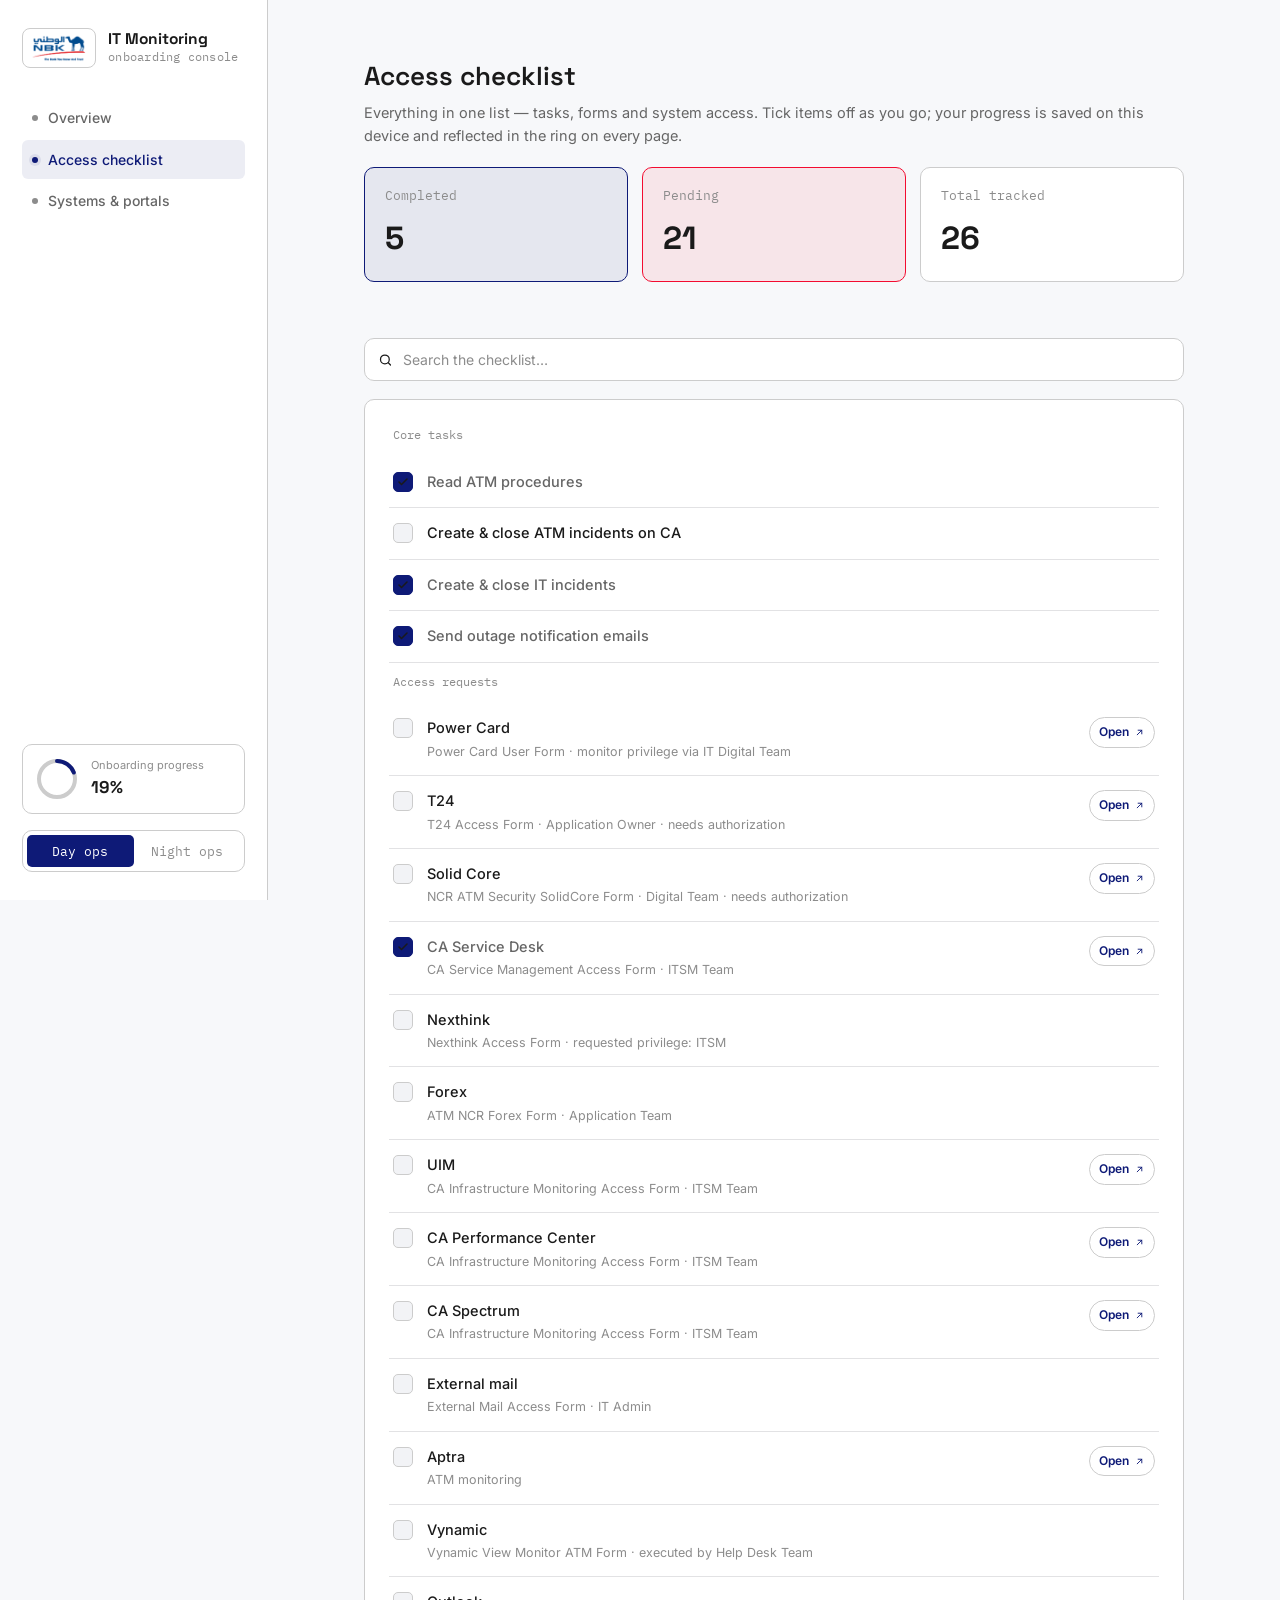
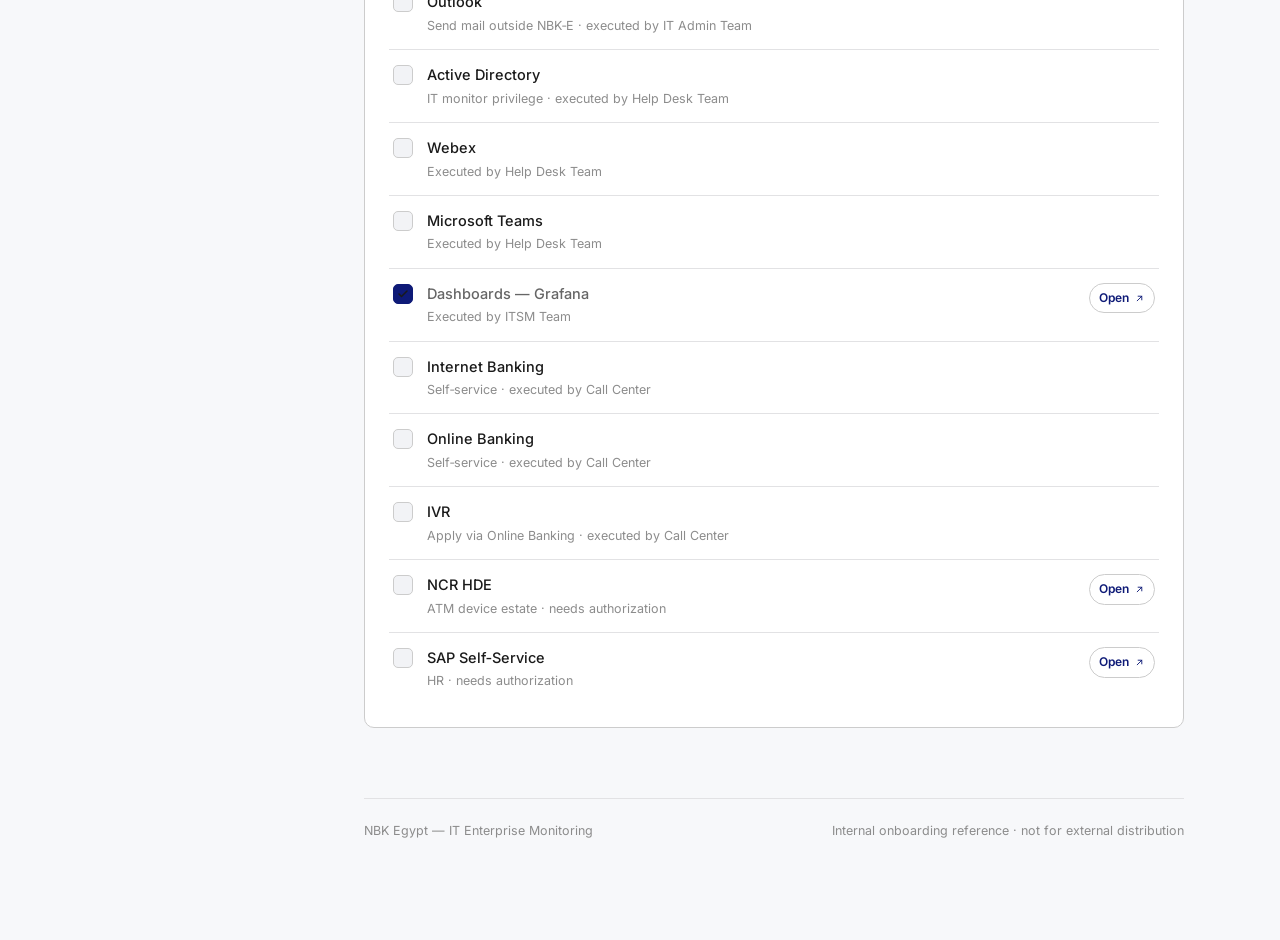
==== access.html @ 336adeb1 "NBK-Onboarding v.1" ====
<!DOCTYPE html>
<html lang="en">
<head>
<meta charset="UTF-8">
<meta name="viewport" content="width=device-width, initial-scale=1">
<title>Access checklist · NBK-E Monitoring Onboarding</title>
<link rel="stylesheet" href="css/style.css">
</head>
<body>

<div class="mobile-top">
  <a class="brand" href="index.html">
    <div class="brand-mark"><img src="images/nbk-logo.png" alt="NBK Egypt"></div>
  </a>
  <nav class="mobile-nav">
    <a href="index.html">Overview</a>
    <a href="access.html" class="active">Access</a>
    <a href="systems.html">Systems</a>
  </nav>
</div>

<div class="shell">
  <aside class="sidebar">
    <a class="brand" href="index.html">
      <div class="brand-mark"><img src="images/nbk-logo.png" alt="NBK Egypt"></div>
      <div>
        <div class="brand-name">IT Monitoring</div>
        <div class="brand-sub">onboarding console</div>
      </div>
    </a>

    <nav class="side-nav">
      <a href="index.html"><span class="nav-dot"></span>Overview</a>
      <a href="access.html" class="active"><span class="nav-dot"></span>Access checklist</a>
      <a href="systems.html"><span class="nav-dot"></span>Systems &amp; portals</a>
    </nav>

    <div class="side-foot">
      <div class="ring-widget">
        <svg viewBox="0 0 44 44">
          <circle class="ring-track" cx="22" cy="22" r="18"></circle>
          <circle class="ring-fill js-ring-fill" cx="22" cy="22" r="18"></circle>
        </svg>
        <div>
          <div class="rw-label">Onboarding progress</div>
          <div class="rw-value js-ring-value">0%</div>
        </div>
      </div>
      <div class="theme-toggle">
        <button data-theme-btn="light">Day ops</button>
        <button data-theme-btn="dark">Night ops</button>
      </div>
    </div>
  </aside>

  <main class="main">
    <div class="page">

      <section style="margin-top:0;">
        <div class="section-head">
          <h2 style="font-size:26px;">Access checklist</h2>
          <p>Everything in one list — tasks, forms and system access. Tick items off as you go; your progress is saved on this device and reflected in the ring on every page.</p>
        </div>

        <div class="dash-row">
          <div class="dash-card done">
            <div class="dash-label">Completed</div>
            <div class="dash-figure js-done-count">0</div>
          </div>
          <div class="dash-card pending">
            <div class="dash-label">Pending</div>
            <div class="dash-figure js-pending-count">0</div>
          </div>
          <div class="dash-card total">
            <div class="dash-label">Total tracked</div>
            <div class="dash-figure js-total-count">0</div>
          </div>
        </div>
      </section>

      <section>
        <div class="search-wrap">
          <svg viewBox="0 0 24 24" fill="none"><circle cx="11" cy="11" r="7" stroke="currentColor" stroke-width="2"/><path d="M20 20l-3.5-3.5" stroke="currentColor" stroke-width="2" stroke-linecap="round"/></svg>
          <input type="text" id="searchInput" placeholder="Search the checklist…">
        </div>

        <div class="panel checklist">

          <div class="checklist-group-label">Core tasks</div>

          <div class="check-row" data-search-row="read atm procedures">
            <input type="checkbox" id="c1" data-track-id="task-read-procedures">
            <label for="c1"><div class="chk-box"><svg viewBox="0 0 24 24" fill="none"><path d="M4 12l5 5L20 6" stroke="currentColor" stroke-width="3" stroke-linecap="round" stroke-linejoin="round"/></svg></div></label>
            <label for="c1" class="chk-main"><span class="chk-text"><span class="chk-title">Read ATM procedures</span></span></label>
          </div>

          <div class="check-row" data-search-row="create close atm incidents ca">
            <input type="checkbox" id="c2" data-track-id="task-atm-incidents-ca">
            <label for="c2"><div class="chk-box"><svg viewBox="0 0 24 24" fill="none"><path d="M4 12l5 5L20 6" stroke="currentColor" stroke-width="3" stroke-linecap="round" stroke-linejoin="round"/></svg></div></label>
            <label for="c2" class="chk-main"><span class="chk-text"><span class="chk-title">Create &amp; close ATM incidents on CA</span></span></label>
          </div>

          <div class="check-row" data-search-row="create close it incidents">
            <input type="checkbox" id="c3" data-track-id="task-it-incidents">
            <label for="c3"><div class="chk-box"><svg viewBox="0 0 24 24" fill="none"><path d="M4 12l5 5L20 6" stroke="currentColor" stroke-width="3" stroke-linecap="round" stroke-linejoin="round"/></svg></div></label>
            <label for="c3" class="chk-main"><span class="chk-text"><span class="chk-title">Create &amp; close IT incidents</span></span></label>
          </div>

          <div class="check-row" data-search-row="send outage notification email">
            <input type="checkbox" id="c4" data-track-id="task-outage-email">
            <label for="c4"><div class="chk-box"><svg viewBox="0 0 24 24" fill="none"><path d="M4 12l5 5L20 6" stroke="currentColor" stroke-width="3" stroke-linecap="round" stroke-linejoin="round"/></svg></div></label>
            <label for="c4" class="chk-main"><span class="chk-text"><span class="chk-title">Send outage notification emails</span></span></label>
          </div>

          <div class="checklist-group-label">Access requests</div>

          <div class="check-row" data-search-row="power card powercard user form digital payment digital team">
            <input type="checkbox" id="a1" data-track-id="access-powercard">
            <label for="a1"><div class="chk-box"><svg viewBox="0 0 24 24" fill="none"><path d="M4 12l5 5L20 6" stroke="currentColor" stroke-width="3" stroke-linecap="round" stroke-linejoin="round"/></svg></div></label>
            <label for="a1" class="chk-main">
              <span class="chk-text"><span class="chk-title">Power Card</span><span class="chk-note">Power Card User Form · monitor privilege via IT Digital Team</span></span>
            </label>
            <a class="chk-link" href="https://10.99.32.66:9444/PowerCardv35/#/login" target="_blank" rel="noopener noreferrer">Open <svg viewBox="0 0 24 24" fill="none"><path d="M7 17L17 7M9 7h8v8" stroke="currentColor" stroke-width="2" stroke-linecap="round" stroke-linejoin="round"/></svg></a>
          </div>

          <div class="check-row" data-search-row="t24 access form application owner authorization">
            <input type="checkbox" id="a2" data-track-id="access-t24">
            <label for="a2"><div class="chk-box"><svg viewBox="0 0 24 24" fill="none"><path d="M4 12l5 5L20 6" stroke="currentColor" stroke-width="3" stroke-linecap="round" stroke-linejoin="round"/></svg></div></label>
            <label for="a2" class="chk-main">
              <span class="chk-text"><span class="chk-title">T24</span><span class="chk-note">T24 Access Form · Application Owner · needs authorization</span></span>
            </label>
            <a class="chk-link" href="https://t24production/Browser/Logoff" target="_blank" rel="noopener noreferrer">Open <svg viewBox="0 0 24 24" fill="none"><path d="M7 17L17 7M9 7h8v8" stroke="currentColor" stroke-width="2" stroke-linecap="round" stroke-linejoin="round"/></svg></a>
          </div>

          <div class="check-row" data-search-row="solid core solidcore ncr atm security digital team authorization">
            <input type="checkbox" id="a3" data-track-id="access-solidcore">
            <label for="a3"><div class="chk-box"><svg viewBox="0 0 24 24" fill="none"><path d="M4 12l5 5L20 6" stroke="currentColor" stroke-width="3" stroke-linecap="round" stroke-linejoin="round"/></svg></div></label>
            <label for="a3" class="chk-main">
              <span class="chk-text"><span class="chk-title">Solid Core</span><span class="chk-note">NCR ATM Security SolidCore Form · Digital Team · needs authorization</span></span>
            </label>
            <a class="chk-link" href="https://headq-solidap-p:8443/core/orionNavigationLogin.do" target="_blank" rel="noopener noreferrer">Open <svg viewBox="0 0 24 24" fill="none"><path d="M7 17L17 7M9 7h8v8" stroke="currentColor" stroke-width="2" stroke-linecap="round" stroke-linejoin="round"/></svg></a>
          </div>

          <div class="check-row" data-search-row="ca service desk management access form itsm ticketing">
            <input type="checkbox" id="a4" data-track-id="access-ca">
            <label for="a4"><div class="chk-box"><svg viewBox="0 0 24 24" fill="none"><path d="M4 12l5 5L20 6" stroke="currentColor" stroke-width="3" stroke-linecap="round" stroke-linejoin="round"/></svg></div></label>
            <label for="a4" class="chk-main">
              <span class="chk-text"><span class="chk-title">CA Service Desk</span><span class="chk-note">CA Service Management Access Form · ITSM Team</span></span>
            </label>
            <a class="chk-link" href="https://mynbkservices:8443/CAisd/servicedesk" target="_blank" rel="noopener noreferrer">Open <svg viewBox="0 0 24 24" fill="none"><path d="M7 17L17 7M9 7h8v8" stroke="currentColor" stroke-width="2" stroke-linecap="round" stroke-linejoin="round"/></svg></a>
          </div>

          <div class="check-row" data-search-row="nexthink access form itsm privilege">
            <input type="checkbox" id="a5" data-track-id="access-nexthink">
            <label for="a5"><div class="chk-box"><svg viewBox="0 0 24 24" fill="none"><path d="M4 12l5 5L20 6" stroke="currentColor" stroke-width="3" stroke-linecap="round" stroke-linejoin="round"/></svg></div></label>
            <label for="a5" class="chk-main">
              <span class="chk-text"><span class="chk-title">Nexthink</span><span class="chk-note">Nexthink Access Form · requested privilege: ITSM</span></span>
            </label>
          </div>

          <div class="check-row" data-search-row="forex atm ncr forex form application team">
            <input type="checkbox" id="a6" data-track-id="access-forex">
            <label for="a6"><div class="chk-box"><svg viewBox="0 0 24 24" fill="none"><path d="M4 12l5 5L20 6" stroke="currentColor" stroke-width="3" stroke-linecap="round" stroke-linejoin="round"/></svg></div></label>
            <label for="a6" class="chk-main">
              <span class="chk-text"><span class="chk-title">Forex</span><span class="chk-note">ATM NCR Forex Form · Application Team</span></span>
            </label>
          </div>

          <div class="check-row" data-search-row="uim infrastructure monitoring access form itsm">
            <input type="checkbox" id="a7" data-track-id="access-uim">
            <label for="a7"><div class="chk-box"><svg viewBox="0 0 24 24" fill="none"><path d="M4 12l5 5L20 6" stroke="currentColor" stroke-width="3" stroke-linecap="round" stroke-linejoin="round"/></svg></div></label>
            <label for="a7" class="chk-main">
              <span class="chk-text"><span class="chk-title">UIM</span><span class="chk-note">CA Infrastructure Monitoring Access Form · ITSM Team</span></span>
            </label>
            <a class="chk-link" href="https://uimportal/operatorconsole_portlet/standalone_login.jsp" target="_blank" rel="noopener noreferrer">Open <svg viewBox="0 0 24 24" fill="none"><path d="M7 17L17 7M9 7h8v8" stroke="currentColor" stroke-width="2" stroke-linecap="round" stroke-linejoin="round"/></svg></a>
          </div>

          <div class="check-row" data-search-row="ca performance center infrastructure monitoring access form itsm">
            <input type="checkbox" id="a8" data-track-id="access-perfcenter">
            <label for="a8"><div class="chk-box"><svg viewBox="0 0 24 24" fill="none"><path d="M4 12l5 5L20 6" stroke="currentColor" stroke-width="3" stroke-linecap="round" stroke-linejoin="round"/></svg></div></label>
            <label for="a8" class="chk-main">
              <span class="chk-text"><span class="chk-title">CA Performance Center</span><span class="chk-note">CA Infrastructure Monitoring Access Form · ITSM Team</span></span>
            </label>
            <a class="chk-link" href="https://capc:8382/sso/sign-in.jsp" target="_blank" rel="noopener noreferrer">Open <svg viewBox="0 0 24 24" fill="none"><path d="M7 17L17 7M9 7h8v8" stroke="currentColor" stroke-width="2" stroke-linecap="round" stroke-linejoin="round"/></svg></a>
          </div>

          <div class="check-row" data-search-row="ca spectrum infrastructure monitoring access form itsm">
            <input type="checkbox" id="a9" data-track-id="access-spectrum">
            <label for="a9"><div class="chk-box"><svg viewBox="0 0 24 24" fill="none"><path d="M4 12l5 5L20 6" stroke="currentColor" stroke-width="3" stroke-linecap="round" stroke-linejoin="round"/></svg></div></label>
            <label for="a9" class="chk-main">
              <span class="chk-text"><span class="chk-title">CA Spectrum</span><span class="chk-note">CA Infrastructure Monitoring Access Form · ITSM Team</span></span>
            </label>
            <a class="chk-link" href="https://caspectrum/spectrum/" target="_blank" rel="noopener noreferrer">Open <svg viewBox="0 0 24 24" fill="none"><path d="M7 17L17 7M9 7h8v8" stroke="currentColor" stroke-width="2" stroke-linecap="round" stroke-linejoin="round"/></svg></a>
          </div>

          <div class="check-row" data-search-row="external mail access form it admin outside nbk-e">
            <input type="checkbox" id="a10" data-track-id="access-externalmail">
            <label for="a10"><div class="chk-box"><svg viewBox="0 0 24 24" fill="none"><path d="M4 12l5 5L20 6" stroke="currentColor" stroke-width="3" stroke-linecap="round" stroke-linejoin="round"/></svg></div></label>
            <label for="a10" class="chk-main">
              <span class="chk-text"><span class="chk-title">External mail</span><span class="chk-note">External Mail Access Form · IT Admin</span></span>
            </label>
          </div>

          <div class="check-row" data-search-row="aptra atm monitoring">
            <input type="checkbox" id="a11" data-track-id="access-aptra">
            <label for="a11"><div class="chk-box"><svg viewBox="0 0 24 24" fill="none"><path d="M4 12l5 5L20 6" stroke="currentColor" stroke-width="3" stroke-linecap="round" stroke-linejoin="round"/></svg></div></label>
            <label for="a11" class="chk-main">
              <span class="chk-text"><span class="chk-title">Aptra</span><span class="chk-note">ATM monitoring</span></span>
            </label>
            <a class="chk-link" href="https://headq-aptraap-p.awb.local/cxp-core-webapp/login" target="_blank" rel="noopener noreferrer">Open <svg viewBox="0 0 24 24" fill="none"><path d="M7 17L17 7M9 7h8v8" stroke="currentColor" stroke-width="2" stroke-linecap="round" stroke-linejoin="round"/></svg></a>
          </div>

          <div class="check-row" data-search-row="vynamic view monitor atm form help desk team">
            <input type="checkbox" id="a12" data-track-id="access-vynamic">
            <label for="a12"><div class="chk-box"><svg viewBox="0 0 24 24" fill="none"><path d="M4 12l5 5L20 6" stroke="currentColor" stroke-width="3" stroke-linecap="round" stroke-linejoin="round"/></svg></div></label>
            <label for="a12" class="chk-main">
              <span class="chk-text"><span class="chk-title">Vynamic</span><span class="chk-note">Vynamic View Monitor ATM Form · executed by Help Desk Team</span></span>
            </label>
          </div>

          <div class="check-row" data-search-row="outlook external mail it admin team">
            <input type="checkbox" id="a13" data-track-id="access-outlook">
            <label for="a13"><div class="chk-box"><svg viewBox="0 0 24 24" fill="none"><path d="M4 12l5 5L20 6" stroke="currentColor" stroke-width="3" stroke-linecap="round" stroke-linejoin="round"/></svg></div></label>
            <label for="a13" class="chk-main">
              <span class="chk-text"><span class="chk-title">Outlook</span><span class="chk-note">Send mail outside NBK‑E · executed by IT Admin Team</span></span>
            </label>
          </div>

          <div class="check-row" data-search-row="active directory monitor privilege help desk team">
            <input type="checkbox" id="a14" data-track-id="access-ad">
            <label for="a14"><div class="chk-box"><svg viewBox="0 0 24 24" fill="none"><path d="M4 12l5 5L20 6" stroke="currentColor" stroke-width="3" stroke-linecap="round" stroke-linejoin="round"/></svg></div></label>
            <label for="a14" class="chk-main">
              <span class="chk-text"><span class="chk-title">Active Directory</span><span class="chk-note">IT monitor privilege · executed by Help Desk Team</span></span>
            </label>
          </div>

          <div class="check-row" data-search-row="webex help desk team">
            <input type="checkbox" id="a15" data-track-id="access-webex">
            <label for="a15"><div class="chk-box"><svg viewBox="0 0 24 24" fill="none"><path d="M4 12l5 5L20 6" stroke="currentColor" stroke-width="3" stroke-linecap="round" stroke-linejoin="round"/></svg></div></label>
            <label for="a15" class="chk-main">
              <span class="chk-text"><span class="chk-title">Webex</span><span class="chk-note">Executed by Help Desk Team</span></span>
            </label>
          </div>

          <div class="check-row" data-search-row="microsoft teams help desk team">
            <input type="checkbox" id="a16" data-track-id="access-teams">
            <label for="a16"><div class="chk-box"><svg viewBox="0 0 24 24" fill="none"><path d="M4 12l5 5L20 6" stroke="currentColor" stroke-width="3" stroke-linecap="round" stroke-linejoin="round"/></svg></div></label>
            <label for="a16" class="chk-main">
              <span class="chk-text"><span class="chk-title">Microsoft Teams</span><span class="chk-note">Executed by Help Desk Team</span></span>
            </label>
          </div>

          <div class="check-row" data-search-row="dashboards grafana itsm team">
            <input type="checkbox" id="a17" data-track-id="access-dashboards">
            <label for="a17"><div class="chk-box"><svg viewBox="0 0 24 24" fill="none"><path d="M4 12l5 5L20 6" stroke="currentColor" stroke-width="3" stroke-linecap="round" stroke-linejoin="round"/></svg></div></label>
            <label for="a17" class="chk-main">
              <span class="chk-text"><span class="chk-title">Dashboards — Grafana</span><span class="chk-note">Executed by ITSM Team</span></span>
            </label>
            <a class="chk-link" href="https://itdashboards/login" target="_blank" rel="noopener noreferrer">Open <svg viewBox="0 0 24 24" fill="none"><path d="M7 17L17 7M9 7h8v8" stroke="currentColor" stroke-width="2" stroke-linecap="round" stroke-linejoin="round"/></svg></a>
          </div>

          <div class="check-row" data-search-row="internet banking self service call center">
            <input type="checkbox" id="a18" data-track-id="access-ibanking">
            <label for="a18"><div class="chk-box"><svg viewBox="0 0 24 24" fill="none"><path d="M4 12l5 5L20 6" stroke="currentColor" stroke-width="3" stroke-linecap="round" stroke-linejoin="round"/></svg></div></label>
            <label for="a18" class="chk-main">
              <span class="chk-text"><span class="chk-title">Internet Banking</span><span class="chk-note">Self‑service · executed by Call Center</span></span>
            </label>
          </div>

          <div class="check-row" data-search-row="online banking self service call center">
            <input type="checkbox" id="a19" data-track-id="access-obanking">
            <label for="a19"><div class="chk-box"><svg viewBox="0 0 24 24" fill="none"><path d="M4 12l5 5L20 6" stroke="currentColor" stroke-width="3" stroke-linecap="round" stroke-linejoin="round"/></svg></div></label>
            <label for="a19" class="chk-main">
              <span class="chk-text"><span class="chk-title">Online Banking</span><span class="chk-note">Self‑service · executed by Call Center</span></span>
            </label>
          </div>

          <div class="check-row" data-search-row="ivr apply online banking call center">
            <input type="checkbox" id="a20" data-track-id="access-ivr">
            <label for="a20"><div class="chk-box"><svg viewBox="0 0 24 24" fill="none"><path d="M4 12l5 5L20 6" stroke="currentColor" stroke-width="3" stroke-linecap="round" stroke-linejoin="round"/></svg></div></label>
            <label for="a20" class="chk-main">
              <span class="chk-text"><span class="chk-title">IVR</span><span class="chk-note">Apply via Online Banking · executed by Call Center</span></span>
            </label>
          </div>

          <div class="check-row" data-search-row="ncr hde atm device estate authorization">
            <input type="checkbox" id="a21" data-track-id="access-ncrhde">
            <label for="a21"><div class="chk-box"><svg viewBox="0 0 24 24" fill="none"><path d="M4 12l5 5L20 6" stroke="currentColor" stroke-width="3" stroke-linecap="round" stroke-linejoin="round"/></svg></div></label>
            <label for="a21" class="chk-main">
              <span class="chk-text"><span class="chk-title">NCR HDE</span><span class="chk-note">ATM device estate · needs authorization</span></span>
            </label>
            <a class="chk-link" href="https://headq-hdesdw-p/Account/LogOn" target="_blank" rel="noopener noreferrer">Open <svg viewBox="0 0 24 24" fill="none"><path d="M7 17L17 7M9 7h8v8" stroke="currentColor" stroke-width="2" stroke-linecap="round" stroke-linejoin="round"/></svg></a>
          </div>

          <div class="check-row" data-search-row="sap employee self service hr authorization">
            <input type="checkbox" id="a22" data-track-id="access-sap">
            <label for="a22"><div class="chk-box"><svg viewBox="0 0 24 24" fill="none"><path d="M4 12l5 5L20 6" stroke="currentColor" stroke-width="3" stroke-linecap="round" stroke-linejoin="round"/></svg></div></label>
            <label for="a22" class="chk-main">
              <span class="chk-text"><span class="chk-title">SAP Self‑Service</span><span class="chk-note">HR · needs authorization</span></span>
            </label>
            <a class="chk-link" href="https://headq-hrap-p.awb.local:44330/sap/bc/ui5_ui5/sap/ARSRVC_SUITE_PB/main.html" target="_blank" rel="noopener noreferrer">Open <svg viewBox="0 0 24 24" fill="none"><path d="M7 17L17 7M9 7h8v8" stroke="currentColor" stroke-width="2" stroke-linecap="round" stroke-linejoin="round"/></svg></a>
          </div>

        </div>
      </section>

      <div class="page-foot">
        <span>NBK Egypt — IT Enterprise Monitoring</span>
        <span>Internal onboarding reference · not for external distribution</span>
      </div>

    </div>
  </main>
</div>

<script src="js/script.js"></script>
</body>
</html>
---- css/style.css ----
/* ==========================================================================
   NBK-E · IT Enterprise Monitoring — Onboarding Console
   ========================================================================== */

@import url('https://fonts.googleapis.com/css2?family=Space+Grotesk:wght@500;600;700&family=Inter:wght@400;500;600&family=IBM+Plex+Mono:wght@400;500&display=swap');

:root{
  /* -- Day ops (default / light) — NBK-E brand palette -- */
  --bg: #F7F8FA;
  --bg-2: #FFFFFF;
  --panel: #FFFFFF;
  --panel-2: #F2F3F6;
  --line: #CCCCCC;
  --line-soft: #E2E2E4;
  --text: #1A1A1A;
  --muted: #666666;
  --muted-2: #8C8C8C;

  --brand: #0E1A77;
  --brand-dim: rgba(14, 26, 119, .08);
  --live: #0E1A77;
  --live-dim: rgba(14, 26, 119, .08);
  --pending: #F30C30;
  --pending-dim: rgba(243, 12, 48, .08);
  --auth: #666666;
  --auth-dim: rgba(102, 102, 102, .1);
  --link: #0E1A77;
  --link-dim: rgba(14, 26, 119, .08);

  --font-display: 'Space Grotesk', 'Inter', system-ui, sans-serif;
  --font-body: 'Inter', system-ui, -apple-system, sans-serif;
  --font-mono: 'IBM Plex Mono', ui-monospace, 'SFMono-Regular', monospace;

  --radius: 10px;
  --radius-sm: 6px;

  color-scheme: light;
}

html[data-theme="dark"]{
  /* -- Night ops -- */
  --bg: #070B22;
  --bg-2: #050817;
  --panel: #0E1440;
  --panel-2: #141B52;
  --line: #26305F;
  --line-soft: #1B2350;
  --text: #EEF0F8;
  --muted: #A7AFD1;
  --muted-2: #7981A8;

  --brand: #6C86FF;
  --brand-dim: rgba(108, 134, 255, .16);
  --live: #6C86FF;
  --live-dim: rgba(108, 134, 255, .16);
  --pending: #FF5470;
  --pending-dim: rgba(255, 84, 112, .16);
  --auth: #9AA2C9;
  --auth-dim: rgba(154, 162, 201, .14);
  --link: #8AA0FF;
  --link-dim: rgba(138, 160, 255, .14);

  color-scheme: dark;
}

*, *::before, *::after{ box-sizing: border-box; }
html{ scroll-behavior: smooth; }
body{
  margin: 0;
  background: var(--bg);
  color: var(--text);
  font-family: var(--font-body);
  font-size: 16px;
  line-height: 1.55;
  -webkit-font-smoothing: antialiased;
  transition: background .25s ease, color .25s ease;
}

@media (prefers-reduced-motion: reduce){
  html{ scroll-behavior: auto; }
  *{ animation-duration: 0.001ms !important; transition-duration: 0.001ms !important; }
}

h1,h2,h3,h4{ font-family: var(--font-display); font-weight: 600; margin: 0; color: var(--text); }
p{ margin: 0; color: var(--muted); }
a{ color: inherit; }
button{ font-family: inherit; }
code, .mono{ font-family: var(--font-mono); }

::selection{ background: var(--live-dim); color: var(--text); }

:focus-visible{
  outline: 2px solid var(--brand);
  outline-offset: 2px;
  border-radius: 4px;
}

/* -- background texture: faint monitoring grid, hero only -- */
.grid-veil{
  position: absolute; inset: 0;
  background-image:
    linear-gradient(var(--line-soft) 1px, transparent 1px),
    linear-gradient(90deg, var(--line-soft) 1px, transparent 1px);
  background-size: 42px 42px;
  mask-image: linear-gradient(to bottom, black, transparent 85%);
  opacity: .6;
  pointer-events: none;
}

/* ==========================================================================
   Shell layout — sidebar + main
   ========================================================================== */

.shell{
  display: grid;
  grid-template-columns: 268px 1fr;
  min-height: 100vh;
}

.sidebar{
  border-right: 1px solid var(--line);
  background: var(--bg-2);
  padding: 28px 22px;
  display: flex;
  flex-direction: column;
  gap: 30px;
  position: sticky;
  top: 0;
  height: 100vh;
}

.brand{ display: flex; align-items: center; gap: 12px; text-decoration: none; }
.brand-mark{
  flex: none;
  padding: 5px 9px;
  border-radius: 8px;
  background: #FFFFFF;
  border: 1px solid var(--line);
  display: flex; align-items: center; justify-content: center;
}
.brand-mark img{ display: block; height: 28px; width: auto; }
.mobile-top .brand-mark img{ height: 22px; }
.brand-name{ font-family: var(--font-display); font-weight: 700; font-size: 15.5px; color: var(--text); line-height: 1.2; }
.brand-sub{ font-size: 11.5px; color: var(--muted-2); font-family: var(--font-mono); letter-spacing: .02em; }

.side-nav{ display: flex; flex-direction: column; gap: 2px; }
.side-nav a{
  display: flex; align-items: center; gap: 10px;
  padding: 9px 10px;
  border-radius: var(--radius-sm);
  text-decoration: none;
  color: var(--muted);
  font-size: 14px;
  font-weight: 500;
  transition: background .15s ease, color .15s ease;
}
.side-nav a:hover{ background: var(--panel-2); color: var(--text); }
.side-nav a.active{ background: var(--brand-dim); color: var(--brand); }
.side-nav a.active .nav-dot{ background: var(--brand); box-shadow: 0 0 0 3px var(--live-dim); }
.nav-dot{ width: 6px; height: 6px; border-radius: 50%; background: var(--muted-2); flex: none; transition: all .2s ease; }

.side-foot{ margin-top: auto; display: flex; flex-direction: column; gap: 16px; }

.ring-widget{
  display: flex; align-items: center; gap: 12px;
  padding: 12px; border: 1px solid var(--line); border-radius: var(--radius);
  background: var(--panel);
}
.ring-widget svg{ width: 44px; height: 44px; flex: none; }
.ring-widget .rw-label{ font-size: 11px; color: var(--muted-2); }
.ring-widget .rw-value{ font-family: var(--font-display); font-size: 17px; font-weight: 700; }
.ring-track{ fill: none; stroke: var(--line); stroke-width: 4; }
.ring-fill{ fill: none; stroke: var(--live); stroke-width: 4; stroke-linecap: round; transform: rotate(-90deg); transform-origin: center; transition: stroke-dashoffset 1.1s cubic-bezier(.4,0,.2,1), stroke .25s ease; }

.theme-toggle{
  display: flex; align-items: center; justify-content: space-between;
  border: 1px solid var(--line); border-radius: var(--radius);
  background: var(--panel);
  padding: 4px; font-size: 12.5px; font-family: var(--font-mono);
}
.theme-toggle button{
  flex: 1; border: none; background: transparent; color: var(--muted-2);
  padding: 7px 8px; border-radius: 5px; cursor: pointer; transition: all .15s ease;
}
.theme-toggle button.active{ background: var(--brand); color: #fff; }

.main{ min-width: 0; }
.page{ max-width: 900px; margin: 0 auto; padding: 56px 40px 100px; }

/* ==========================================================================
   Hero
   ========================================================================== */

.hero{ position: relative; padding-bottom: 40px; margin-bottom: 8px; overflow: hidden; }
.hero-inner{ position: relative; z-index: 1; }
.hero-kicker{ font-family: var(--font-mono); font-size: 13px; color: var(--brand); display: flex; align-items: center; gap: 8px; margin-bottom: 18px; }
.pulse-dot{ width: 7px; height: 7px; border-radius: 50%; background: var(--brand); position: relative; }
.pulse-dot::after{
  content: ''; position: absolute; inset: -5px; border-radius: 50%;
  border: 1px solid var(--brand); animation: pulse 2.2s ease-out infinite;
}
@keyframes pulse{ 0%{ transform: scale(.6); opacity: .8; } 100%{ transform: scale(1.8); opacity: 0; } }

.hero h1{ font-size: clamp(32px, 4vw, 44px); line-height: 1.12; letter-spacing: -.01em; max-width: 13ch; }
.hero-lede{ margin-top: 16px; font-size: 16.5px; max-width: 54ch; color: var(--muted); }

.hero-stat-row{ display: flex; gap: 14px; margin-top: 34px; flex-wrap: wrap; }
.stat-card{
  flex: 1; min-width: 200px;
  border: 1px solid var(--line); border-radius: var(--radius); background: var(--panel);
  padding: 18px 20px; display: flex; align-items: center; gap: 16px;
}
.stat-card svg{ width: 56px; height: 56px; flex: none; }
.stat-figure{ font-family: var(--font-display); font-size: 26px; font-weight: 700; }
.stat-caption{ font-size: 12.5px; color: var(--muted-2); margin-top: 2px; }

/* entrance sequence — the one orchestrated moment */
.reveal{ opacity: 0; transform: translateY(10px); animation: rise .6s cubic-bezier(.2,.7,.3,1) forwards; }
.d1{ animation-delay: .05s; } .d2{ animation-delay: .15s; } .d3{ animation-delay: .25s; } .d4{ animation-delay: .35s; }
@keyframes rise{ to{ opacity: 1; transform: translateY(0); } }

/* ==========================================================================
   Sections & cards
   ========================================================================== */

section{ margin-top: 56px; }
.section-head{ margin-bottom: 20px; }
.section-head h2{ font-size: 21px; }
.section-head p{ margin-top: 6px; font-size: 14.5px; }

.panel{
  border: 1px solid var(--line); border-radius: var(--radius);
  background: var(--panel); padding: 22px 24px;
}

/* -- timeline -- */
.timeline{ display: grid; grid-template-columns: repeat(4, 1fr); gap: 0; position: relative; }
.timeline::before{
  content: ''; position: absolute; top: 15px; left: 6%; right: 6%; height: 1px;
  background: var(--line);
}
.t-step{ position: relative; padding: 0 14px 0 0; }
.t-step:first-child{ padding-left: 0; }
.t-dot{
  width: 11px; height: 11px; border-radius: 50%; background: var(--bg-2);
  border: 2px solid var(--brand); position: relative; z-index: 1; margin-bottom: 16px;
}
.t-step:nth-child(n+3) .t-dot{ border-color: var(--muted-2); }
.t-week{ font-family: var(--font-mono); font-size: 11.5px; color: var(--muted-2); }
.t-title{ font-family: var(--font-display); font-weight: 600; font-size: 15px; margin-top: 4px; }
.t-desc{ font-size: 13px; margin-top: 6px; }

/* -- hub diagram: who we work with -- */
.hub{ display: flex; flex-direction: column; align-items: center; gap: 18px; }
.hub-center{
  border: 1px solid var(--brand); background: var(--brand-dim); border-radius: var(--radius);
  padding: 14px 26px; text-align: center;
}
.hub-center .hc-title{ font-family: var(--font-display); font-weight: 700; font-size: 15px; color: var(--brand); }
.hub-center .hc-sub{ font-size: 11.5px; color: var(--muted); font-family: var(--font-mono); margin-top: 2px; }
.hub-line{ width: 1px; height: 18px; background: var(--line); }
.hub-row{ display: grid; grid-template-columns: repeat(auto-fit, minmax(180px,1fr)); gap: 12px; width: 100%; }
.hub-card{
  border: 1px solid var(--line); border-radius: var(--radius-sm); background: var(--panel-2);
  padding: 14px 16px;
}
.hub-card h4{ font-size: 13.5px; font-family: var(--font-body); font-weight: 600; }
.hub-card p{ font-size: 12.5px; margin-top: 5px; line-height: 1.5; }
.hub-group-label{ font-size: 12px; color: var(--muted-2); font-family: var(--font-mono); align-self: flex-start; margin-top: 6px; }

/* -- responsibilities list -- */
.resp-list{ list-style: none; margin: 0; padding: 0; display: grid; grid-template-columns: 1fr 1fr; gap: 10px 24px; }
.resp-list li{ display: flex; gap: 10px; font-size: 14.5px; color: var(--text); align-items: flex-start; }
.resp-list li::before{ content: ''; width: 6px; height: 6px; margin-top: 8px; background: var(--brand); border-radius: 1px; flex: none; }

/* ==========================================================================
   Dashboard stats
   ========================================================================== */

.dash-row{ display: grid; grid-template-columns: repeat(3, 1fr); gap: 14px; }
.dash-card{
  border: 1px solid var(--line); border-radius: var(--radius); padding: 18px 20px;
  display: flex; flex-direction: column; gap: 8px;
}
.dash-card.done{ background: var(--live-dim); border-color: var(--brand); }
.dash-card.pending{ background: var(--pending-dim); border-color: var(--pending); }
.dash-card.total{ background: var(--panel); }
.dash-label{ font-size: 12.5px; color: var(--muted-2); font-family: var(--font-mono); }
.dash-figure{ font-family: var(--font-display); font-size: 32px; font-weight: 700; }

/* ==========================================================================
   Checklist (single, centralized)
   ========================================================================== */

.checklist{ display: flex; flex-direction: column; }
.check-row{
  display: flex; align-items: flex-start; gap: 14px;
  padding: 14px 4px; border-bottom: 1px solid var(--line-soft);
}
.check-row:last-child{ border-bottom: none; }
.check-row input[type="checkbox"]{ display: none; }
.chk-box{
  width: 20px; height: 20px; flex: none; margin-top: 1px;
  border: 1.5px solid var(--line); border-radius: 5px; cursor: pointer;
  display: grid; place-items: center; transition: all .15s ease;
  background: var(--panel-2);
}
.chk-box svg{ width: 12px; height: 12px; opacity: 0; transform: scale(.5); transition: all .15s ease; stroke: #fff; }
.check-row input:checked + label .chk-box{ background: var(--brand); border-color: var(--brand); }
.check-row input:checked + label .chk-box svg{ opacity: 1; transform: scale(1); }
.check-row label{ cursor: pointer; }
.chk-main{ flex: 1; display: flex; align-items: center; justify-content: space-between; gap: 14px; }
.chk-text{ display: flex; flex-direction: column; gap: 2px; }
.chk-title{ font-size: 14.5px; color: var(--text); font-weight: 500; }
.chk-note{ font-size: 12.5px; color: var(--muted-2); }
.check-row input:checked ~ label .chk-title{ color: var(--muted); }

.chk-link{
  flex: none; display: inline-flex; align-items: center; gap: 5px;
  font-size: 12px; font-weight: 600; color: var(--link); text-decoration: none;
  padding: 5px 9px; border: 1px solid var(--line); border-radius: 999px;
  transition: border-color .15s ease, background .15s ease;
}
.chk-link:hover{ border-color: var(--link); background: var(--link-dim); }
.chk-link svg{ width: 11px; height: 11px; }

.checklist-group-label{
  font-family: var(--font-mono); font-size: 12px; color: var(--muted-2);
  padding: 4px 4px 12px; margin-top: 6px;
}
.checklist-group-label:first-child{ margin-top: 0; }

/* ==========================================================================
   Status pills
   ========================================================================== */

.pill{
  display: inline-flex; align-items: center; gap: 6px;
  font-size: 12px; font-family: var(--font-mono); padding: 4px 9px;
  border-radius: 999px; white-space: nowrap; flex: none;
}
.pill::before{ content:''; width: 6px; height: 6px; border-radius: 50%; }
.pill.live{ background: var(--live-dim); color: var(--brand); }
.pill.live::before{ background: var(--brand); }
.pill.pending{ background: var(--pending-dim); color: var(--pending); }
.pill.pending::before{ background: var(--pending); }
.pill.auth{ background: var(--auth-dim); color: var(--auth); }
.pill.auth::before{ background: var(--auth); }

/* ==========================================================================
   Search
   ========================================================================== */

.search-wrap{ position: relative; margin-bottom: 18px; }
.search-wrap svg{ position: absolute; left: 14px; top: 50%; transform: translateY(-50%); width: 15px; height: 15px; stroke: var(--muted-2); }
.search-wrap input{
  width: 100%; padding: 12px 14px 12px 38px;
  background: var(--panel); border: 1px solid var(--line); border-radius: var(--radius);
  color: var(--text); font-size: 14px; font-family: var(--font-body);
}
.search-wrap input::placeholder{ color: var(--muted-2); }
.search-wrap input:focus{ outline: none; border-color: var(--brand); }

.check-row.hidden, .sys-card.hidden{ display: none; }

/* ==========================================================================
   Systems / portal directory cards
   ========================================================================== */

.sys-grid{ display: grid; grid-template-columns: repeat(2, 1fr); gap: 12px; }
.sys-card{
  border: 1px solid var(--line); border-radius: var(--radius); background: var(--panel);
  padding: 16px 18px; display: flex; flex-direction: column; gap: 10px;
  transition: border-color .15s ease;
}
.sys-card:hover{ border-color: var(--brand); }
.sys-card h4{ font-size: 14.5px; }
.sys-card .team{ font-size: 12px; color: var(--muted-2); }
.sys-link{
  display: inline-flex; align-items: center; gap: 6px; font-size: 12.5px; font-weight: 600;
  color: var(--link); text-decoration: none; margin-top: 2px;
}
.sys-link svg{ width: 12px; height: 12px; transition: transform .15s ease; }
.sys-link:hover svg{ transform: translate(2px,-2px); }

/* ==========================================================================
   FAQ accordion
   ========================================================================== */

.faq-item{ border-bottom: 1px solid var(--line-soft); }
.faq-item:first-child{ border-top: 1px solid var(--line-soft); }
.faq-q{
  width: 100%; text-align: left; background: none; border: none; cursor: pointer;
  padding: 17px 4px; display: flex; justify-content: space-between; align-items: center;
  font-size: 14.5px; font-weight: 500; color: var(--text);
}
.faq-q .plus{ width: 16px; height: 16px; flex: none; position: relative; }
.faq-q .plus::before, .faq-q .plus::after{
  content: ''; position: absolute; background: var(--muted); border-radius: 1px;
}
.faq-q .plus::before{ width: 12px; height: 1.5px; top: 50%; left: 2px; transform: translateY(-50%); }
.faq-q .plus::after{ width: 1.5px; height: 12px; left: 50%; top: 2px; transform: translateX(-50%); transition: transform .2s ease; }
.faq-item.open .faq-q .plus::after{ transform: translateX(-50%) rotate(90deg); }
.faq-a{ max-height: 0; overflow: hidden; transition: max-height .25s ease; }
.faq-item.open .faq-a{ max-height: 200px; }
.faq-a p{ padding: 0 4px 18px; font-size: 13.5px; }

/* ==========================================================================
   Footer
   ========================================================================== */

.page-foot{ margin-top: 70px; padding-top: 22px; border-top: 1px solid var(--line-soft); font-size: 12.5px; color: var(--muted-2); display: flex; justify-content: space-between; flex-wrap: wrap; gap: 8px; }

/* ==========================================================================
   Mobile top nav (shown < 880px)
   ========================================================================== */

.mobile-top{ display: none; }

/* ==========================================================================
   Responsive
   ========================================================================== */

@media (max-width: 880px){
  .shell{ grid-template-columns: 1fr; }
  .sidebar{ display: none; }
  .mobile-top{
    display: flex; align-items: center; justify-content: space-between;
    padding: 16px 20px; border-bottom: 1px solid var(--line); background: var(--bg-2);
    position: sticky; top: 0; z-index: 10;
  }
  .mobile-nav{ display: flex; gap: 4px; }
  .mobile-nav a{ font-size: 12.5px; color: var(--muted); text-decoration: none; padding: 7px 10px; border-radius: 6px; }
  .mobile-nav a.active{ background: var(--brand-dim); color: var(--brand); }
  .page{ padding: 34px 20px 70px; }
  .hero-stat-row{ flex-direction: column; }
  .timeline{ grid-template-columns: 1fr; gap: 22px; }
  .timeline::before{ display: none; }
  .resp-list{ grid-template-columns: 1fr; }
  .dash-row{ grid-template-columns: 1fr; }
  .sys-grid{ grid-template-columns: 1fr; }
  .chk-main{ flex-direction: column; align-items: flex-start; gap: 8px; }
}
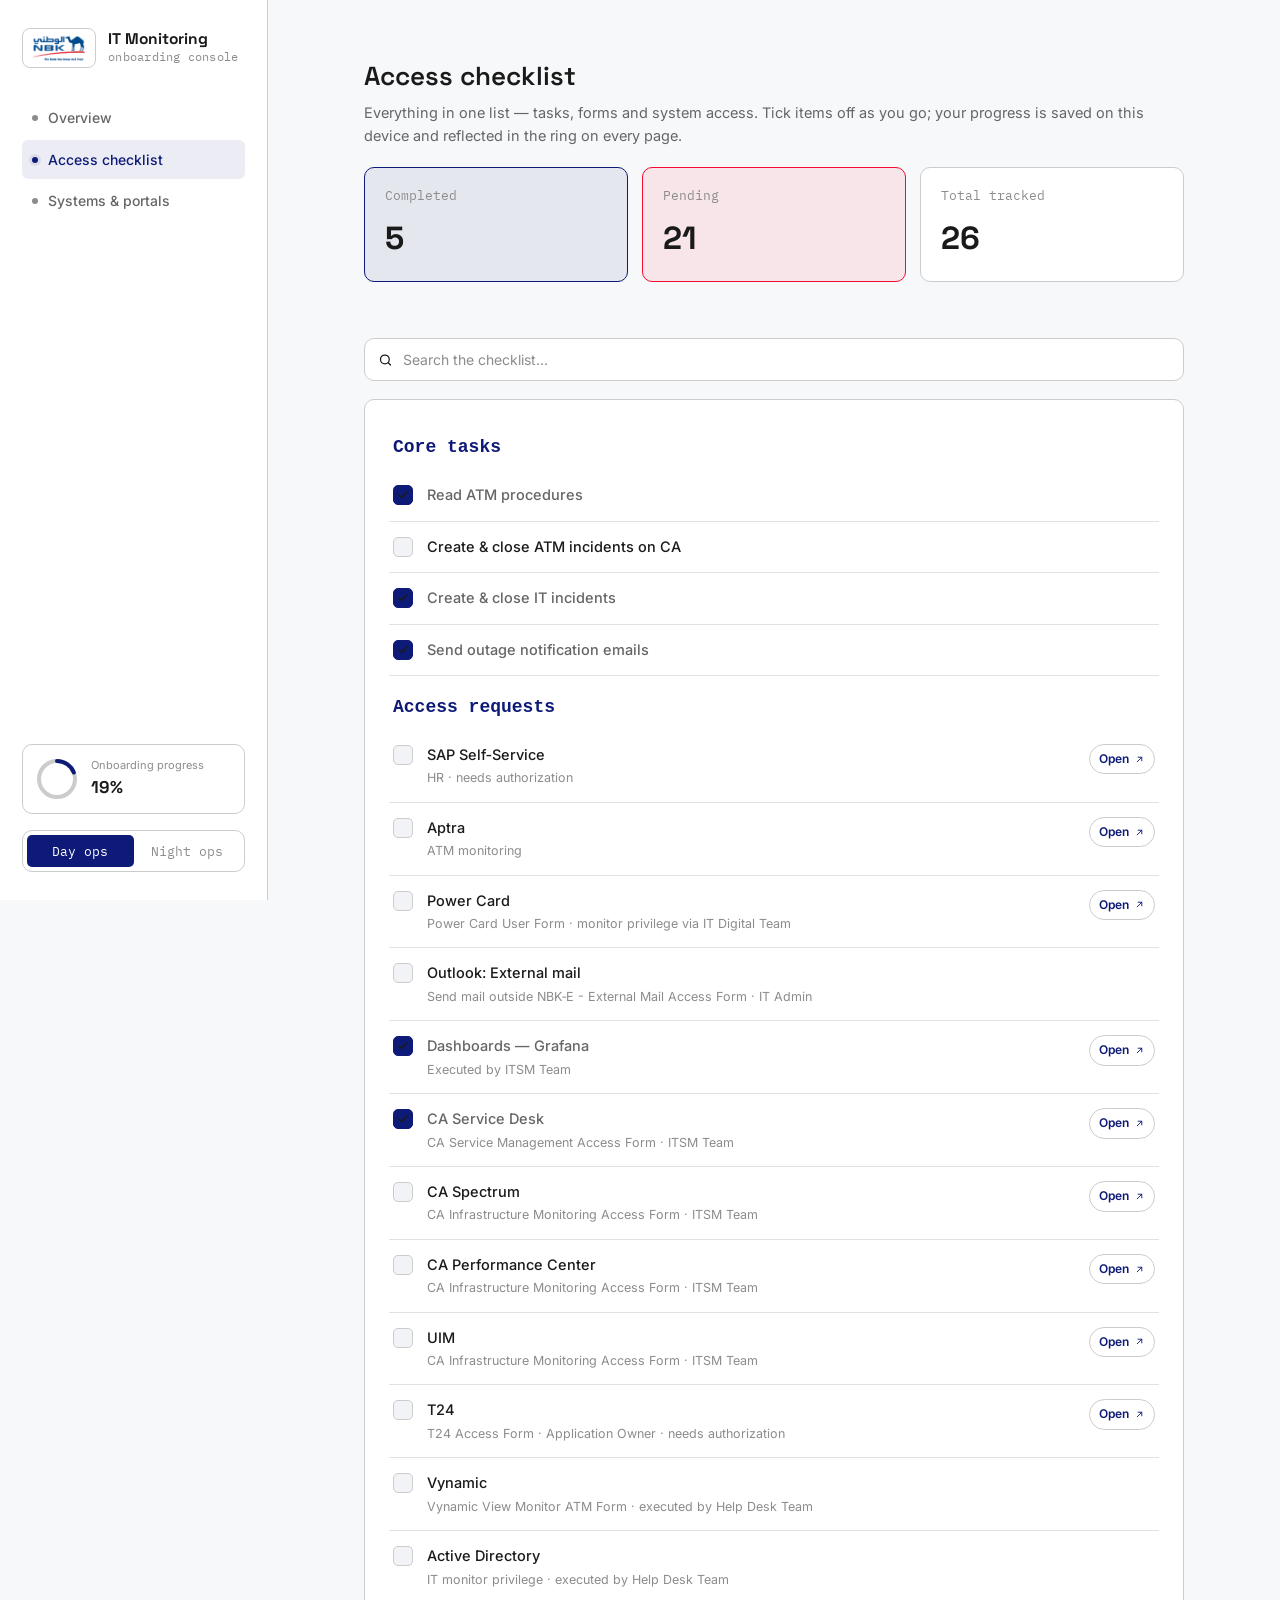
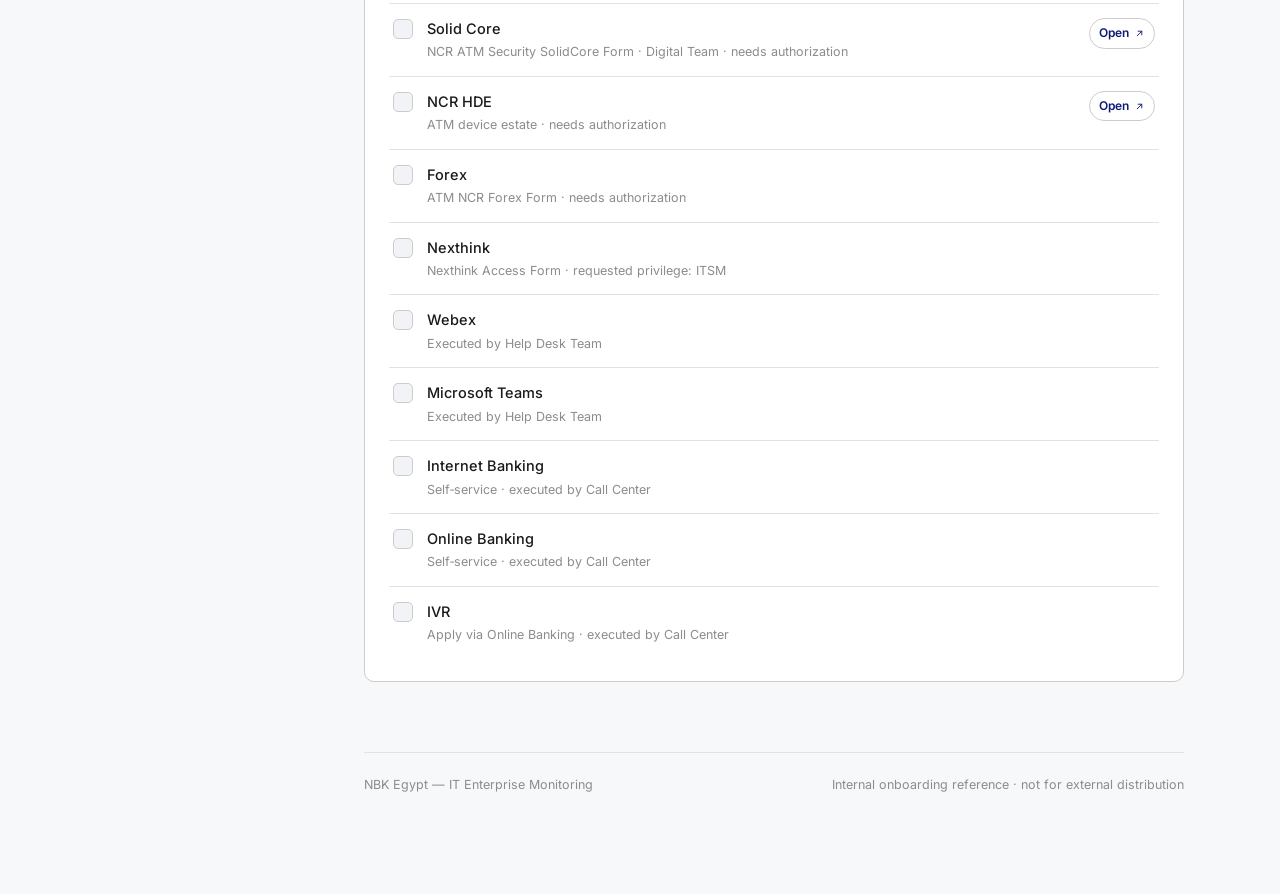
==== commit f65ac21b: "refactor(Access checklist): simplfy and reorganize the list" ====
--- a/access.html
+++ b/access.html
@@ -1,318 +1,521 @@
 <!DOCTYPE html>
 <html lang="en">
+
 <head>
-<meta charset="UTF-8">
-<meta name="viewport" content="width=device-width, initial-scale=1">
-<title>Access checklist · NBK-E Monitoring Onboarding</title>
-<link rel="stylesheet" href="css/style.css">
+  <meta charset="UTF-8">
+  <meta name="viewport" content="width=device-width, initial-scale=1">
+  <title>Access checklist · NBK-E Monitoring Onboarding</title>
+  <link rel="stylesheet" href="css/style.css">
 </head>
+
 <body>
 
-<div class="mobile-top">
-  <a class="brand" href="index.html">
-    <div class="brand-mark"><img src="images/nbk-logo.png" alt="NBK Egypt"></div>
-  </a>
-  <nav class="mobile-nav">
-    <a href="index.html">Overview</a>
-    <a href="access.html" class="active">Access</a>
-    <a href="systems.html">Systems</a>
-  </nav>
-</div>
-
-<div class="shell">
-  <aside class="sidebar">
+  <div class="mobile-top">
     <a class="brand" href="index.html">
       <div class="brand-mark"><img src="images/nbk-logo.png" alt="NBK Egypt"></div>
-      <div>
-        <div class="brand-name">IT Monitoring</div>
-        <div class="brand-sub">onboarding console</div>
-      </div>
     </a>
-
-    <nav class="side-nav">
-      <a href="index.html"><span class="nav-dot"></span>Overview</a>
-      <a href="access.html" class="active"><span class="nav-dot"></span>Access checklist</a>
-      <a href="systems.html"><span class="nav-dot"></span>Systems &amp; portals</a>
+    <nav class="mobile-nav">
+      <a href="index.html">Overview</a>
+      <a href="access.html" class="active">Access</a>
+      <a href="systems.html">Systems</a>
     </nav>
-
-    <div class="side-foot">
-      <div class="ring-widget">
-        <svg viewBox="0 0 44 44">
-          <circle class="ring-track" cx="22" cy="22" r="18"></circle>
-          <circle class="ring-fill js-ring-fill" cx="22" cy="22" r="18"></circle>
-        </svg>
+  </div>
+
+  <div class="shell">
+    <aside class="sidebar">
+      <a class="brand" href="index.html">
+        <div class="brand-mark"><img src="images/nbk-logo.png" alt="NBK Egypt"></div>
         <div>
-          <div class="rw-label">Onboarding progress</div>
-          <div class="rw-value js-ring-value">0%</div>
+          <div class="brand-name">IT Monitoring</div>
+          <div class="brand-sub">onboarding console</div>
+        </div>
+      </a>
+
+      <nav class="side-nav">
+        <a href="index.html"><span class="nav-dot"></span>Overview</a>
+        <a href="access.html" class="active"><span class="nav-dot"></span>Access checklist</a>
+        <a href="systems.html"><span class="nav-dot"></span>Systems &amp; portals</a>
+      </nav>
+
+      <div class="side-foot">
+        <div class="ring-widget">
+          <svg viewBox="0 0 44 44">
+            <circle class="ring-track" cx="22" cy="22" r="18"></circle>
+            <circle class="ring-fill js-ring-fill" cx="22" cy="22" r="18"></circle>
+          </svg>
+          <div>
+            <div class="rw-label">Onboarding progress</div>
+            <div class="rw-value js-ring-value">0%</div>
+          </div>
+        </div>
+        <div class="theme-toggle">
+          <button data-theme-btn="light">Day ops</button>
+          <button data-theme-btn="dark">Night ops</button>
         </div>
       </div>
-      <div class="theme-toggle">
-        <button data-theme-btn="light">Day ops</button>
-        <button data-theme-btn="dark">Night ops</button>
+    </aside>
+
+    <main class="main">
+      <div class="page">
+
+        <section style="margin-top:0;">
+          <div class="section-head">
+            <h2 style="font-size:26px;">Access checklist</h2>
+            <p>Everything in one list — tasks, forms and system access. Tick items off as you go; your progress is saved
+              on this device and reflected in the ring on every page.</p>
+          </div>
+
+          <div class="dash-row">
+            <div class="dash-card done">
+              <div class="dash-label">Completed</div>
+              <div class="dash-figure js-done-count">0</div>
+            </div>
+            <div class="dash-card pending">
+              <div class="dash-label">Pending</div>
+              <div class="dash-figure js-pending-count">0</div>
+            </div>
+            <div class="dash-card total">
+              <div class="dash-label">Total tracked</div>
+              <div class="dash-figure js-total-count">0</div>
+            </div>
+          </div>
+        </section>
+
+        <section>
+          <div class="search-wrap">
+            <svg viewBox="0 0 24 24" fill="none">
+              <circle cx="11" cy="11" r="7" stroke="currentColor" stroke-width="2" />
+              <path d="M20 20l-3.5-3.5" stroke="currentColor" stroke-width="2" stroke-linecap="round" />
+            </svg>
+            <input type="text" id="searchInput" placeholder="Search the checklist…">
+          </div>
+
+          <div class="panel checklist">
+
+            <div class="checklist-group-label">Core tasks</div>
+
+            <div class="check-row" data-search-row="read atm procedures">
+              <input type="checkbox" id="c1" data-track-id="task-read-procedures">
+              <label for="c1">
+                <div class="chk-box"><svg viewBox="0 0 24 24" fill="none">
+                    <path d="M4 12l5 5L20 6" stroke="currentColor" stroke-width="3" stroke-linecap="round"
+                      stroke-linejoin="round" />
+                  </svg></div>
+              </label>
+              <label for="c1" class="chk-main"><span class="chk-text"><span class="chk-title">Read ATM
+                    procedures</span></span></label>
+            </div>
+
+            <div class="check-row" data-search-row="create close atm incidents ca">
+              <input type="checkbox" id="c2" data-track-id="task-atm-incidents-ca">
+              <label for="c2">
+                <div class="chk-box"><svg viewBox="0 0 24 24" fill="none">
+                    <path d="M4 12l5 5L20 6" stroke="currentColor" stroke-width="3" stroke-linecap="round"
+                      stroke-linejoin="round" />
+                  </svg></div>
+              </label>
+              <label for="c2" class="chk-main"><span class="chk-text"><span class="chk-title">Create &amp; close ATM
+                    incidents on CA</span></span></label>
+            </div>
+
+            <div class="check-row" data-search-row="create close it incidents">
+              <input type="checkbox" id="c3" data-track-id="task-it-incidents">
+              <label for="c3">
+                <div class="chk-box"><svg viewBox="0 0 24 24" fill="none">
+                    <path d="M4 12l5 5L20 6" stroke="currentColor" stroke-width="3" stroke-linecap="round"
+                      stroke-linejoin="round" />
+                  </svg></div>
+              </label>
+              <label for="c3" class="chk-main"><span class="chk-text"><span class="chk-title">Create &amp; close IT
+                    incidents</span></span></label>
+            </div>
+
+
+            <div class="check-row" data-search-row="send outage notification email">
+              <input type="checkbox" id="c4" data-track-id="task-outage-email">
+              <label for="c4">
+                <div class="chk-box"><svg viewBox="0 0 24 24" fill="none">
+                    <path d="M4 12l5 5L20 6" stroke="currentColor" stroke-width="3" stroke-linecap="round"
+                      stroke-linejoin="round" />
+                  </svg></div>
+              </label>
+              <label for="c4" class="chk-main"><span class="chk-text"><span class="chk-title">Send outage notification
+                    emails</span></span></label>
+            </div>
+
+            <div class="checklist-group-label">Access requests</div>
+
+            <div class="check-row" data-search-row="sap employee self service hr authorization">
+              <input type="checkbox" id="a22" data-track-id="access-sap">
+              <label for="a22">
+                <div class="chk-box"><svg viewBox="0 0 24 24" fill="none">
+                    <path d="M4 12l5 5L20 6" stroke="currentColor" stroke-width="3" stroke-linecap="round"
+                      stroke-linejoin="round" />
+                  </svg></div>
+              </label>
+              <label for="a22" class="chk-main">
+                <span class="chk-text"><span class="chk-title">SAP Self‑Service</span><span class="chk-note">HR · needs
+                    authorization</span></span>
+              </label>
+              <a class="chk-link"
+                href="https://headq-hrap-p.awb.local:44330/sap/bc/ui5_ui5/sap/ARSRVC_SUITE_PB/main.html" target="_blank"
+                rel="noopener noreferrer">Open <svg viewBox="0 0 24 24" fill="none">
+                  <path d="M7 17L17 7M9 7h8v8" stroke="currentColor" stroke-width="2" stroke-linecap="round"
+                    stroke-linejoin="round" />
+                </svg></a>
+            </div>
+
+            <div class="check-row" data-search-row="aptra atm monitoring">
+              <input type="checkbox" id="a11" data-track-id="access-aptra">
+              <label for="a11">
+                <div class="chk-box"><svg viewBox="0 0 24 24" fill="none">
+                    <path d="M4 12l5 5L20 6" stroke="currentColor" stroke-width="3" stroke-linecap="round"
+                      stroke-linejoin="round" />
+                  </svg></div>
+              </label>
+              <label for="a11" class="chk-main">
+                <span class="chk-text"><span class="chk-title">Aptra</span><span class="chk-note">ATM
+                    monitoring</span></span>
+              </label>
+              <a class="chk-link" href="https://headq-aptraap-p.awb.local/cxp-core-webapp/login" target="_blank"
+                rel="noopener noreferrer">Open <svg viewBox="0 0 24 24" fill="none">
+                  <path d="M7 17L17 7M9 7h8v8" stroke="currentColor" stroke-width="2" stroke-linecap="round"
+                    stroke-linejoin="round" />
+                </svg></a>
+            </div>
+
+            <div class="check-row" data-search-row="power card powercard user form digital payment digital team">
+              <input type="checkbox" id="a1" data-track-id="access-powercard">
+              <label for="a1">
+                <div class="chk-box"><svg viewBox="0 0 24 24" fill="none">
+                    <path d="M4 12l5 5L20 6" stroke="currentColor" stroke-width="3" stroke-linecap="round"
+                      stroke-linejoin="round" />
+                  </svg></div>
+              </label>
+              <label for="a1" class="chk-main">
+                <span class="chk-text"><span class="chk-title">Power Card</span><span class="chk-note">Power Card User
+                    Form · monitor privilege via IT Digital Team</span></span>
+              </label>
+              <a class="chk-link" href="https://10.99.32.66:9444/PowerCardv35/#/login" target="_blank"
+                rel="noopener noreferrer">Open <svg viewBox="0 0 24 24" fill="none">
+                  <path d="M7 17L17 7M9 7h8v8" stroke="currentColor" stroke-width="2" stroke-linecap="round"
+                    stroke-linejoin="round" />
+                </svg></a>
+            </div>
+
+            <div class="check-row" data-search-row="external mail access form it admin outside nbk-e">
+              <input type="checkbox" id="a10" data-track-id="access-externalmail">
+              <label for="a10">
+                <div class="chk-box"><svg viewBox="0 0 24 24" fill="none">
+                    <path d="M4 12l5 5L20 6" stroke="currentColor" stroke-width="3" stroke-linecap="round"
+                      stroke-linejoin="round" />
+                  </svg></div>
+              </label>
+              <label for="a10" class="chk-main">
+                <span class="chk-text"><span class="chk-title">Outlook: External mail</span><span class="chk-note">Send
+                    mail outside NBK‑E -
+                    External Mail Access Form · IT Admin</span></span>
+              </label>
+            </div>
+
+            <div class="check-row" data-search-row="dashboards grafana itsm team">
+              <input type="checkbox" id="a17" data-track-id="access-dashboards">
+              <label for="a17">
+                <div class="chk-box"><svg viewBox="0 0 24 24" fill="none">
+                    <path d="M4 12l5 5L20 6" stroke="currentColor" stroke-width="3" stroke-linecap="round"
+                      stroke-linejoin="round" />
+                  </svg></div>
+              </label>
+              <label for="a17" class="chk-main">
+                <span class="chk-text"><span class="chk-title">Dashboards — Grafana</span><span
+                    class="chk-note">Executed by ITSM Team</span></span>
+              </label>
+              <a class="chk-link" href="https://itdashboards/login" target="_blank" rel="noopener noreferrer">Open <svg
+                  viewBox="0 0 24 24" fill="none">
+                  <path d="M7 17L17 7M9 7h8v8" stroke="currentColor" stroke-width="2" stroke-linecap="round"
+                    stroke-linejoin="round" />
+                </svg></a>
+            </div>
+
+            <div class="check-row" data-search-row="ca service desk management access form itsm ticketing">
+              <input type="checkbox" id="a4" data-track-id="access-ca">
+              <label for="a4">
+                <div class="chk-box"><svg viewBox="0 0 24 24" fill="none">
+                    <path d="M4 12l5 5L20 6" stroke="currentColor" stroke-width="3" stroke-linecap="round"
+                      stroke-linejoin="round" />
+                  </svg></div>
+              </label>
+              <label for="a4" class="chk-main">
+                <span class="chk-text"><span class="chk-title">CA Service Desk</span><span class="chk-note">CA Service
+                    Management Access Form · ITSM Team</span></span>
+              </label>
+              <a class="chk-link" href="https://mynbkservices:8443/CAisd/servicedesk" target="_blank"
+                rel="noopener noreferrer">Open <svg viewBox="0 0 24 24" fill="none">
+                  <path d="M7 17L17 7M9 7h8v8" stroke="currentColor" stroke-width="2" stroke-linecap="round"
+                    stroke-linejoin="round" />
+                </svg></a>
+            </div>
+            <div class="check-row" data-search-row="ca spectrum infrastructure monitoring access form itsm">
+              <input type="checkbox" id="a9" data-track-id="access-spectrum">
+              <label for="a9">
+                <div class="chk-box"><svg viewBox="0 0 24 24" fill="none">
+                    <path d="M4 12l5 5L20 6" stroke="currentColor" stroke-width="3" stroke-linecap="round"
+                      stroke-linejoin="round" />
+                  </svg></div>
+              </label>
+              <label for="a9" class="chk-main">
+                <span class="chk-text"><span class="chk-title">CA Spectrum</span><span class="chk-note">CA
+                    Infrastructure Monitoring Access Form · ITSM Team</span></span>
+              </label>
+              <a class="chk-link" href="https://caspectrum/spectrum/" target="_blank" rel="noopener noreferrer">Open
+                <svg viewBox="0 0 24 24" fill="none">
+                  <path d="M7 17L17 7M9 7h8v8" stroke="currentColor" stroke-width="2" stroke-linecap="round"
+                    stroke-linejoin="round" />
+                </svg></a>
+            </div>
+
+            <div class="check-row" data-search-row="ca performance center infrastructure monitoring access form itsm">
+              <input type="checkbox" id="a8" data-track-id="access-perfcenter">
+              <label for="a8">
+                <div class="chk-box"><svg viewBox="0 0 24 24" fill="none">
+                    <path d="M4 12l5 5L20 6" stroke="currentColor" stroke-width="3" stroke-linecap="round"
+                      stroke-linejoin="round" />
+                  </svg></div>
+              </label>
+              <label for="a8" class="chk-main">
+                <span class="chk-text"><span class="chk-title">CA Performance Center</span><span class="chk-note">CA
+                    Infrastructure Monitoring Access Form · ITSM Team</span></span>
+              </label>
+              <a class="chk-link" href="https://capc:8382/sso/sign-in.jsp" target="_blank"
+                rel="noopener noreferrer">Open <svg viewBox="0 0 24 24" fill="none">
+                  <path d="M7 17L17 7M9 7h8v8" stroke="currentColor" stroke-width="2" stroke-linecap="round"
+                    stroke-linejoin="round" />
+                </svg></a>
+            </div>
+
+            <div class="check-row" data-search-row="uim infrastructure monitoring access form itsm">
+              <input type="checkbox" id="a7" data-track-id="access-uim">
+              <label for="a7">
+                <div class="chk-box"><svg viewBox="0 0 24 24" fill="none">
+                    <path d="M4 12l5 5L20 6" stroke="currentColor" stroke-width="3" stroke-linecap="round"
+                      stroke-linejoin="round" />
+                  </svg></div>
+              </label>
+              <label for="a7" class="chk-main">
+                <span class="chk-text"><span class="chk-title">UIM</span><span class="chk-note">CA Infrastructure
+                    Monitoring Access Form · ITSM Team</span></span>
+              </label>
+              <a class="chk-link" href="https://uimportal/operatorconsole_portlet/standalone_login.jsp" target="_blank"
+                rel="noopener noreferrer">Open <svg viewBox="0 0 24 24" fill="none">
+                  <path d="M7 17L17 7M9 7h8v8" stroke="currentColor" stroke-width="2" stroke-linecap="round"
+                    stroke-linejoin="round" />
+                </svg></a>
+            </div>
+
+            <div class="check-row" data-search-row="t24 access form application owner authorization">
+              <input type="checkbox" id="a2" data-track-id="access-t24">
+              <label for="a2">
+                <div class="chk-box"><svg viewBox="0 0 24 24" fill="none">
+                    <path d="M4 12l5 5L20 6" stroke="currentColor" stroke-width="3" stroke-linecap="round"
+                      stroke-linejoin="round" />
+                  </svg></div>
+              </label>
+              <label for="a2" class="chk-main">
+                <span class="chk-text"><span class="chk-title">T24</span><span class="chk-note">T24 Access Form ·
+                    Application Owner · needs authorization</span></span>
+              </label>
+              <a class="chk-link" href="https://t24production/Browser/Logoff" target="_blank"
+                rel="noopener noreferrer">Open <svg viewBox="0 0 24 24" fill="none">
+                  <path d="M7 17L17 7M9 7h8v8" stroke="currentColor" stroke-width="2" stroke-linecap="round"
+                    stroke-linejoin="round" />
+                </svg></a>
+            </div>
+
+            <div class="check-row" data-search-row="vynamic view monitor atm form help desk team">
+              <input type="checkbox" id="a12" data-track-id="access-vynamic">
+              <label for="a12">
+                <div class="chk-box"><svg viewBox="0 0 24 24" fill="none">
+                    <path d="M4 12l5 5L20 6" stroke="currentColor" stroke-width="3" stroke-linecap="round"
+                      stroke-linejoin="round" />
+                  </svg></div>
+              </label>
+              <label for="a12" class="chk-main">
+                <span class="chk-text"><span class="chk-title">Vynamic</span><span class="chk-note">Vynamic View Monitor
+                    ATM Form · executed by Help Desk Team</span></span>
+              </label>
+            </div>
+
+
+
+            <div class="check-row" data-search-row="active directory monitor privilege help desk team">
+              <input type="checkbox" id="a14" data-track-id="access-ad">
+              <label for="a14">
+                <div class="chk-box"><svg viewBox="0 0 24 24" fill="none">
+                    <path d="M4 12l5 5L20 6" stroke="currentColor" stroke-width="3" stroke-linecap="round"
+                      stroke-linejoin="round" />
+                  </svg></div>
+              </label>
+              <label for="a14" class="chk-main">
+                <span class="chk-text"><span class="chk-title">Active Directory</span><span class="chk-note">IT monitor
+                    privilege · executed by Help Desk Team</span></span>
+              </label>
+            </div>
+
+            <div class="check-row" data-search-row="solid core solidcore ncr atm security digital team authorization">
+              <input type="checkbox" id="a3" data-track-id="access-solidcore">
+              <label for="a3">
+                <div class="chk-box"><svg viewBox="0 0 24 24" fill="none">
+                    <path d="M4 12l5 5L20 6" stroke="currentColor" stroke-width="3" stroke-linecap="round"
+                      stroke-linejoin="round" />
+                  </svg></div>
+              </label>
+              <label for="a3" class="chk-main">
+                <span class="chk-text"><span class="chk-title">Solid Core</span><span class="chk-note">NCR ATM Security
+                    SolidCore Form · Digital Team · needs authorization</span></span>
+              </label>
+              <a class="chk-link" href="https://headq-solidap-p:8443/core/orionNavigationLogin.do" target="_blank"
+                rel="noopener noreferrer">Open <svg viewBox="0 0 24 24" fill="none">
+                  <path d="M7 17L17 7M9 7h8v8" stroke="currentColor" stroke-width="2" stroke-linecap="round"
+                    stroke-linejoin="round" />
+                </svg></a>
+            </div>
+
+            <div class="check-row" data-search-row="ncr hde atm device estate authorization">
+              <input type="checkbox" id="a21" data-track-id="access-ncrhde">
+              <label for="a21">
+                <div class="chk-box"><svg viewBox="0 0 24 24" fill="none">
+                    <path d="M4 12l5 5L20 6" stroke="currentColor" stroke-width="3" stroke-linecap="round"
+                      stroke-linejoin="round" />
+                  </svg></div>
+              </label>
+              <label for="a21" class="chk-main">
+                <span class="chk-text"><span class="chk-title">NCR HDE</span><span class="chk-note">ATM device estate ·
+                    needs authorization</span></span>
+              </label>
+              <a class="chk-link" href="https://headq-hdesdw-p/Account/LogOn" target="_blank"
+                rel="noopener noreferrer">Open <svg viewBox="0 0 24 24" fill="none">
+                  <path d="M7 17L17 7M9 7h8v8" stroke="currentColor" stroke-width="2" stroke-linecap="round"
+                    stroke-linejoin="round" />
+                </svg></a>
+            </div>
+
+            <div class="check-row" data-search-row="forex atm ncr forex form application team">
+              <input type="checkbox" id="a6" data-track-id="access-forex">
+              <label for="a6">
+                <div class="chk-box"><svg viewBox="0 0 24 24" fill="none">
+                    <path d="M4 12l5 5L20 6" stroke="currentColor" stroke-width="3" stroke-linecap="round"
+                      stroke-linejoin="round" />
+                  </svg></div>
+              </label>
+              <label for="a6" class="chk-main">
+                <span class="chk-text"><span class="chk-title">Forex</span><span class="chk-note">ATM NCR Forex Form ·
+                    needs authorization</span></span>
+              </label>
+            </div>
+
+            <div class="check-row" data-search-row="nexthink access form itsm privilege">
+              <input type="checkbox" id="a5" data-track-id="access-nexthink">
+              <label for="a5">
+                <div class="chk-box"><svg viewBox="0 0 24 24" fill="none">
+                    <path d="M4 12l5 5L20 6" stroke="currentColor" stroke-width="3" stroke-linecap="round"
+                      stroke-linejoin="round" />
+                  </svg></div>
+              </label>
+              <label for="a5" class="chk-main">
+                <span class="chk-text"><span class="chk-title">Nexthink</span><span class="chk-note">Nexthink Access
+                    Form · requested privilege: ITSM</span></span>
+              </label>
+            </div>
+
+            <div class="check-row" data-search-row="webex help desk team">
+              <input type="checkbox" id="a15" data-track-id="access-webex">
+              <label for="a15">
+                <div class="chk-box"><svg viewBox="0 0 24 24" fill="none">
+                    <path d="M4 12l5 5L20 6" stroke="currentColor" stroke-width="3" stroke-linecap="round"
+                      stroke-linejoin="round" />
+                  </svg></div>
+              </label>
+              <label for="a15" class="chk-main">
+                <span class="chk-text"><span class="chk-title">Webex</span><span class="chk-note">Executed by Help Desk
+                    Team</span></span>
+              </label>
+            </div>
+
+            <div class="check-row" data-search-row="microsoft teams help desk team">
+              <input type="checkbox" id="a16" data-track-id="access-teams">
+              <label for="a16">
+                <div class="chk-box"><svg viewBox="0 0 24 24" fill="none">
+                    <path d="M4 12l5 5L20 6" stroke="currentColor" stroke-width="3" stroke-linecap="round"
+                      stroke-linejoin="round" />
+                  </svg></div>
+              </label>
+              <label for="a16" class="chk-main">
+                <span class="chk-text"><span class="chk-title">Microsoft Teams</span><span class="chk-note">Executed by
+                    Help Desk Team</span></span>
+              </label>
+            </div>
+
+
+
+            <div class="check-row" data-search-row="internet banking self service call center">
+              <input type="checkbox" id="a18" data-track-id="access-ibanking">
+              <label for="a18">
+                <div class="chk-box"><svg viewBox="0 0 24 24" fill="none">
+                    <path d="M4 12l5 5L20 6" stroke="currentColor" stroke-width="3" stroke-linecap="round"
+                      stroke-linejoin="round" />
+                  </svg></div>
+              </label>
+              <label for="a18" class="chk-main">
+                <span class="chk-text"><span class="chk-title">Internet Banking</span><span
+                    class="chk-note">Self‑service · executed by Call Center</span></span>
+              </label>
+            </div>
+
+            <div class="check-row" data-search-row="online banking self service call center">
+              <input type="checkbox" id="a19" data-track-id="access-obanking">
+              <label for="a19">
+                <div class="chk-box"><svg viewBox="0 0 24 24" fill="none">
+                    <path d="M4 12l5 5L20 6" stroke="currentColor" stroke-width="3" stroke-linecap="round"
+                      stroke-linejoin="round" />
+                  </svg></div>
+              </label>
+              <label for="a19" class="chk-main">
+                <span class="chk-text"><span class="chk-title">Online Banking</span><span class="chk-note">Self‑service
+                    · executed by Call Center</span></span>
+              </label>
+            </div>
+
+            <div class="check-row" data-search-row="ivr apply online banking call center">
+              <input type="checkbox" id="a20" data-track-id="access-ivr">
+              <label for="a20">
+                <div class="chk-box"><svg viewBox="0 0 24 24" fill="none">
+                    <path d="M4 12l5 5L20 6" stroke="currentColor" stroke-width="3" stroke-linecap="round"
+                      stroke-linejoin="round" />
+                  </svg></div>
+              </label>
+              <label for="a20" class="chk-main">
+                <span class="chk-text"><span class="chk-title">IVR</span><span class="chk-note">Apply via Online Banking
+                    · executed by Call Center</span></span>
+              </label>
+            </div>
+
+
+
+
+
+          </div>
+        </section>
+
+        <div class="page-foot">
+          <span>NBK Egypt — IT Enterprise Monitoring</span>
+          <span>Internal onboarding reference · not for external distribution</span>
+        </div>
+
       </div>
-    </div>
-  </aside>
-
-  <main class="main">
-    <div class="page">
-
-      <section style="margin-top:0;">
-        <div class="section-head">
-          <h2 style="font-size:26px;">Access checklist</h2>
-          <p>Everything in one list — tasks, forms and system access. Tick items off as you go; your progress is saved on this device and reflected in the ring on every page.</p>
-        </div>
-
-        <div class="dash-row">
-          <div class="dash-card done">
-            <div class="dash-label">Completed</div>
-            <div class="dash-figure js-done-count">0</div>
-          </div>
-          <div class="dash-card pending">
-            <div class="dash-label">Pending</div>
-            <div class="dash-figure js-pending-count">0</div>
-          </div>
-          <div class="dash-card total">
-            <div class="dash-label">Total tracked</div>
-            <div class="dash-figure js-total-count">0</div>
-          </div>
-        </div>
-      </section>
-
-      <section>
-        <div class="search-wrap">
-          <svg viewBox="0 0 24 24" fill="none"><circle cx="11" cy="11" r="7" stroke="currentColor" stroke-width="2"/><path d="M20 20l-3.5-3.5" stroke="currentColor" stroke-width="2" stroke-linecap="round"/></svg>
-          <input type="text" id="searchInput" placeholder="Search the checklist…">
-        </div>
-
-        <div class="panel checklist">
-
-          <div class="checklist-group-label">Core tasks</div>
-
-          <div class="check-row" data-search-row="read atm procedures">
-            <input type="checkbox" id="c1" data-track-id="task-read-procedures">
-            <label for="c1"><div class="chk-box"><svg viewBox="0 0 24 24" fill="none"><path d="M4 12l5 5L20 6" stroke="currentColor" stroke-width="3" stroke-linecap="round" stroke-linejoin="round"/></svg></div></label>
-            <label for="c1" class="chk-main"><span class="chk-text"><span class="chk-title">Read ATM procedures</span></span></label>
-          </div>
-
-          <div class="check-row" data-search-row="create close atm incidents ca">
-            <input type="checkbox" id="c2" data-track-id="task-atm-incidents-ca">
-            <label for="c2"><div class="chk-box"><svg viewBox="0 0 24 24" fill="none"><path d="M4 12l5 5L20 6" stroke="currentColor" stroke-width="3" stroke-linecap="round" stroke-linejoin="round"/></svg></div></label>
-            <label for="c2" class="chk-main"><span class="chk-text"><span class="chk-title">Create &amp; close ATM incidents on CA</span></span></label>
-          </div>
-
-          <div class="check-row" data-search-row="create close it incidents">
-            <input type="checkbox" id="c3" data-track-id="task-it-incidents">
-            <label for="c3"><div class="chk-box"><svg viewBox="0 0 24 24" fill="none"><path d="M4 12l5 5L20 6" stroke="currentColor" stroke-width="3" stroke-linecap="round" stroke-linejoin="round"/></svg></div></label>
-            <label for="c3" class="chk-main"><span class="chk-text"><span class="chk-title">Create &amp; close IT incidents</span></span></label>
-          </div>
-
-          <div class="check-row" data-search-row="send outage notification email">
-            <input type="checkbox" id="c4" data-track-id="task-outage-email">
-            <label for="c4"><div class="chk-box"><svg viewBox="0 0 24 24" fill="none"><path d="M4 12l5 5L20 6" stroke="currentColor" stroke-width="3" stroke-linecap="round" stroke-linejoin="round"/></svg></div></label>
-            <label for="c4" class="chk-main"><span class="chk-text"><span class="chk-title">Send outage notification emails</span></span></label>
-          </div>
-
-          <div class="checklist-group-label">Access requests</div>
-
-          <div class="check-row" data-search-row="power card powercard user form digital payment digital team">
-            <input type="checkbox" id="a1" data-track-id="access-powercard">
-            <label for="a1"><div class="chk-box"><svg viewBox="0 0 24 24" fill="none"><path d="M4 12l5 5L20 6" stroke="currentColor" stroke-width="3" stroke-linecap="round" stroke-linejoin="round"/></svg></div></label>
-            <label for="a1" class="chk-main">
-              <span class="chk-text"><span class="chk-title">Power Card</span><span class="chk-note">Power Card User Form · monitor privilege via IT Digital Team</span></span>
-            </label>
-            <a class="chk-link" href="https://10.99.32.66:9444/PowerCardv35/#/login" target="_blank" rel="noopener noreferrer">Open <svg viewBox="0 0 24 24" fill="none"><path d="M7 17L17 7M9 7h8v8" stroke="currentColor" stroke-width="2" stroke-linecap="round" stroke-linejoin="round"/></svg></a>
-          </div>
-
-          <div class="check-row" data-search-row="t24 access form application owner authorization">
-            <input type="checkbox" id="a2" data-track-id="access-t24">
-            <label for="a2"><div class="chk-box"><svg viewBox="0 0 24 24" fill="none"><path d="M4 12l5 5L20 6" stroke="currentColor" stroke-width="3" stroke-linecap="round" stroke-linejoin="round"/></svg></div></label>
-            <label for="a2" class="chk-main">
-              <span class="chk-text"><span class="chk-title">T24</span><span class="chk-note">T24 Access Form · Application Owner · needs authorization</span></span>
-            </label>
-            <a class="chk-link" href="https://t24production/Browser/Logoff" target="_blank" rel="noopener noreferrer">Open <svg viewBox="0 0 24 24" fill="none"><path d="M7 17L17 7M9 7h8v8" stroke="currentColor" stroke-width="2" stroke-linecap="round" stroke-linejoin="round"/></svg></a>
-          </div>
-
-          <div class="check-row" data-search-row="solid core solidcore ncr atm security digital team authorization">
-            <input type="checkbox" id="a3" data-track-id="access-solidcore">
-            <label for="a3"><div class="chk-box"><svg viewBox="0 0 24 24" fill="none"><path d="M4 12l5 5L20 6" stroke="currentColor" stroke-width="3" stroke-linecap="round" stroke-linejoin="round"/></svg></div></label>
-            <label for="a3" class="chk-main">
-              <span class="chk-text"><span class="chk-title">Solid Core</span><span class="chk-note">NCR ATM Security SolidCore Form · Digital Team · needs authorization</span></span>
-            </label>
-            <a class="chk-link" href="https://headq-solidap-p:8443/core/orionNavigationLogin.do" target="_blank" rel="noopener noreferrer">Open <svg viewBox="0 0 24 24" fill="none"><path d="M7 17L17 7M9 7h8v8" stroke="currentColor" stroke-width="2" stroke-linecap="round" stroke-linejoin="round"/></svg></a>
-          </div>
-
-          <div class="check-row" data-search-row="ca service desk management access form itsm ticketing">
-            <input type="checkbox" id="a4" data-track-id="access-ca">
-            <label for="a4"><div class="chk-box"><svg viewBox="0 0 24 24" fill="none"><path d="M4 12l5 5L20 6" stroke="currentColor" stroke-width="3" stroke-linecap="round" stroke-linejoin="round"/></svg></div></label>
-            <label for="a4" class="chk-main">
-              <span class="chk-text"><span class="chk-title">CA Service Desk</span><span class="chk-note">CA Service Management Access Form · ITSM Team</span></span>
-            </label>
-            <a class="chk-link" href="https://mynbkservices:8443/CAisd/servicedesk" target="_blank" rel="noopener noreferrer">Open <svg viewBox="0 0 24 24" fill="none"><path d="M7 17L17 7M9 7h8v8" stroke="currentColor" stroke-width="2" stroke-linecap="round" stroke-linejoin="round"/></svg></a>
-          </div>
-
-          <div class="check-row" data-search-row="nexthink access form itsm privilege">
-            <input type="checkbox" id="a5" data-track-id="access-nexthink">
-            <label for="a5"><div class="chk-box"><svg viewBox="0 0 24 24" fill="none"><path d="M4 12l5 5L20 6" stroke="currentColor" stroke-width="3" stroke-linecap="round" stroke-linejoin="round"/></svg></div></label>
-            <label for="a5" class="chk-main">
-              <span class="chk-text"><span class="chk-title">Nexthink</span><span class="chk-note">Nexthink Access Form · requested privilege: ITSM</span></span>
-            </label>
-          </div>
-
-          <div class="check-row" data-search-row="forex atm ncr forex form application team">
-            <input type="checkbox" id="a6" data-track-id="access-forex">
-            <label for="a6"><div class="chk-box"><svg viewBox="0 0 24 24" fill="none"><path d="M4 12l5 5L20 6" stroke="currentColor" stroke-width="3" stroke-linecap="round" stroke-linejoin="round"/></svg></div></label>
-            <label for="a6" class="chk-main">
-              <span class="chk-text"><span class="chk-title">Forex</span><span class="chk-note">ATM NCR Forex Form · Application Team</span></span>
-            </label>
-          </div>
-
-          <div class="check-row" data-search-row="uim infrastructure monitoring access form itsm">
-            <input type="checkbox" id="a7" data-track-id="access-uim">
-            <label for="a7"><div class="chk-box"><svg viewBox="0 0 24 24" fill="none"><path d="M4 12l5 5L20 6" stroke="currentColor" stroke-width="3" stroke-linecap="round" stroke-linejoin="round"/></svg></div></label>
-            <label for="a7" class="chk-main">
-              <span class="chk-text"><span class="chk-title">UIM</span><span class="chk-note">CA Infrastructure Monitoring Access Form · ITSM Team</span></span>
-            </label>
-            <a class="chk-link" href="https://uimportal/operatorconsole_portlet/standalone_login.jsp" target="_blank" rel="noopener noreferrer">Open <svg viewBox="0 0 24 24" fill="none"><path d="M7 17L17 7M9 7h8v8" stroke="currentColor" stroke-width="2" stroke-linecap="round" stroke-linejoin="round"/></svg></a>
-          </div>
-
-          <div class="check-row" data-search-row="ca performance center infrastructure monitoring access form itsm">
-            <input type="checkbox" id="a8" data-track-id="access-perfcenter">
-            <label for="a8"><div class="chk-box"><svg viewBox="0 0 24 24" fill="none"><path d="M4 12l5 5L20 6" stroke="currentColor" stroke-width="3" stroke-linecap="round" stroke-linejoin="round"/></svg></div></label>
-            <label for="a8" class="chk-main">
-              <span class="chk-text"><span class="chk-title">CA Performance Center</span><span class="chk-note">CA Infrastructure Monitoring Access Form · ITSM Team</span></span>
-            </label>
-            <a class="chk-link" href="https://capc:8382/sso/sign-in.jsp" target="_blank" rel="noopener noreferrer">Open <svg viewBox="0 0 24 24" fill="none"><path d="M7 17L17 7M9 7h8v8" stroke="currentColor" stroke-width="2" stroke-linecap="round" stroke-linejoin="round"/></svg></a>
-          </div>
-
-          <div class="check-row" data-search-row="ca spectrum infrastructure monitoring access form itsm">
-            <input type="checkbox" id="a9" data-track-id="access-spectrum">
-            <label for="a9"><div class="chk-box"><svg viewBox="0 0 24 24" fill="none"><path d="M4 12l5 5L20 6" stroke="currentColor" stroke-width="3" stroke-linecap="round" stroke-linejoin="round"/></svg></div></label>
-            <label for="a9" class="chk-main">
-              <span class="chk-text"><span class="chk-title">CA Spectrum</span><span class="chk-note">CA Infrastructure Monitoring Access Form · ITSM Team</span></span>
-            </label>
-            <a class="chk-link" href="https://caspectrum/spectrum/" target="_blank" rel="noopener noreferrer">Open <svg viewBox="0 0 24 24" fill="none"><path d="M7 17L17 7M9 7h8v8" stroke="currentColor" stroke-width="2" stroke-linecap="round" stroke-linejoin="round"/></svg></a>
-          </div>
-
-          <div class="check-row" data-search-row="external mail access form it admin outside nbk-e">
-            <input type="checkbox" id="a10" data-track-id="access-externalmail">
-            <label for="a10"><div class="chk-box"><svg viewBox="0 0 24 24" fill="none"><path d="M4 12l5 5L20 6" stroke="currentColor" stroke-width="3" stroke-linecap="round" stroke-linejoin="round"/></svg></div></label>
-            <label for="a10" class="chk-main">
-              <span class="chk-text"><span class="chk-title">External mail</span><span class="chk-note">External Mail Access Form · IT Admin</span></span>
-            </label>
-          </div>
-
-          <div class="check-row" data-search-row="aptra atm monitoring">
-            <input type="checkbox" id="a11" data-track-id="access-aptra">
-            <label for="a11"><div class="chk-box"><svg viewBox="0 0 24 24" fill="none"><path d="M4 12l5 5L20 6" stroke="currentColor" stroke-width="3" stroke-linecap="round" stroke-linejoin="round"/></svg></div></label>
-            <label for="a11" class="chk-main">
-              <span class="chk-text"><span class="chk-title">Aptra</span><span class="chk-note">ATM monitoring</span></span>
-            </label>
-            <a class="chk-link" href="https://headq-aptraap-p.awb.local/cxp-core-webapp/login" target="_blank" rel="noopener noreferrer">Open <svg viewBox="0 0 24 24" fill="none"><path d="M7 17L17 7M9 7h8v8" stroke="currentColor" stroke-width="2" stroke-linecap="round" stroke-linejoin="round"/></svg></a>
-          </div>
-
-          <div class="check-row" data-search-row="vynamic view monitor atm form help desk team">
-            <input type="checkbox" id="a12" data-track-id="access-vynamic">
-            <label for="a12"><div class="chk-box"><svg viewBox="0 0 24 24" fill="none"><path d="M4 12l5 5L20 6" stroke="currentColor" stroke-width="3" stroke-linecap="round" stroke-linejoin="round"/></svg></div></label>
-            <label for="a12" class="chk-main">
-              <span class="chk-text"><span class="chk-title">Vynamic</span><span class="chk-note">Vynamic View Monitor ATM Form · executed by Help Desk Team</span></span>
-            </label>
-          </div>
-
-          <div class="check-row" data-search-row="outlook external mail it admin team">
-            <input type="checkbox" id="a13" data-track-id="access-outlook">
-            <label for="a13"><div class="chk-box"><svg viewBox="0 0 24 24" fill="none"><path d="M4 12l5 5L20 6" stroke="currentColor" stroke-width="3" stroke-linecap="round" stroke-linejoin="round"/></svg></div></label>
-            <label for="a13" class="chk-main">
-              <span class="chk-text"><span class="chk-title">Outlook</span><span class="chk-note">Send mail outside NBK‑E · executed by IT Admin Team</span></span>
-            </label>
-          </div>
-
-          <div class="check-row" data-search-row="active directory monitor privilege help desk team">
-            <input type="checkbox" id="a14" data-track-id="access-ad">
-            <label for="a14"><div class="chk-box"><svg viewBox="0 0 24 24" fill="none"><path d="M4 12l5 5L20 6" stroke="currentColor" stroke-width="3" stroke-linecap="round" stroke-linejoin="round"/></svg></div></label>
-            <label for="a14" class="chk-main">
-              <span class="chk-text"><span class="chk-title">Active Directory</span><span class="chk-note">IT monitor privilege · executed by Help Desk Team</span></span>
-            </label>
-          </div>
-
-          <div class="check-row" data-search-row="webex help desk team">
-            <input type="checkbox" id="a15" data-track-id="access-webex">
-            <label for="a15"><div class="chk-box"><svg viewBox="0 0 24 24" fill="none"><path d="M4 12l5 5L20 6" stroke="currentColor" stroke-width="3" stroke-linecap="round" stroke-linejoin="round"/></svg></div></label>
-            <label for="a15" class="chk-main">
-              <span class="chk-text"><span class="chk-title">Webex</span><span class="chk-note">Executed by Help Desk Team</span></span>
-            </label>
-          </div>
-
-          <div class="check-row" data-search-row="microsoft teams help desk team">
-            <input type="checkbox" id="a16" data-track-id="access-teams">
-            <label for="a16"><div class="chk-box"><svg viewBox="0 0 24 24" fill="none"><path d="M4 12l5 5L20 6" stroke="currentColor" stroke-width="3" stroke-linecap="round" stroke-linejoin="round"/></svg></div></label>
-            <label for="a16" class="chk-main">
-              <span class="chk-text"><span class="chk-title">Microsoft Teams</span><span class="chk-note">Executed by Help Desk Team</span></span>
-            </label>
-          </div>
-
-          <div class="check-row" data-search-row="dashboards grafana itsm team">
-            <input type="checkbox" id="a17" data-track-id="access-dashboards">
-            <label for="a17"><div class="chk-box"><svg viewBox="0 0 24 24" fill="none"><path d="M4 12l5 5L20 6" stroke="currentColor" stroke-width="3" stroke-linecap="round" stroke-linejoin="round"/></svg></div></label>
-            <label for="a17" class="chk-main">
-              <span class="chk-text"><span class="chk-title">Dashboards — Grafana</span><span class="chk-note">Executed by ITSM Team</span></span>
-            </label>
-            <a class="chk-link" href="https://itdashboards/login" target="_blank" rel="noopener noreferrer">Open <svg viewBox="0 0 24 24" fill="none"><path d="M7 17L17 7M9 7h8v8" stroke="currentColor" stroke-width="2" stroke-linecap="round" stroke-linejoin="round"/></svg></a>
-          </div>
-
-          <div class="check-row" data-search-row="internet banking self service call center">
-            <input type="checkbox" id="a18" data-track-id="access-ibanking">
-            <label for="a18"><div class="chk-box"><svg viewBox="0 0 24 24" fill="none"><path d="M4 12l5 5L20 6" stroke="currentColor" stroke-width="3" stroke-linecap="round" stroke-linejoin="round"/></svg></div></label>
-            <label for="a18" class="chk-main">
-              <span class="chk-text"><span class="chk-title">Internet Banking</span><span class="chk-note">Self‑service · executed by Call Center</span></span>
-            </label>
-          </div>
-
-          <div class="check-row" data-search-row="online banking self service call center">
-            <input type="checkbox" id="a19" data-track-id="access-obanking">
-            <label for="a19"><div class="chk-box"><svg viewBox="0 0 24 24" fill="none"><path d="M4 12l5 5L20 6" stroke="currentColor" stroke-width="3" stroke-linecap="round" stroke-linejoin="round"/></svg></div></label>
-            <label for="a19" class="chk-main">
-              <span class="chk-text"><span class="chk-title">Online Banking</span><span class="chk-note">Self‑service · executed by Call Center</span></span>
-            </label>
-          </div>
-
-          <div class="check-row" data-search-row="ivr apply online banking call center">
-            <input type="checkbox" id="a20" data-track-id="access-ivr">
-            <label for="a20"><div class="chk-box"><svg viewBox="0 0 24 24" fill="none"><path d="M4 12l5 5L20 6" stroke="currentColor" stroke-width="3" stroke-linecap="round" stroke-linejoin="round"/></svg></div></label>
-            <label for="a20" class="chk-main">
-              <span class="chk-text"><span class="chk-title">IVR</span><span class="chk-note">Apply via Online Banking · executed by Call Center</span></span>
-            </label>
-          </div>
-
-          <div class="check-row" data-search-row="ncr hde atm device estate authorization">
-            <input type="checkbox" id="a21" data-track-id="access-ncrhde">
-            <label for="a21"><div class="chk-box"><svg viewBox="0 0 24 24" fill="none"><path d="M4 12l5 5L20 6" stroke="currentColor" stroke-width="3" stroke-linecap="round" stroke-linejoin="round"/></svg></div></label>
-            <label for="a21" class="chk-main">
-              <span class="chk-text"><span class="chk-title">NCR HDE</span><span class="chk-note">ATM device estate · needs authorization</span></span>
-            </label>
-            <a class="chk-link" href="https://headq-hdesdw-p/Account/LogOn" target="_blank" rel="noopener noreferrer">Open <svg viewBox="0 0 24 24" fill="none"><path d="M7 17L17 7M9 7h8v8" stroke="currentColor" stroke-width="2" stroke-linecap="round" stroke-linejoin="round"/></svg></a>
-          </div>
-
-          <div class="check-row" data-search-row="sap employee self service hr authorization">
-            <input type="checkbox" id="a22" data-track-id="access-sap">
-            <label for="a22"><div class="chk-box"><svg viewBox="0 0 24 24" fill="none"><path d="M4 12l5 5L20 6" stroke="currentColor" stroke-width="3" stroke-linecap="round" stroke-linejoin="round"/></svg></div></label>
-            <label for="a22" class="chk-main">
-              <span class="chk-text"><span class="chk-title">SAP Self‑Service</span><span class="chk-note">HR · needs authorization</span></span>
-            </label>
-            <a class="chk-link" href="https://headq-hrap-p.awb.local:44330/sap/bc/ui5_ui5/sap/ARSRVC_SUITE_PB/main.html" target="_blank" rel="noopener noreferrer">Open <svg viewBox="0 0 24 24" fill="none"><path d="M7 17L17 7M9 7h8v8" stroke="currentColor" stroke-width="2" stroke-linecap="round" stroke-linejoin="round"/></svg></a>
-          </div>
-
-        </div>
-      </section>
-
-      <div class="page-foot">
-        <span>NBK Egypt — IT Enterprise Monitoring</span>
-        <span>Internal onboarding reference · not for external distribution</span>
-      </div>
-
-    </div>
-  </main>
-</div>
-
-<script src="js/script.js"></script>
+    </main>
+  </div>
+
+  <script src="js/script.js"></script>
 </body>
-</html>
+
+</html>
--- a/css/style.css
+++ b/css/style.css
@@ -4,7 +4,7 @@
 
 @import url('https://fonts.googleapis.com/css2?family=Space+Grotesk:wght@500;600;700&family=Inter:wght@400;500;600&family=IBM+Plex+Mono:wght@400;500&display=swap');
 
-:root{
+:root {
   /* -- Day ops (default / light) — NBK-E brand palette -- */
   --bg: #F7F8FA;
   --bg-2: #FFFFFF;
@@ -37,7 +37,7 @@
   color-scheme: light;
 }
 
-html[data-theme="dark"]{
+html[data-theme="dark"] {
   /* -- Night ops -- */
   --bg: #070B22;
   --bg-2: #050817;
@@ -63,9 +63,17 @@
   color-scheme: dark;
 }
 
-*, *::before, *::after{ box-sizing: border-box; }
-html{ scroll-behavior: smooth; }
-body{
+*,
+*::before,
+*::after {
+  box-sizing: border-box;
+}
+
+html {
+  scroll-behavior: smooth;
+}
+
+body {
   margin: 0;
   background: var(--bg);
   color: var(--text);
@@ -76,28 +84,60 @@
   transition: background .25s ease, color .25s ease;
 }
 
-@media (prefers-reduced-motion: reduce){
-  html{ scroll-behavior: auto; }
-  *{ animation-duration: 0.001ms !important; transition-duration: 0.001ms !important; }
-}
-
-h1,h2,h3,h4{ font-family: var(--font-display); font-weight: 600; margin: 0; color: var(--text); }
-p{ margin: 0; color: var(--muted); }
-a{ color: inherit; }
-button{ font-family: inherit; }
-code, .mono{ font-family: var(--font-mono); }
-
-::selection{ background: var(--live-dim); color: var(--text); }
-
-:focus-visible{
+@media (prefers-reduced-motion: reduce) {
+  html {
+    scroll-behavior: auto;
+  }
+
+  * {
+    animation-duration: 0.001ms !important;
+    transition-duration: 0.001ms !important;
+  }
+}
+
+h1,
+h2,
+h3,
+h4 {
+  font-family: var(--font-display);
+  font-weight: 600;
+  margin: 0;
+  color: var(--text);
+}
+
+p {
+  margin: 0;
+  color: var(--muted);
+}
+
+a {
+  color: inherit;
+}
+
+button {
+  font-family: inherit;
+}
+
+code,
+.mono {
+  font-family: var(--font-mono);
+}
+
+::selection {
+  background: var(--live-dim);
+  color: var(--text);
+}
+
+:focus-visible {
   outline: 2px solid var(--brand);
   outline-offset: 2px;
   border-radius: 4px;
 }
 
 /* -- background texture: faint monitoring grid, hero only -- */
-.grid-veil{
-  position: absolute; inset: 0;
+.grid-veil {
+  position: absolute;
+  inset: 0;
   background-image:
     linear-gradient(var(--line-soft) 1px, transparent 1px),
     linear-gradient(90deg, var(--line-soft) 1px, transparent 1px);
@@ -111,13 +151,13 @@
    Shell layout — sidebar + main
    ========================================================================== */
 
-.shell{
+.shell {
   display: grid;
   grid-template-columns: 268px 1fr;
   min-height: 100vh;
 }
 
-.sidebar{
+.sidebar {
   border-right: 1px solid var(--line);
   background: var(--bg-2);
   padding: 28px 22px;
@@ -129,23 +169,59 @@
   height: 100vh;
 }
 
-.brand{ display: flex; align-items: center; gap: 12px; text-decoration: none; }
-.brand-mark{
+.brand {
+  display: flex;
+  align-items: center;
+  gap: 12px;
+  text-decoration: none;
+}
+
+.brand-mark {
   flex: none;
   padding: 5px 9px;
   border-radius: 8px;
   background: #FFFFFF;
   border: 1px solid var(--line);
-  display: flex; align-items: center; justify-content: center;
-}
-.brand-mark img{ display: block; height: 28px; width: auto; }
-.mobile-top .brand-mark img{ height: 22px; }
-.brand-name{ font-family: var(--font-display); font-weight: 700; font-size: 15.5px; color: var(--text); line-height: 1.2; }
-.brand-sub{ font-size: 11.5px; color: var(--muted-2); font-family: var(--font-mono); letter-spacing: .02em; }
-
-.side-nav{ display: flex; flex-direction: column; gap: 2px; }
-.side-nav a{
-  display: flex; align-items: center; gap: 10px;
+  display: flex;
+  align-items: center;
+  justify-content: center;
+}
+
+.brand-mark img {
+  display: block;
+  height: 28px;
+  width: auto;
+}
+
+.mobile-top .brand-mark img {
+  height: 22px;
+}
+
+.brand-name {
+  font-family: var(--font-display);
+  font-weight: 700;
+  font-size: 15.5px;
+  color: var(--text);
+  line-height: 1.2;
+}
+
+.brand-sub {
+  font-size: 11.5px;
+  color: var(--muted-2);
+  font-family: var(--font-mono);
+  letter-spacing: .02em;
+}
+
+.side-nav {
+  display: flex;
+  flex-direction: column;
+  gap: 2px;
+}
+
+.side-nav a {
+  display: flex;
+  align-items: center;
+  gap: 10px;
   padding: 9px 10px;
   border-radius: var(--radius-sm);
   text-decoration: none;
@@ -154,290 +230,942 @@
   font-weight: 500;
   transition: background .15s ease, color .15s ease;
 }
-.side-nav a:hover{ background: var(--panel-2); color: var(--text); }
-.side-nav a.active{ background: var(--brand-dim); color: var(--brand); }
-.side-nav a.active .nav-dot{ background: var(--brand); box-shadow: 0 0 0 3px var(--live-dim); }
-.nav-dot{ width: 6px; height: 6px; border-radius: 50%; background: var(--muted-2); flex: none; transition: all .2s ease; }
-
-.side-foot{ margin-top: auto; display: flex; flex-direction: column; gap: 16px; }
-
-.ring-widget{
-  display: flex; align-items: center; gap: 12px;
-  padding: 12px; border: 1px solid var(--line); border-radius: var(--radius);
+
+.side-nav a:hover {
+  background: var(--panel-2);
+  color: var(--text);
+}
+
+.side-nav a.active {
+  background: var(--brand-dim);
+  color: var(--brand);
+}
+
+.side-nav a.active .nav-dot {
+  background: var(--brand);
+  box-shadow: 0 0 0 3px var(--live-dim);
+}
+
+.nav-dot {
+  width: 6px;
+  height: 6px;
+  border-radius: 50%;
+  background: var(--muted-2);
+  flex: none;
+  transition: all .2s ease;
+}
+
+.side-foot {
+  margin-top: auto;
+  display: flex;
+  flex-direction: column;
+  gap: 16px;
+}
+
+.ring-widget {
+  display: flex;
+  align-items: center;
+  gap: 12px;
+  padding: 12px;
+  border: 1px solid var(--line);
+  border-radius: var(--radius);
   background: var(--panel);
 }
-.ring-widget svg{ width: 44px; height: 44px; flex: none; }
-.ring-widget .rw-label{ font-size: 11px; color: var(--muted-2); }
-.ring-widget .rw-value{ font-family: var(--font-display); font-size: 17px; font-weight: 700; }
-.ring-track{ fill: none; stroke: var(--line); stroke-width: 4; }
-.ring-fill{ fill: none; stroke: var(--live); stroke-width: 4; stroke-linecap: round; transform: rotate(-90deg); transform-origin: center; transition: stroke-dashoffset 1.1s cubic-bezier(.4,0,.2,1), stroke .25s ease; }
-
-.theme-toggle{
-  display: flex; align-items: center; justify-content: space-between;
-  border: 1px solid var(--line); border-radius: var(--radius);
+
+.ring-widget svg {
+  width: 44px;
+  height: 44px;
+  flex: none;
+}
+
+.ring-widget .rw-label {
+  font-size: 11px;
+  color: var(--muted-2);
+}
+
+.ring-widget .rw-value {
+  font-family: var(--font-display);
+  font-size: 17px;
+  font-weight: 700;
+}
+
+.ring-track {
+  fill: none;
+  stroke: var(--line);
+  stroke-width: 4;
+}
+
+.ring-fill {
+  fill: none;
+  stroke: var(--live);
+  stroke-width: 4;
+  stroke-linecap: round;
+  transform: rotate(-90deg);
+  transform-origin: center;
+  transition: stroke-dashoffset 1.1s cubic-bezier(.4, 0, .2, 1), stroke .25s ease;
+}
+
+.theme-toggle {
+  display: flex;
+  align-items: center;
+  justify-content: space-between;
+  border: 1px solid var(--line);
+  border-radius: var(--radius);
   background: var(--panel);
-  padding: 4px; font-size: 12.5px; font-family: var(--font-mono);
-}
-.theme-toggle button{
-  flex: 1; border: none; background: transparent; color: var(--muted-2);
-  padding: 7px 8px; border-radius: 5px; cursor: pointer; transition: all .15s ease;
-}
-.theme-toggle button.active{ background: var(--brand); color: #fff; }
-
-.main{ min-width: 0; }
-.page{ max-width: 900px; margin: 0 auto; padding: 56px 40px 100px; }
+  padding: 4px;
+  font-size: 12.5px;
+  font-family: var(--font-mono);
+}
+
+.theme-toggle button {
+  flex: 1;
+  border: none;
+  background: transparent;
+  color: var(--muted-2);
+  padding: 7px 8px;
+  border-radius: 5px;
+  cursor: pointer;
+  transition: all .15s ease;
+}
+
+.theme-toggle button.active {
+  background: var(--brand);
+  color: #fff;
+}
+
+.main {
+  min-width: 0;
+}
+
+.page {
+  max-width: 900px;
+  margin: 0 auto;
+  padding: 56px 40px 100px;
+}
 
 /* ==========================================================================
    Hero
    ========================================================================== */
 
-.hero{ position: relative; padding-bottom: 40px; margin-bottom: 8px; overflow: hidden; }
-.hero-inner{ position: relative; z-index: 1; }
-.hero-kicker{ font-family: var(--font-mono); font-size: 13px; color: var(--brand); display: flex; align-items: center; gap: 8px; margin-bottom: 18px; }
-.pulse-dot{ width: 7px; height: 7px; border-radius: 50%; background: var(--brand); position: relative; }
-.pulse-dot::after{
-  content: ''; position: absolute; inset: -5px; border-radius: 50%;
-  border: 1px solid var(--brand); animation: pulse 2.2s ease-out infinite;
-}
-@keyframes pulse{ 0%{ transform: scale(.6); opacity: .8; } 100%{ transform: scale(1.8); opacity: 0; } }
-
-.hero h1{ font-size: clamp(32px, 4vw, 44px); line-height: 1.12; letter-spacing: -.01em; max-width: 13ch; }
-.hero-lede{ margin-top: 16px; font-size: 16.5px; max-width: 54ch; color: var(--muted); }
-
-.hero-stat-row{ display: flex; gap: 14px; margin-top: 34px; flex-wrap: wrap; }
-.stat-card{
-  flex: 1; min-width: 200px;
-  border: 1px solid var(--line); border-radius: var(--radius); background: var(--panel);
-  padding: 18px 20px; display: flex; align-items: center; gap: 16px;
-}
-.stat-card svg{ width: 56px; height: 56px; flex: none; }
-.stat-figure{ font-family: var(--font-display); font-size: 26px; font-weight: 700; }
-.stat-caption{ font-size: 12.5px; color: var(--muted-2); margin-top: 2px; }
+.hero {
+  position: relative;
+  padding-bottom: 40px;
+  margin-bottom: 8px;
+  overflow: hidden;
+}
+
+.hero-inner {
+  position: relative;
+  z-index: 1;
+}
+
+.hero-kicker {
+  font-family: var(--font-mono);
+  font-size: 13px;
+  color: var(--brand);
+  display: flex;
+  align-items: center;
+  gap: 8px;
+  margin-bottom: 18px;
+}
+
+.pulse-dot {
+  width: 7px;
+  height: 7px;
+  border-radius: 50%;
+  background: var(--brand);
+  position: relative;
+}
+
+.pulse-dot::after {
+  content: '';
+  position: absolute;
+  inset: -5px;
+  border-radius: 50%;
+  border: 1px solid var(--brand);
+  animation: pulse 2.2s ease-out infinite;
+}
+
+@keyframes pulse {
+  0% {
+    transform: scale(.6);
+    opacity: .8;
+  }
+
+  100% {
+    transform: scale(1.8);
+    opacity: 0;
+  }
+}
+
+.hero h1 {
+  font-size: clamp(32px, 4vw, 44px);
+  line-height: 1.12;
+  letter-spacing: -.01em;
+  max-width: 13ch;
+}
+
+.hero-lede {
+  margin-top: 16px;
+  font-size: 16.5px;
+  max-width: 54ch;
+  color: var(--muted);
+}
+
+.hero-stat-row {
+  display: flex;
+  gap: 14px;
+  margin-top: 34px;
+  flex-wrap: wrap;
+}
+
+.stat-card {
+  flex: 1;
+  min-width: 200px;
+  border: 1px solid var(--line);
+  border-radius: var(--radius);
+  background: var(--panel);
+  padding: 18px 20px;
+  display: flex;
+  align-items: center;
+  gap: 16px;
+}
+
+.stat-card svg {
+  width: 56px;
+  height: 56px;
+  flex: none;
+}
+
+.stat-figure {
+  font-family: var(--font-display);
+  font-size: 26px;
+  font-weight: 700;
+}
+
+.stat-caption {
+  font-size: 12.5px;
+  color: var(--muted-2);
+  margin-top: 2px;
+}
 
 /* entrance sequence — the one orchestrated moment */
-.reveal{ opacity: 0; transform: translateY(10px); animation: rise .6s cubic-bezier(.2,.7,.3,1) forwards; }
-.d1{ animation-delay: .05s; } .d2{ animation-delay: .15s; } .d3{ animation-delay: .25s; } .d4{ animation-delay: .35s; }
-@keyframes rise{ to{ opacity: 1; transform: translateY(0); } }
+.reveal {
+  opacity: 0;
+  transform: translateY(10px);
+  animation: rise .6s cubic-bezier(.2, .7, .3, 1) forwards;
+}
+
+.d1 {
+  animation-delay: .05s;
+}
+
+.d2 {
+  animation-delay: .15s;
+}
+
+.d3 {
+  animation-delay: .25s;
+}
+
+.d4 {
+  animation-delay: .35s;
+}
+
+@keyframes rise {
+  to {
+    opacity: 1;
+    transform: translateY(0);
+  }
+}
 
 /* ==========================================================================
    Sections & cards
    ========================================================================== */
 
-section{ margin-top: 56px; }
-.section-head{ margin-bottom: 20px; }
-.section-head h2{ font-size: 21px; }
-.section-head p{ margin-top: 6px; font-size: 14.5px; }
-
-.panel{
-  border: 1px solid var(--line); border-radius: var(--radius);
-  background: var(--panel); padding: 22px 24px;
+section {
+  margin-top: 56px;
+}
+
+.section-head {
+  margin-bottom: 20px;
+}
+
+.section-head h2 {
+  font-size: 21px;
+}
+
+.section-head p {
+  margin-top: 6px;
+  font-size: 14.5px;
+}
+
+.panel {
+  border: 1px solid var(--line);
+  border-radius: var(--radius);
+  background: var(--panel);
+  padding: 22px 24px;
 }
 
 /* -- timeline -- */
-.timeline{ display: grid; grid-template-columns: repeat(4, 1fr); gap: 0; position: relative; }
-.timeline::before{
-  content: ''; position: absolute; top: 15px; left: 6%; right: 6%; height: 1px;
+.timeline {
+  display: grid;
+  grid-template-columns: repeat(4, 1fr);
+  gap: 0;
+  position: relative;
+}
+
+.timeline::before {
+  content: '';
+  position: absolute;
+  top: 15px;
+  left: 6%;
+  right: 6%;
+  height: 1px;
   background: var(--line);
 }
-.t-step{ position: relative; padding: 0 14px 0 0; }
-.t-step:first-child{ padding-left: 0; }
-.t-dot{
-  width: 11px; height: 11px; border-radius: 50%; background: var(--bg-2);
-  border: 2px solid var(--brand); position: relative; z-index: 1; margin-bottom: 16px;
-}
-.t-step:nth-child(n+3) .t-dot{ border-color: var(--muted-2); }
-.t-week{ font-family: var(--font-mono); font-size: 11.5px; color: var(--muted-2); }
-.t-title{ font-family: var(--font-display); font-weight: 600; font-size: 15px; margin-top: 4px; }
-.t-desc{ font-size: 13px; margin-top: 6px; }
+
+.t-step {
+  position: relative;
+  padding: 0 14px 0 0;
+}
+
+.t-step:first-child {
+  padding-left: 0;
+}
+
+.t-dot {
+  width: 11px;
+  height: 11px;
+  border-radius: 50%;
+  background: var(--bg-2);
+  border: 2px solid var(--brand);
+  position: relative;
+  z-index: 1;
+  margin-bottom: 16px;
+}
+
+.t-step:nth-child(n+3) .t-dot {
+  border-color: var(--muted-2);
+}
+
+.t-week {
+  font-family: var(--font-mono);
+  font-size: 11.5px;
+  color: var(--muted-2);
+}
+
+.t-title {
+  font-family: var(--font-display);
+  font-weight: 600;
+  font-size: 15px;
+  margin-top: 4px;
+}
+
+.t-desc {
+  font-size: 13px;
+  margin-top: 6px;
+}
 
 /* -- hub diagram: who we work with -- */
-.hub{ display: flex; flex-direction: column; align-items: center; gap: 18px; }
-.hub-center{
-  border: 1px solid var(--brand); background: var(--brand-dim); border-radius: var(--radius);
-  padding: 14px 26px; text-align: center;
-}
-.hub-center .hc-title{ font-family: var(--font-display); font-weight: 700; font-size: 15px; color: var(--brand); }
-.hub-center .hc-sub{ font-size: 11.5px; color: var(--muted); font-family: var(--font-mono); margin-top: 2px; }
-.hub-line{ width: 1px; height: 18px; background: var(--line); }
-.hub-row{ display: grid; grid-template-columns: repeat(auto-fit, minmax(180px,1fr)); gap: 12px; width: 100%; }
-.hub-card{
-  border: 1px solid var(--line); border-radius: var(--radius-sm); background: var(--panel-2);
+.hub {
+  display: flex;
+  flex-direction: column;
+  align-items: center;
+  gap: 18px;
+}
+
+.hub-center {
+  border: 1px solid var(--brand);
+  background: var(--brand-dim);
+  border-radius: var(--radius);
+  padding: 14px 26px;
+  text-align: center;
+}
+
+.hub-center .hc-title {
+  font-family: var(--font-display);
+  font-weight: 700;
+  font-size: 15px;
+  color: var(--brand);
+}
+
+.hub-center .hc-sub {
+  font-size: 11.5px;
+  color: var(--muted);
+  font-family: var(--font-mono);
+  margin-top: 2px;
+}
+
+.hub-line {
+  width: 1px;
+  height: 18px;
+  background: var(--line);
+}
+
+.hub-row {
+  display: grid;
+  grid-template-columns: repeat(auto-fit, minmax(180px, 1fr));
+  gap: 12px;
+  width: 100%;
+}
+
+.hub-card {
+  border: 1px solid var(--line);
+  border-radius: var(--radius-sm);
+  background: var(--panel-2);
   padding: 14px 16px;
 }
-.hub-card h4{ font-size: 13.5px; font-family: var(--font-body); font-weight: 600; }
-.hub-card p{ font-size: 12.5px; margin-top: 5px; line-height: 1.5; }
-.hub-group-label{ font-size: 12px; color: var(--muted-2); font-family: var(--font-mono); align-self: flex-start; margin-top: 6px; }
+
+.hub-card h4 {
+  font-size: 13.5px;
+  font-family: var(--font-body);
+  font-weight: 600;
+}
+
+.hub-card p {
+  font-size: 12.5px;
+  margin-top: 5px;
+  line-height: 1.5;
+}
+
+.hub-group-label {
+  font-size: 12px;
+  color: var(--muted-2);
+  font-family: var(--font-mono);
+  align-self: flex-start;
+  margin-top: 6px;
+}
 
 /* -- responsibilities list -- */
-.resp-list{ list-style: none; margin: 0; padding: 0; display: grid; grid-template-columns: 1fr 1fr; gap: 10px 24px; }
-.resp-list li{ display: flex; gap: 10px; font-size: 14.5px; color: var(--text); align-items: flex-start; }
-.resp-list li::before{ content: ''; width: 6px; height: 6px; margin-top: 8px; background: var(--brand); border-radius: 1px; flex: none; }
+.resp-list {
+  list-style: none;
+  margin: 0;
+  padding: 0;
+  display: grid;
+  grid-template-columns: 1fr 1fr;
+  gap: 10px 24px;
+}
+
+.resp-list li {
+  display: flex;
+  gap: 10px;
+  font-size: 14.5px;
+  color: var(--text);
+  align-items: flex-start;
+}
+
+.resp-list li::before {
+  content: '';
+  width: 6px;
+  height: 6px;
+  margin-top: 8px;
+  background: var(--brand);
+  border-radius: 1px;
+  flex: none;
+}
 
 /* ==========================================================================
    Dashboard stats
    ========================================================================== */
 
-.dash-row{ display: grid; grid-template-columns: repeat(3, 1fr); gap: 14px; }
-.dash-card{
-  border: 1px solid var(--line); border-radius: var(--radius); padding: 18px 20px;
-  display: flex; flex-direction: column; gap: 8px;
-}
-.dash-card.done{ background: var(--live-dim); border-color: var(--brand); }
-.dash-card.pending{ background: var(--pending-dim); border-color: var(--pending); }
-.dash-card.total{ background: var(--panel); }
-.dash-label{ font-size: 12.5px; color: var(--muted-2); font-family: var(--font-mono); }
-.dash-figure{ font-family: var(--font-display); font-size: 32px; font-weight: 700; }
+.dash-row {
+  display: grid;
+  grid-template-columns: repeat(3, 1fr);
+  gap: 14px;
+}
+
+.dash-card {
+  border: 1px solid var(--line);
+  border-radius: var(--radius);
+  padding: 18px 20px;
+  display: flex;
+  flex-direction: column;
+  gap: 8px;
+}
+
+.dash-card.done {
+  background: var(--live-dim);
+  border-color: var(--brand);
+}
+
+.dash-card.pending {
+  background: var(--pending-dim);
+  border-color: var(--pending);
+}
+
+.dash-card.total {
+  background: var(--panel);
+}
+
+.dash-label {
+  font-size: 12.5px;
+  color: var(--muted-2);
+  font-family: var(--font-mono);
+}
+
+.dash-figure {
+  font-family: var(--font-display);
+  font-size: 32px;
+  font-weight: 700;
+}
 
 /* ==========================================================================
    Checklist (single, centralized)
    ========================================================================== */
 
-.checklist{ display: flex; flex-direction: column; }
-.check-row{
-  display: flex; align-items: flex-start; gap: 14px;
-  padding: 14px 4px; border-bottom: 1px solid var(--line-soft);
-}
-.check-row:last-child{ border-bottom: none; }
-.check-row input[type="checkbox"]{ display: none; }
-.chk-box{
-  width: 20px; height: 20px; flex: none; margin-top: 1px;
-  border: 1.5px solid var(--line); border-radius: 5px; cursor: pointer;
-  display: grid; place-items: center; transition: all .15s ease;
+.checklist {
+  display: flex;
+  flex-direction: column;
+}
+
+.check-row {
+  display: flex;
+  align-items: flex-start;
+  gap: 14px;
+  padding: 14px 4px;
+  border-bottom: 1px solid var(--line-soft);
+}
+
+.check-row:last-child {
+  border-bottom: none;
+}
+
+.check-row input[type="checkbox"] {
+  display: none;
+}
+
+.chk-box {
+  width: 20px;
+  height: 20px;
+  flex: none;
+  margin-top: 1px;
+  border: 1.5px solid var(--line);
+  border-radius: 5px;
+  cursor: pointer;
+  display: grid;
+  place-items: center;
+  transition: all .15s ease;
   background: var(--panel-2);
 }
-.chk-box svg{ width: 12px; height: 12px; opacity: 0; transform: scale(.5); transition: all .15s ease; stroke: #fff; }
-.check-row input:checked + label .chk-box{ background: var(--brand); border-color: var(--brand); }
-.check-row input:checked + label .chk-box svg{ opacity: 1; transform: scale(1); }
-.check-row label{ cursor: pointer; }
-.chk-main{ flex: 1; display: flex; align-items: center; justify-content: space-between; gap: 14px; }
-.chk-text{ display: flex; flex-direction: column; gap: 2px; }
-.chk-title{ font-size: 14.5px; color: var(--text); font-weight: 500; }
-.chk-note{ font-size: 12.5px; color: var(--muted-2); }
-.check-row input:checked ~ label .chk-title{ color: var(--muted); }
-
-.chk-link{
-  flex: none; display: inline-flex; align-items: center; gap: 5px;
-  font-size: 12px; font-weight: 600; color: var(--link); text-decoration: none;
-  padding: 5px 9px; border: 1px solid var(--line); border-radius: 999px;
+
+.chk-box svg {
+  width: 12px;
+  height: 12px;
+  opacity: 0;
+  transform: scale(.5);
+  transition: all .15s ease;
+  stroke: #fff;
+}
+
+.check-row input:checked+label .chk-box {
+  background: var(--brand);
+  border-color: var(--brand);
+}
+
+.check-row input:checked+label .chk-box svg {
+  opacity: 1;
+  transform: scale(1);
+}
+
+.check-row label {
+  cursor: pointer;
+}
+
+.chk-main {
+  flex: 1;
+  display: flex;
+  align-items: center;
+  justify-content: space-between;
+  gap: 14px;
+}
+
+.chk-text {
+  display: flex;
+  flex-direction: column;
+  gap: 2px;
+}
+
+.chk-title {
+  font-size: 14.5px;
+  color: var(--text);
+  font-weight: 500;
+}
+
+.chk-note {
+  font-size: 12.5px;
+  color: var(--muted-2);
+}
+
+.check-row input:checked~label .chk-title {
+  color: var(--muted);
+}
+
+.chk-link {
+  flex: none;
+  display: inline-flex;
+  align-items: center;
+  gap: 5px;
+  font-size: 12px;
+  font-weight: 600;
+  color: var(--link);
+  text-decoration: none;
+  padding: 5px 9px;
+  border: 1px solid var(--line);
+  border-radius: 999px;
   transition: border-color .15s ease, background .15s ease;
 }
-.chk-link:hover{ border-color: var(--link); background: var(--link-dim); }
-.chk-link svg{ width: 11px; height: 11px; }
-
-.checklist-group-label{
-  font-family: var(--font-mono); font-size: 12px; color: var(--muted-2);
-  padding: 4px 4px 12px; margin-top: 6px;
-}
-.checklist-group-label:first-child{ margin-top: 0; }
+
+.chk-link:hover {
+  border-color: var(--link);
+  background: var(--link-dim);
+}
+
+.chk-link svg {
+  width: 11px;
+  height: 11px;
+}
+
+.checklist-group-label {
+  font-family: var(--font-mono);
+  font-size: 18px;
+  color: var(--live);
+  /* font-weight: 500; */
+  font-weight: bold;
+  padding: 12px 4px 8px;
+  margin-top: 6px;
+}
+
+.checklist-group-label:first-child {
+  margin-top: 0;
+}
 
 /* ==========================================================================
    Status pills
    ========================================================================== */
 
-.pill{
-  display: inline-flex; align-items: center; gap: 6px;
-  font-size: 12px; font-family: var(--font-mono); padding: 4px 9px;
-  border-radius: 999px; white-space: nowrap; flex: none;
-}
-.pill::before{ content:''; width: 6px; height: 6px; border-radius: 50%; }
-.pill.live{ background: var(--live-dim); color: var(--brand); }
-.pill.live::before{ background: var(--brand); }
-.pill.pending{ background: var(--pending-dim); color: var(--pending); }
-.pill.pending::before{ background: var(--pending); }
-.pill.auth{ background: var(--auth-dim); color: var(--auth); }
-.pill.auth::before{ background: var(--auth); }
+.pill {
+  display: inline-flex;
+  align-items: center;
+  gap: 6px;
+  font-size: 12px;
+  font-family: var(--font-mono);
+  padding: 4px 9px;
+  border-radius: 999px;
+  white-space: nowrap;
+  flex: none;
+}
+
+.pill::before {
+  content: '';
+  width: 6px;
+  height: 6px;
+  border-radius: 50%;
+}
+
+.pill.live {
+  background: var(--live-dim);
+  color: var(--brand);
+}
+
+.pill.live::before {
+  background: var(--brand);
+}
+
+.pill.pending {
+  background: var(--pending-dim);
+  color: var(--pending);
+}
+
+.pill.pending::before {
+  background: var(--pending);
+}
+
+.pill.auth {
+  background: var(--auth-dim);
+  color: var(--auth);
+}
+
+.pill.auth::before {
+  background: var(--auth);
+}
 
 /* ==========================================================================
    Search
    ========================================================================== */
 
-.search-wrap{ position: relative; margin-bottom: 18px; }
-.search-wrap svg{ position: absolute; left: 14px; top: 50%; transform: translateY(-50%); width: 15px; height: 15px; stroke: var(--muted-2); }
-.search-wrap input{
-  width: 100%; padding: 12px 14px 12px 38px;
-  background: var(--panel); border: 1px solid var(--line); border-radius: var(--radius);
-  color: var(--text); font-size: 14px; font-family: var(--font-body);
-}
-.search-wrap input::placeholder{ color: var(--muted-2); }
-.search-wrap input:focus{ outline: none; border-color: var(--brand); }
-
-.check-row.hidden, .sys-card.hidden{ display: none; }
+.search-wrap {
+  position: relative;
+  margin-bottom: 18px;
+}
+
+.search-wrap svg {
+  position: absolute;
+  left: 14px;
+  top: 50%;
+  transform: translateY(-50%);
+  width: 15px;
+  height: 15px;
+  stroke: var(--muted-2);
+}
+
+.search-wrap input {
+  width: 100%;
+  padding: 12px 14px 12px 38px;
+  background: var(--panel);
+  border: 1px solid var(--line);
+  border-radius: var(--radius);
+  color: var(--text);
+  font-size: 14px;
+  font-family: var(--font-body);
+}
+
+.search-wrap input::placeholder {
+  color: var(--muted-2);
+}
+
+.search-wrap input:focus {
+  outline: none;
+  border-color: var(--brand);
+}
+
+.check-row.hidden,
+.sys-card.hidden {
+  display: none;
+}
 
 /* ==========================================================================
    Systems / portal directory cards
    ========================================================================== */
 
-.sys-grid{ display: grid; grid-template-columns: repeat(2, 1fr); gap: 12px; }
-.sys-card{
-  border: 1px solid var(--line); border-radius: var(--radius); background: var(--panel);
-  padding: 16px 18px; display: flex; flex-direction: column; gap: 10px;
+.sys-grid {
+  display: grid;
+  grid-template-columns: repeat(2, 1fr);
+  gap: 12px;
+}
+
+.sys-card {
+  border: 1px solid var(--line);
+  border-radius: var(--radius);
+  background: var(--panel);
+  padding: 16px 18px;
+  display: flex;
+  flex-direction: column;
+  gap: 10px;
   transition: border-color .15s ease;
 }
-.sys-card:hover{ border-color: var(--brand); }
-.sys-card h4{ font-size: 14.5px; }
-.sys-card .team{ font-size: 12px; color: var(--muted-2); }
-.sys-link{
-  display: inline-flex; align-items: center; gap: 6px; font-size: 12.5px; font-weight: 600;
-  color: var(--link); text-decoration: none; margin-top: 2px;
-}
-.sys-link svg{ width: 12px; height: 12px; transition: transform .15s ease; }
-.sys-link:hover svg{ transform: translate(2px,-2px); }
+
+.sys-card:hover {
+  border-color: var(--brand);
+}
+
+.sys-card h4 {
+  font-size: 14.5px;
+}
+
+.sys-card .team {
+  font-size: 12px;
+  color: var(--muted-2);
+}
+
+.sys-link {
+  display: inline-flex;
+  align-items: center;
+  gap: 6px;
+  font-size: 12.5px;
+  font-weight: 600;
+  color: var(--link);
+  text-decoration: none;
+  margin-top: 2px;
+}
+
+.sys-link svg {
+  width: 12px;
+  height: 12px;
+  transition: transform .15s ease;
+}
+
+.sys-link:hover svg {
+  transform: translate(2px, -2px);
+}
 
 /* ==========================================================================
    FAQ accordion
    ========================================================================== */
 
-.faq-item{ border-bottom: 1px solid var(--line-soft); }
-.faq-item:first-child{ border-top: 1px solid var(--line-soft); }
-.faq-q{
-  width: 100%; text-align: left; background: none; border: none; cursor: pointer;
-  padding: 17px 4px; display: flex; justify-content: space-between; align-items: center;
-  font-size: 14.5px; font-weight: 500; color: var(--text);
-}
-.faq-q .plus{ width: 16px; height: 16px; flex: none; position: relative; }
-.faq-q .plus::before, .faq-q .plus::after{
-  content: ''; position: absolute; background: var(--muted); border-radius: 1px;
-}
-.faq-q .plus::before{ width: 12px; height: 1.5px; top: 50%; left: 2px; transform: translateY(-50%); }
-.faq-q .plus::after{ width: 1.5px; height: 12px; left: 50%; top: 2px; transform: translateX(-50%); transition: transform .2s ease; }
-.faq-item.open .faq-q .plus::after{ transform: translateX(-50%) rotate(90deg); }
-.faq-a{ max-height: 0; overflow: hidden; transition: max-height .25s ease; }
-.faq-item.open .faq-a{ max-height: 200px; }
-.faq-a p{ padding: 0 4px 18px; font-size: 13.5px; }
+.faq-item {
+  border-bottom: 1px solid var(--line-soft);
+}
+
+.faq-item:first-child {
+  border-top: 1px solid var(--line-soft);
+}
+
+.faq-q {
+  width: 100%;
+  text-align: left;
+  background: none;
+  border: none;
+  cursor: pointer;
+  padding: 17px 4px;
+  display: flex;
+  justify-content: space-between;
+  align-items: center;
+  font-size: 14.5px;
+  font-weight: 500;
+  color: var(--text);
+}
+
+.faq-q .plus {
+  width: 16px;
+  height: 16px;
+  flex: none;
+  position: relative;
+}
+
+.faq-q .plus::before,
+.faq-q .plus::after {
+  content: '';
+  position: absolute;
+  background: var(--muted);
+  border-radius: 1px;
+}
+
+.faq-q .plus::before {
+  width: 12px;
+  height: 1.5px;
+  top: 50%;
+  left: 2px;
+  transform: translateY(-50%);
+}
+
+.faq-q .plus::after {
+  width: 1.5px;
+  height: 12px;
+  left: 50%;
+  top: 2px;
+  transform: translateX(-50%);
+  transition: transform .2s ease;
+}
+
+.faq-item.open .faq-q .plus::after {
+  transform: translateX(-50%) rotate(90deg);
+}
+
+.faq-a {
+  max-height: 0;
+  overflow: hidden;
+  transition: max-height .25s ease;
+}
+
+.faq-item.open .faq-a {
+  max-height: 200px;
+}
+
+.faq-a p {
+  padding: 0 4px 18px;
+  font-size: 13.5px;
+}
 
 /* ==========================================================================
    Footer
    ========================================================================== */
 
-.page-foot{ margin-top: 70px; padding-top: 22px; border-top: 1px solid var(--line-soft); font-size: 12.5px; color: var(--muted-2); display: flex; justify-content: space-between; flex-wrap: wrap; gap: 8px; }
+.page-foot {
+  margin-top: 70px;
+  padding-top: 22px;
+  border-top: 1px solid var(--line-soft);
+  font-size: 12.5px;
+  color: var(--muted-2);
+  display: flex;
+  justify-content: space-between;
+  flex-wrap: wrap;
+  gap: 8px;
+}
 
 /* ==========================================================================
    Mobile top nav (shown < 880px)
    ========================================================================== */
 
-.mobile-top{ display: none; }
+.mobile-top {
+  display: none;
+}
 
 /* ==========================================================================
    Responsive
    ========================================================================== */
 
-@media (max-width: 880px){
-  .shell{ grid-template-columns: 1fr; }
-  .sidebar{ display: none; }
-  .mobile-top{
-    display: flex; align-items: center; justify-content: space-between;
-    padding: 16px 20px; border-bottom: 1px solid var(--line); background: var(--bg-2);
-    position: sticky; top: 0; z-index: 10;
-  }
-  .mobile-nav{ display: flex; gap: 4px; }
-  .mobile-nav a{ font-size: 12.5px; color: var(--muted); text-decoration: none; padding: 7px 10px; border-radius: 6px; }
-  .mobile-nav a.active{ background: var(--brand-dim); color: var(--brand); }
-  .page{ padding: 34px 20px 70px; }
-  .hero-stat-row{ flex-direction: column; }
-  .timeline{ grid-template-columns: 1fr; gap: 22px; }
-  .timeline::before{ display: none; }
-  .resp-list{ grid-template-columns: 1fr; }
-  .dash-row{ grid-template-columns: 1fr; }
-  .sys-grid{ grid-template-columns: 1fr; }
-  .chk-main{ flex-direction: column; align-items: flex-start; gap: 8px; }
-}
+@media (max-width: 880px) {
+  .shell {
+    grid-template-columns: 1fr;
+  }
+
+  .sidebar {
+    display: none;
+  }
+
+  .mobile-top {
+    display: flex;
+    align-items: center;
+    justify-content: space-between;
+    padding: 16px 20px;
+    border-bottom: 1px solid var(--line);
+    background: var(--bg-2);
+    position: sticky;
+    top: 0;
+    z-index: 10;
+  }
+
+  .mobile-nav {
+    display: flex;
+    gap: 4px;
+  }
+
+  .mobile-nav a {
+    font-size: 12.5px;
+    color: var(--muted);
+    text-decoration: none;
+    padding: 7px 10px;
+    border-radius: 6px;
+  }
+
+  .mobile-nav a.active {
+    background: var(--brand-dim);
+    color: var(--brand);
+  }
+
+  .page {
+    padding: 34px 20px 70px;
+  }
+
+  .hero-stat-row {
+    flex-direction: column;
+  }
+
+  .timeline {
+    grid-template-columns: 1fr;
+    gap: 22px;
+  }
+
+  .timeline::before {
+    display: none;
+  }
+
+  .resp-list {
+    grid-template-columns: 1fr;
+  }
+
+  .dash-row {
+    grid-template-columns: 1fr;
+  }
+
+  .sys-grid {
+    grid-template-columns: 1fr;
+  }
+
+  .chk-main {
+    flex-direction: column;
+    align-items: flex-start;
+    gap: 8px;
+  }
+}
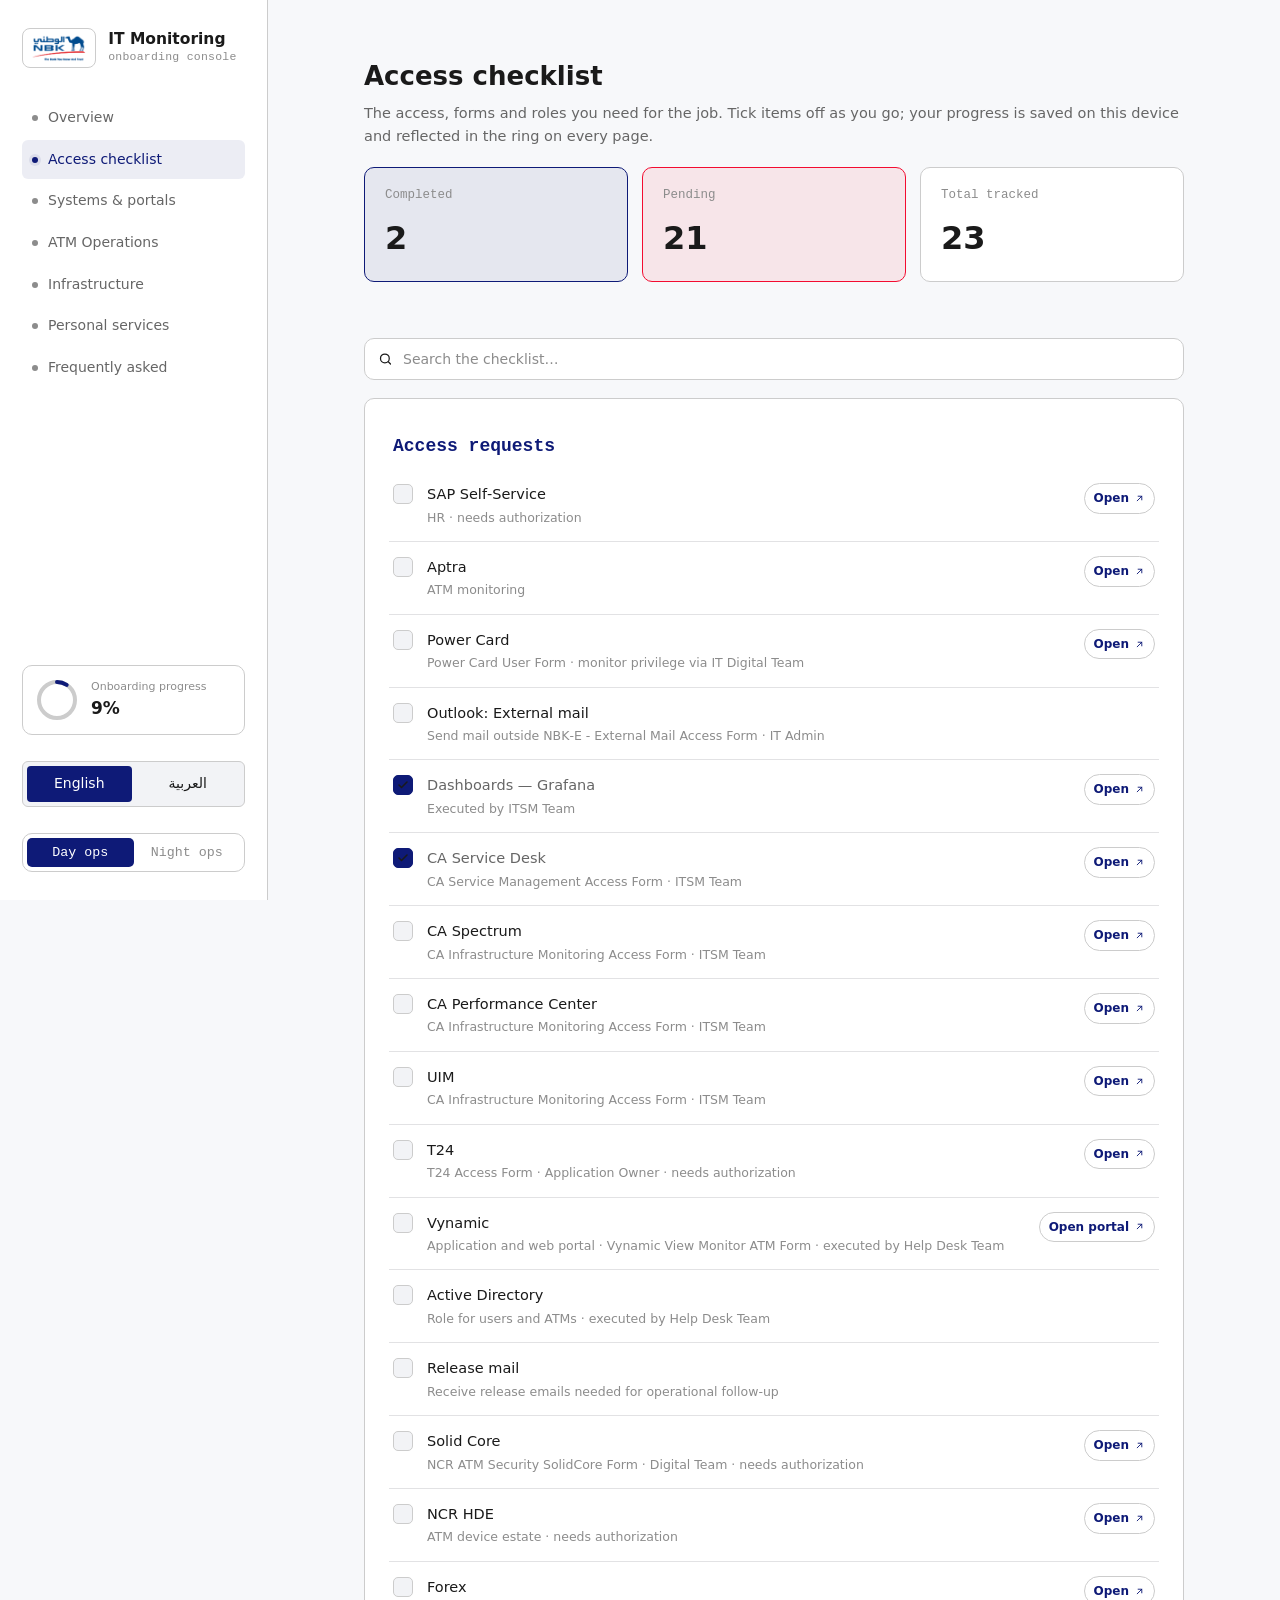
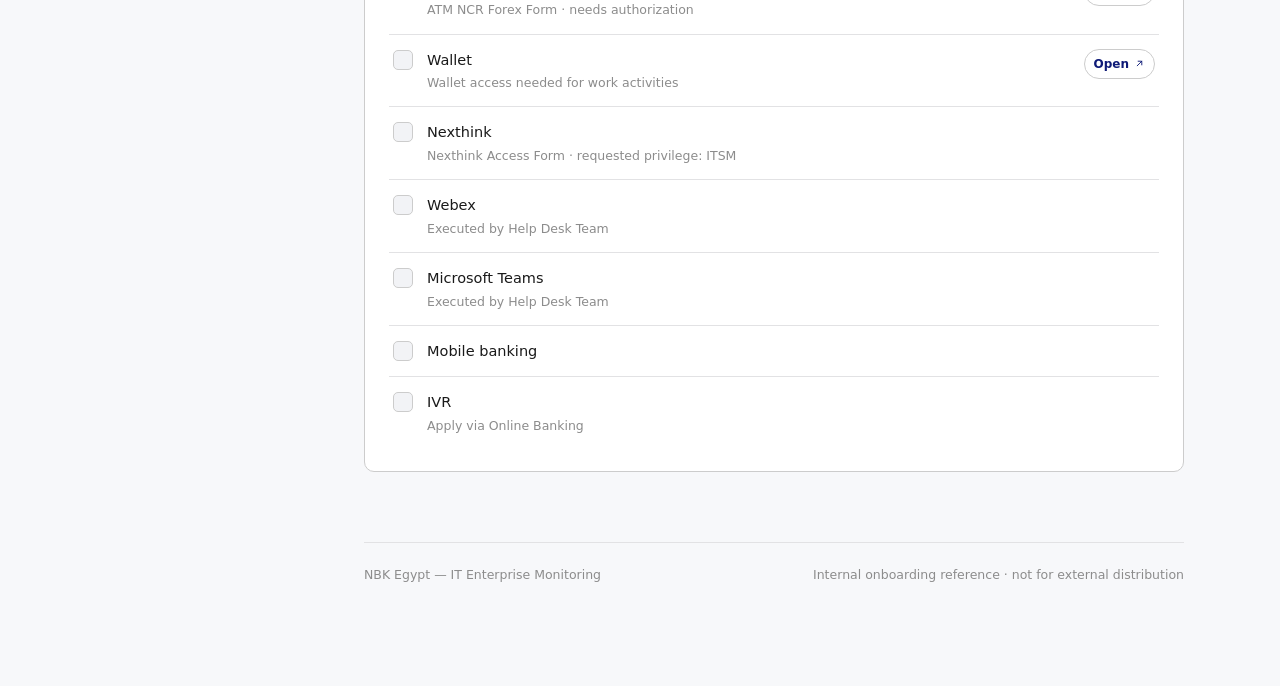
==== commit 101a87c4: "NBK-Onboarding v.3" ====
--- a/access.html
+++ b/access.html
@@ -2,520 +2,454 @@
 <html lang="en">
 
 <head>
-  <meta charset="UTF-8">
-  <meta name="viewport" content="width=device-width, initial-scale=1">
-  <title>Access checklist · NBK-E Monitoring Onboarding</title>
-  <link rel="stylesheet" href="css/style.css">
+    <meta charset="UTF-8">
+    <meta name="viewport" content="width=device-width, initial-scale=1">
+    <title data-content-text="access.pageTitle">Access checklist · NBK-E Monitoring Onboarding</title>
+    <link rel="stylesheet" href="css/style.css" data-content-attrs="{&quot;href&quot;:&quot;assets.stylesheet&quot;}">
 </head>
 
-<body>
-
-  <div class="mobile-top">
-    <a class="brand" href="index.html">
-      <div class="brand-mark"><img src="images/nbk-logo.png" alt="NBK Egypt"></div>
-    </a>
-    <nav class="mobile-nav">
-      <a href="index.html">Overview</a>
-      <a href="access.html" class="active">Access</a>
-      <a href="systems.html">Systems</a>
-    </nav>
-  </div>
-
-  <div class="shell">
-    <aside class="sidebar">
-      <a class="brand" href="index.html">
-        <div class="brand-mark"><img src="images/nbk-logo.png" alt="NBK Egypt"></div>
-        <div>
-          <div class="brand-name">IT Monitoring</div>
-          <div class="brand-sub">onboarding console</div>
-        </div>
-      </a>
-
-      <nav class="side-nav">
-        <a href="index.html"><span class="nav-dot"></span>Overview</a>
-        <a href="access.html" class="active"><span class="nav-dot"></span>Access checklist</a>
-        <a href="systems.html"><span class="nav-dot"></span>Systems &amp; portals</a>
-      </nav>
-
-      <div class="side-foot">
-        <div class="ring-widget">
-          <svg viewBox="0 0 44 44">
+<body data-page="access.html">
+
+    <div class="mobile-top">
+        <a class="brand" href="index.html" data-content-attrs="{&quot;href&quot;:&quot;site.homeUrl&quot;}">
+            <div class="brand-mark"><img src="images/nbk-logo.png" alt="NBK Egypt" data-content-attrs="{&quot;src&quot;:&quot;site.logo.src&quot;,&quot;alt&quot;:&quot;site.logo.alt&quot;}"></div>
+        </a>
+        <div class="language-toggle" role="group" aria-label="Language / اللغة"><button type="button" data-language="en" lang="en">English</button><button type="button" data-language="ar" lang="ar">العربية</button></div>
+        <nav class="mobile-nav" data-navigation="mobile"><a href="index.html">Overview</a><a href="access.html" class="active" aria-current="page">Access</a><a href="systems.html">Systems</a><a href="atm.html">ATM</a><a href="infrastructure.html">Infrastructure</a></nav>
+    </div>
+
+    <div class="shell">
+        <aside class="sidebar">
+            <a class="brand" href="index.html" data-content-attrs="{&quot;href&quot;:&quot;site.homeUrl&quot;}">
+                <div class="brand-mark"><img src="images/nbk-logo.png" alt="NBK Egypt" data-content-attrs="{&quot;src&quot;:&quot;site.logo.src&quot;,&quot;alt&quot;:&quot;site.logo.alt&quot;}"></div>
+                <div>
+                    <div class="brand-name" data-content-text="site.brandName">IT Monitoring</div>
+                    <div class="brand-sub" data-content-text="site.brandSubtitle">onboarding console</div>
+                </div>
+            </a>
+
+            <nav class="side-nav" data-navigation="sidebar"><a href="index.html"><span class="nav-dot"></span>Overview</a><a href="access.html" class="active" aria-current="page"><span class="nav-dot"></span>Access checklist</a><a href="systems.html"><span class="nav-dot"></span>Systems &amp; portals</a>
+                <a href="atm.html"><span class="nav-dot"></span>ATM Operations</a><a href="infrastructure.html"><span class="nav-dot"></span>Infrastructure</a></nav>
+
+            <div class="side-foot">
+                <div class="ring-widget">
+                    <svg viewBox="0 0 44 44">
             <circle class="ring-track" cx="22" cy="22" r="18"></circle>
             <circle class="ring-fill js-ring-fill" cx="22" cy="22" r="18"></circle>
           </svg>
-          <div>
-            <div class="rw-label">Onboarding progress</div>
-            <div class="rw-value js-ring-value">0%</div>
-          </div>
-        </div>
-        <div class="theme-toggle">
-          <button data-theme-btn="light">Day ops</button>
-          <button data-theme-btn="dark">Night ops</button>
-        </div>
-      </div>
-    </aside>
-
-    <main class="main">
-      <div class="page">
-
-        <section style="margin-top:0;">
-          <div class="section-head">
-            <h2 style="font-size:26px;">Access checklist</h2>
-            <p>Everything in one list — tasks, forms and system access. Tick items off as you go; your progress is saved
-              on this device and reflected in the ring on every page.</p>
-          </div>
-
-          <div class="dash-row">
-            <div class="dash-card done">
-              <div class="dash-label">Completed</div>
-              <div class="dash-figure js-done-count">0</div>
+                    <div>
+                        <div class="rw-label" data-content-text="ui.progressLabel">Onboarding progress</div>
+                        <div class="rw-value js-ring-value" data-content-text="ui.initialProgress">0%</div>
+                    </div>
+                </div>
+                <div class="language-toggle" role="group" aria-label="Language / اللغة"><button type="button" data-language="en" lang="en">English</button><button type="button" data-language="ar" lang="ar">العربية</button></div>
+                <div class="theme-toggle">
+                    <button data-theme-btn="light" data-content-text="ui.themes.light">Day ops</button>
+                    <button data-theme-btn="dark" data-content-text="ui.themes.dark">Night ops</button>
+                </div>
             </div>
-            <div class="dash-card pending">
-              <div class="dash-label">Pending</div>
-              <div class="dash-figure js-pending-count">0</div>
-            </div>
-            <div class="dash-card total">
-              <div class="dash-label">Total tracked</div>
-              <div class="dash-figure js-total-count">0</div>
-            </div>
-          </div>
-        </section>
-
-        <section>
-          <div class="search-wrap">
-            <svg viewBox="0 0 24 24" fill="none">
+        </aside>
+
+        <main class="main">
+            <div class="page">
+
+                <section style="margin-top:0;">
+                    <div class="section-head">
+                        <h2 style="font-size:26px;" data-content-text="access.heading">Access checklist</h2>
+                        <p data-content-text="access.description">Everything in one list — tasks, forms and system access. Tick items off as you go; your progress is saved on this device and reflected in the ring on every page.</p>
+                    </div>
+
+                    <div class="dash-row">
+                        <div class="dash-card done">
+                            <div class="dash-label" data-content-text="access.stats.completed">Completed</div>
+                            <div class="dash-figure js-done-count" data-content-text="ui.initialCount">0</div>
+                        </div>
+                        <div class="dash-card pending">
+                            <div class="dash-label" data-content-text="access.stats.pending">Pending</div>
+                            <div class="dash-figure js-pending-count" data-content-text="ui.initialCount">0</div>
+                        </div>
+                        <div class="dash-card total">
+                            <div class="dash-label" data-content-text="access.stats.total">Total tracked</div>
+                            <div class="dash-figure js-total-count" data-content-text="ui.initialCount">0</div>
+                        </div>
+                    </div>
+                </section>
+
+                <section>
+                    <div class="search-wrap">
+                        <svg viewBox="0 0 24 24" fill="none">
               <circle cx="11" cy="11" r="7" stroke="currentColor" stroke-width="2" />
               <path d="M20 20l-3.5-3.5" stroke="currentColor" stroke-width="2" stroke-linecap="round" />
             </svg>
-            <input type="text" id="searchInput" placeholder="Search the checklist…">
-          </div>
-
-          <div class="panel checklist">
-
-            <div class="checklist-group-label">Core tasks</div>
-
-            <div class="check-row" data-search-row="read atm procedures">
-              <input type="checkbox" id="c1" data-track-id="task-read-procedures">
-              <label for="c1">
-                <div class="chk-box"><svg viewBox="0 0 24 24" fill="none">
-                    <path d="M4 12l5 5L20 6" stroke="currentColor" stroke-width="3" stroke-linecap="round"
-                      stroke-linejoin="round" />
-                  </svg></div>
-              </label>
-              <label for="c1" class="chk-main"><span class="chk-text"><span class="chk-title">Read ATM
-                    procedures</span></span></label>
-            </div>
-
-            <div class="check-row" data-search-row="create close atm incidents ca">
-              <input type="checkbox" id="c2" data-track-id="task-atm-incidents-ca">
-              <label for="c2">
-                <div class="chk-box"><svg viewBox="0 0 24 24" fill="none">
-                    <path d="M4 12l5 5L20 6" stroke="currentColor" stroke-width="3" stroke-linecap="round"
-                      stroke-linejoin="round" />
-                  </svg></div>
-              </label>
-              <label for="c2" class="chk-main"><span class="chk-text"><span class="chk-title">Create &amp; close ATM
-                    incidents on CA</span></span></label>
-            </div>
-
-            <div class="check-row" data-search-row="create close it incidents">
-              <input type="checkbox" id="c3" data-track-id="task-it-incidents">
-              <label for="c3">
-                <div class="chk-box"><svg viewBox="0 0 24 24" fill="none">
-                    <path d="M4 12l5 5L20 6" stroke="currentColor" stroke-width="3" stroke-linecap="round"
-                      stroke-linejoin="round" />
-                  </svg></div>
-              </label>
-              <label for="c3" class="chk-main"><span class="chk-text"><span class="chk-title">Create &amp; close IT
-                    incidents</span></span></label>
-            </div>
-
-
-            <div class="check-row" data-search-row="send outage notification email">
-              <input type="checkbox" id="c4" data-track-id="task-outage-email">
-              <label for="c4">
-                <div class="chk-box"><svg viewBox="0 0 24 24" fill="none">
-                    <path d="M4 12l5 5L20 6" stroke="currentColor" stroke-width="3" stroke-linecap="round"
-                      stroke-linejoin="round" />
-                  </svg></div>
-              </label>
-              <label for="c4" class="chk-main"><span class="chk-text"><span class="chk-title">Send outage notification
-                    emails</span></span></label>
-            </div>
-
-            <div class="checklist-group-label">Access requests</div>
-
-            <div class="check-row" data-search-row="sap employee self service hr authorization">
-              <input type="checkbox" id="a22" data-track-id="access-sap">
-              <label for="a22">
-                <div class="chk-box"><svg viewBox="0 0 24 24" fill="none">
-                    <path d="M4 12l5 5L20 6" stroke="currentColor" stroke-width="3" stroke-linecap="round"
-                      stroke-linejoin="round" />
-                  </svg></div>
-              </label>
-              <label for="a22" class="chk-main">
-                <span class="chk-text"><span class="chk-title">SAP Self‑Service</span><span class="chk-note">HR · needs
+                        <input type="text" id="searchInput" placeholder="Search the checklist…" data-content-attrs="{&quot;placeholder&quot;:&quot;access.searchPlaceholder&quot;}">
+                    </div>
+
+                    <div class="panel checklist">
+                        <div class="checklist-group-label" data-content-text="access.groups.access">Access requests</div>
+
+                        <div class="check-row" data-search-row="sap employee self service hr authorization" data-content-attrs="{&quot;data-search-row&quot;:&quot;access.items.access-sap.searchKeywords&quot;}">
+                            <input type="checkbox" id="a22" data-track-id="access-sap">
+                            <label for="a22">
+                <div class="chk-box"><svg viewBox="0 0 24 24" fill="none">
+                    <path d="M4 12l5 5L20 6" stroke="currentColor" stroke-width="3" stroke-linecap="round"
+                      stroke-linejoin="round" />
+                  </svg></div>
+              </label>
+                            <label for="a22" class="chk-main">
+                <span class="chk-text"><span class="chk-title" data-content-text="access.items.access-sap.title">SAP Self‑Service</span><span class="chk-note" data-content-text="access.items.access-sap.note">HR · needs
                     authorization</span></span>
               </label>
-              <a class="chk-link"
-                href="https://headq-hrap-p.awb.local:44330/sap/bc/ui5_ui5/sap/ARSRVC_SUITE_PB/main.html" target="_blank"
-                rel="noopener noreferrer">Open <svg viewBox="0 0 24 24" fill="none">
-                  <path d="M7 17L17 7M9 7h8v8" stroke="currentColor" stroke-width="2" stroke-linecap="round"
-                    stroke-linejoin="round" />
-                </svg></a>
-            </div>
-
-            <div class="check-row" data-search-row="aptra atm monitoring">
-              <input type="checkbox" id="a11" data-track-id="access-aptra">
-              <label for="a11">
-                <div class="chk-box"><svg viewBox="0 0 24 24" fill="none">
-                    <path d="M4 12l5 5L20 6" stroke="currentColor" stroke-width="3" stroke-linecap="round"
-                      stroke-linejoin="round" />
-                  </svg></div>
-              </label>
-              <label for="a11" class="chk-main">
-                <span class="chk-text"><span class="chk-title">Aptra</span><span class="chk-note">ATM
+                            <a class="chk-link" href="https://headq-hrap-p.awb.local:44330/sap/bc/ui5_ui5/sap/ARSRVC_SUITE_PB/main.html" target="_blank" rel="noopener noreferrer" data-content-text="access.items.access-sap.linkLabel" data-content-attrs="{&quot;href&quot;:&quot;systems.sap_self_service.link.href&quot;}">Open <svg viewBox="0 0 24 24" fill="none">
+                  <path d="M7 17L17 7M9 7h8v8" stroke="currentColor" stroke-width="2" stroke-linecap="round"
+                    stroke-linejoin="round" />
+                </svg></a>
+                        </div>
+
+                        <div class="check-row" data-search-row="aptra atm monitoring" data-content-attrs="{&quot;data-search-row&quot;:&quot;access.items.access-aptra.searchKeywords&quot;}">
+                            <input type="checkbox" id="a11" data-track-id="access-aptra">
+                            <label for="a11">
+                <div class="chk-box"><svg viewBox="0 0 24 24" fill="none">
+                    <path d="M4 12l5 5L20 6" stroke="currentColor" stroke-width="3" stroke-linecap="round"
+                      stroke-linejoin="round" />
+                  </svg></div>
+              </label>
+                            <label for="a11" class="chk-main">
+                <span class="chk-text"><span class="chk-title" data-content-text="access.items.access-aptra.title">Aptra</span><span class="chk-note" data-content-text="access.items.access-aptra.note">ATM
                     monitoring</span></span>
               </label>
-              <a class="chk-link" href="https://headq-aptraap-p.awb.local/cxp-core-webapp/login" target="_blank"
-                rel="noopener noreferrer">Open <svg viewBox="0 0 24 24" fill="none">
-                  <path d="M7 17L17 7M9 7h8v8" stroke="currentColor" stroke-width="2" stroke-linecap="round"
-                    stroke-linejoin="round" />
-                </svg></a>
-            </div>
-
-            <div class="check-row" data-search-row="power card powercard user form digital payment digital team">
-              <input type="checkbox" id="a1" data-track-id="access-powercard">
-              <label for="a1">
-                <div class="chk-box"><svg viewBox="0 0 24 24" fill="none">
-                    <path d="M4 12l5 5L20 6" stroke="currentColor" stroke-width="3" stroke-linecap="round"
-                      stroke-linejoin="round" />
-                  </svg></div>
-              </label>
-              <label for="a1" class="chk-main">
-                <span class="chk-text"><span class="chk-title">Power Card</span><span class="chk-note">Power Card User
+                            <a class="chk-link" href="https://headq-aptraap-p.awb.local/cxp-core-webapp/login" target="_blank" rel="noopener noreferrer" data-content-text="access.items.access-aptra.linkLabel" data-content-attrs="{&quot;href&quot;:&quot;systems.aptra.link.href&quot;}">Open <svg viewBox="0 0 24 24" fill="none">
+                  <path d="M7 17L17 7M9 7h8v8" stroke="currentColor" stroke-width="2" stroke-linecap="round"
+                    stroke-linejoin="round" />
+                </svg></a>
+                        </div>
+
+                        <div class="check-row" data-search-row="power card powercard user form digital payment digital team" data-content-attrs="{&quot;data-search-row&quot;:&quot;access.items.access-powercard.searchKeywords&quot;}">
+                            <input type="checkbox" id="a1" data-track-id="access-powercard">
+                            <label for="a1">
+                <div class="chk-box"><svg viewBox="0 0 24 24" fill="none">
+                    <path d="M4 12l5 5L20 6" stroke="currentColor" stroke-width="3" stroke-linecap="round"
+                      stroke-linejoin="round" />
+                  </svg></div>
+              </label>
+                            <label for="a1" class="chk-main">
+                <span class="chk-text"><span class="chk-title" data-content-text="access.items.access-powercard.title">Power Card</span><span class="chk-note" data-content-text="access.items.access-powercard.note">Power Card User
                     Form · monitor privilege via IT Digital Team</span></span>
               </label>
-              <a class="chk-link" href="https://10.99.32.66:9444/PowerCardv35/#/login" target="_blank"
-                rel="noopener noreferrer">Open <svg viewBox="0 0 24 24" fill="none">
-                  <path d="M7 17L17 7M9 7h8v8" stroke="currentColor" stroke-width="2" stroke-linecap="round"
-                    stroke-linejoin="round" />
-                </svg></a>
-            </div>
-
-            <div class="check-row" data-search-row="external mail access form it admin outside nbk-e">
-              <input type="checkbox" id="a10" data-track-id="access-externalmail">
-              <label for="a10">
-                <div class="chk-box"><svg viewBox="0 0 24 24" fill="none">
-                    <path d="M4 12l5 5L20 6" stroke="currentColor" stroke-width="3" stroke-linecap="round"
-                      stroke-linejoin="round" />
-                  </svg></div>
-              </label>
-              <label for="a10" class="chk-main">
-                <span class="chk-text"><span class="chk-title">Outlook: External mail</span><span class="chk-note">Send
+                            <a class="chk-link" href="https://10.99.32.66:9444/PowerCardv35/#/login" target="_blank" rel="noopener noreferrer" data-content-text="access.items.access-powercard.linkLabel" data-content-attrs="{&quot;href&quot;:&quot;systems.power_card.link.href&quot;}">Open <svg viewBox="0 0 24 24" fill="none">
+                  <path d="M7 17L17 7M9 7h8v8" stroke="currentColor" stroke-width="2" stroke-linecap="round"
+                    stroke-linejoin="round" />
+                </svg></a>
+                        </div>
+
+                        <div class="check-row" data-search-row="external mail access form it admin outside nbk-e" data-content-attrs="{&quot;data-search-row&quot;:&quot;access.items.access-externalmail.searchKeywords&quot;}">
+                            <input type="checkbox" id="a10" data-track-id="access-externalmail">
+                            <label for="a10">
+                <div class="chk-box"><svg viewBox="0 0 24 24" fill="none">
+                    <path d="M4 12l5 5L20 6" stroke="currentColor" stroke-width="3" stroke-linecap="round"
+                      stroke-linejoin="round" />
+                  </svg></div>
+              </label>
+                            <label for="a10" class="chk-main">
+                <span class="chk-text"><span class="chk-title" data-content-text="access.items.access-externalmail.title">Outlook: External mail</span><span class="chk-note" data-content-text="access.items.access-externalmail.note">Send
                     mail outside NBK‑E -
                     External Mail Access Form · IT Admin</span></span>
               </label>
+                        </div>
+
+                        <div class="check-row" data-search-row="dashboards grafana itsm team" data-content-attrs="{&quot;data-search-row&quot;:&quot;access.items.access-dashboards.searchKeywords&quot;}">
+                            <input type="checkbox" id="a17" data-track-id="access-dashboards">
+                            <label for="a17">
+                <div class="chk-box"><svg viewBox="0 0 24 24" fill="none">
+                    <path d="M4 12l5 5L20 6" stroke="currentColor" stroke-width="3" stroke-linecap="round"
+                      stroke-linejoin="round" />
+                  </svg></div>
+              </label>
+                            <label for="a17" class="chk-main">
+                <span class="chk-text"><span class="chk-title" data-content-text="access.items.access-dashboards.title">Dashboards — Grafana</span><span
+                    class="chk-note" data-content-text="access.items.access-dashboards.note">Executed by ITSM Team</span></span>
+              </label>
+                            <a class="chk-link" href="https://itdashboards/login" target="_blank" rel="noopener noreferrer" data-content-text="access.items.access-dashboards.linkLabel" data-content-attrs="{&quot;href&quot;:&quot;systems.grafana.link.href&quot;}">Open <svg
+                  viewBox="0 0 24 24" fill="none">
+                  <path d="M7 17L17 7M9 7h8v8" stroke="currentColor" stroke-width="2" stroke-linecap="round"
+                    stroke-linejoin="round" />
+                </svg></a>
+                        </div>
+
+                        <div class="check-row" data-search-row="ca service desk management access form itsm ticketing" data-content-attrs="{&quot;data-search-row&quot;:&quot;access.items.access-ca.searchKeywords&quot;}">
+                            <input type="checkbox" id="a4" data-track-id="access-ca">
+                            <label for="a4">
+                <div class="chk-box"><svg viewBox="0 0 24 24" fill="none">
+                    <path d="M4 12l5 5L20 6" stroke="currentColor" stroke-width="3" stroke-linecap="round"
+                      stroke-linejoin="round" />
+                  </svg></div>
+              </label>
+                            <label for="a4" class="chk-main">
+                <span class="chk-text"><span class="chk-title" data-content-text="access.items.access-ca.title">CA Service Desk</span><span class="chk-note" data-content-text="access.items.access-ca.note">CA Service
+                    Management Access Form · ITSM Team</span></span>
+              </label>
+                            <a class="chk-link" href="https://mynbkservices:8443/CAisd/servicedesk" target="_blank" rel="noopener noreferrer" data-content-text="access.items.access-ca.linkLabel" data-content-attrs="{&quot;href&quot;:&quot;systems.ca_service_desk.link.href&quot;}">Open <svg viewBox="0 0 24 24" fill="none">
+                  <path d="M7 17L17 7M9 7h8v8" stroke="currentColor" stroke-width="2" stroke-linecap="round"
+                    stroke-linejoin="round" />
+                </svg></a>
+                        </div>
+                        <div class="check-row" data-search-row="ca spectrum infrastructure monitoring access form itsm" data-content-attrs="{&quot;data-search-row&quot;:&quot;access.items.access-spectrum.searchKeywords&quot;}">
+                            <input type="checkbox" id="a9" data-track-id="access-spectrum">
+                            <label for="a9">
+                <div class="chk-box"><svg viewBox="0 0 24 24" fill="none">
+                    <path d="M4 12l5 5L20 6" stroke="currentColor" stroke-width="3" stroke-linecap="round"
+                      stroke-linejoin="round" />
+                  </svg></div>
+              </label>
+                            <label for="a9" class="chk-main">
+                <span class="chk-text"><span class="chk-title" data-content-text="access.items.access-spectrum.title">CA Spectrum</span><span class="chk-note" data-content-text="access.items.access-spectrum.note">CA
+                    Infrastructure Monitoring Access Form · ITSM Team</span></span>
+              </label>
+                            <a class="chk-link" href="https://caspectrum/spectrum/" target="_blank" rel="noopener noreferrer" data-content-text="access.items.access-spectrum.linkLabel" data-content-attrs="{&quot;href&quot;:&quot;systems.spectrum.link.href&quot;}">Open
+                <svg viewBox="0 0 24 24" fill="none">
+                  <path d="M7 17L17 7M9 7h8v8" stroke="currentColor" stroke-width="2" stroke-linecap="round"
+                    stroke-linejoin="round" />
+                </svg></a>
+                        </div>
+
+                        <div class="check-row" data-search-row="ca performance center infrastructure monitoring access form itsm" data-content-attrs="{&quot;data-search-row&quot;:&quot;access.items.access-perfcenter.searchKeywords&quot;}">
+                            <input type="checkbox" id="a8" data-track-id="access-perfcenter">
+                            <label for="a8">
+                <div class="chk-box"><svg viewBox="0 0 24 24" fill="none">
+                    <path d="M4 12l5 5L20 6" stroke="currentColor" stroke-width="3" stroke-linecap="round"
+                      stroke-linejoin="round" />
+                  </svg></div>
+              </label>
+                            <label for="a8" class="chk-main">
+                <span class="chk-text"><span class="chk-title" data-content-text="access.items.access-perfcenter.title">CA Performance Center</span><span class="chk-note" data-content-text="access.items.access-perfcenter.note">CA
+                    Infrastructure Monitoring Access Form · ITSM Team</span></span>
+              </label>
+                            <a class="chk-link" href="https://capc:8382/sso/sign-in.jsp" target="_blank" rel="noopener noreferrer" data-content-text="access.items.access-perfcenter.linkLabel" data-content-attrs="{&quot;href&quot;:&quot;systems.performance_center.link.href&quot;}">Open <svg viewBox="0 0 24 24" fill="none">
+                  <path d="M7 17L17 7M9 7h8v8" stroke="currentColor" stroke-width="2" stroke-linecap="round"
+                    stroke-linejoin="round" />
+                </svg></a>
+                        </div>
+
+                        <div class="check-row" data-search-row="uim infrastructure monitoring access form itsm" data-content-attrs="{&quot;data-search-row&quot;:&quot;access.items.access-uim.searchKeywords&quot;}">
+                            <input type="checkbox" id="a7" data-track-id="access-uim">
+                            <label for="a7">
+                <div class="chk-box"><svg viewBox="0 0 24 24" fill="none">
+                    <path d="M4 12l5 5L20 6" stroke="currentColor" stroke-width="3" stroke-linecap="round"
+                      stroke-linejoin="round" />
+                  </svg></div>
+              </label>
+                            <label for="a7" class="chk-main">
+                <span class="chk-text"><span class="chk-title" data-content-text="access.items.access-uim.title">UIM</span><span class="chk-note" data-content-text="access.items.access-uim.note">CA Infrastructure
+                    Monitoring Access Form · ITSM Team</span></span>
+              </label>
+                            <a class="chk-link" href="https://uimportal/operatorconsole_portlet/standalone_login.jsp" target="_blank" rel="noopener noreferrer" data-content-text="access.items.access-uim.linkLabel" data-content-attrs="{&quot;href&quot;:&quot;systems.uim.link.href&quot;}">Open <svg viewBox="0 0 24 24" fill="none">
+                  <path d="M7 17L17 7M9 7h8v8" stroke="currentColor" stroke-width="2" stroke-linecap="round"
+                    stroke-linejoin="round" />
+                </svg></a>
+                        </div>
+
+                        <div class="check-row" data-search-row="t24 access form application owner authorization" data-content-attrs="{&quot;data-search-row&quot;:&quot;access.items.access-t24.searchKeywords&quot;}">
+                            <input type="checkbox" id="a2" data-track-id="access-t24">
+                            <label for="a2">
+                <div class="chk-box"><svg viewBox="0 0 24 24" fill="none">
+                    <path d="M4 12l5 5L20 6" stroke="currentColor" stroke-width="3" stroke-linecap="round"
+                      stroke-linejoin="round" />
+                  </svg></div>
+              </label>
+                            <label for="a2" class="chk-main">
+                <span class="chk-text"><span class="chk-title" data-content-text="access.items.access-t24.title">T24</span><span class="chk-note" data-content-text="access.items.access-t24.note">T24 Access Form ·
+                    Application Owner · needs authorization</span></span>
+              </label>
+                            <a class="chk-link" href="https://t24production/Browser/Logoff" target="_blank" rel="noopener noreferrer" data-content-text="access.items.access-t24.linkLabel" data-content-attrs="{&quot;href&quot;:&quot;systems.t24.link.href&quot;}">Open <svg viewBox="0 0 24 24" fill="none">
+                  <path d="M7 17L17 7M9 7h8v8" stroke="currentColor" stroke-width="2" stroke-linecap="round"
+                    stroke-linejoin="round" />
+                </svg></a>
+                        </div>
+
+                        <div class="check-row" data-search-row="vynamic application web portal view monitor atm form help desk team" data-content-attrs="{&quot;data-search-row&quot;:&quot;access.items.access-vynamic.searchKeywords&quot;}">
+                            <input type="checkbox" id="a12" data-track-id="access-vynamic">
+                            <label for="a12">
+                <div class="chk-box"><svg viewBox="0 0 24 24" fill="none">
+                    <path d="M4 12l5 5L20 6" stroke="currentColor" stroke-width="3" stroke-linecap="round"
+                      stroke-linejoin="round" />
+                  </svg></div>
+              </label>
+                            <label for="a12" class="chk-main">
+                <span class="chk-text"><span class="chk-title" data-content-text="access.items.access-vynamic.title">Vynamic</span><span class="chk-note" data-content-text="access.items.access-vynamic.note">Application and web portal · Vynamic View Monitor ATM Form · executed by Help Desk Team</span></span>
+              </label>
+                            <a class="chk-link" href="https://headq-vymap-p.awb.local:8443/webconsole/login.xhtml" target="_blank" rel="noopener noreferrer" data-content-text="access.items.access-vynamic.linkLabel" data-content-attrs="{&quot;href&quot;:&quot;access.items.access-vynamic.linkHref&quot;}">Open portal <svg viewBox="0 0 24 24" fill="none"><path d="M7 17L17 7M9 7h8v8" stroke="currentColor" stroke-width="2" stroke-linecap="round" stroke-linejoin="round" /></svg></a>
+                        </div>
+
+
+
+                        <div class="check-row" data-search-row="active directory monitor privilege help desk team" data-content-attrs="{&quot;data-search-row&quot;:&quot;access.items.access-ad.searchKeywords&quot;}">
+                            <input type="checkbox" id="a14" data-track-id="access-ad">
+                            <label for="a14">
+                <div class="chk-box"><svg viewBox="0 0 24 24" fill="none">
+                    <path d="M4 12l5 5L20 6" stroke="currentColor" stroke-width="3" stroke-linecap="round"
+                      stroke-linejoin="round" />
+                  </svg></div>
+              </label>
+                            <label for="a14" class="chk-main">
+                <span class="chk-text"><span class="chk-title" data-content-text="access.items.access-ad.title">Active Directory</span><span class="chk-note" data-content-text="access.items.access-ad.note">IT monitor
+                    privilege · executed by Help Desk Team</span></span>
+              </label>
+                        </div>
+
+                        <div class="check-row" data-search-row="release mail email notification deployment change" data-content-attrs="{&quot;data-search-row&quot;:&quot;access.items.access-release-mail.searchKeywords&quot;}">
+                            <input type="checkbox" id="a23" data-track-id="access-release-mail">
+                            <label for="a23"><div class="chk-box"><svg viewBox="0 0 24 24" fill="none"><path d="M4 12l5 5L20 6" stroke="currentColor" stroke-width="3" stroke-linecap="round" stroke-linejoin="round" /></svg></div></label>
+                            <label for="a23" class="chk-main"><span class="chk-text"><span class="chk-title" data-content-text="access.items.access-release-mail.title">Release mail</span><span class="chk-note" data-content-text="access.items.access-release-mail.note">Receive release emails needed for operational follow-up</span></span></label>
+                        </div>
+
+                        <div class="check-row" data-search-row="solid core solidcore ncr atm security digital team authorization" data-content-attrs="{&quot;data-search-row&quot;:&quot;access.items.access-solidcore.searchKeywords&quot;}">
+                            <input type="checkbox" id="a3" data-track-id="access-solidcore">
+                            <label for="a3">
+                <div class="chk-box"><svg viewBox="0 0 24 24" fill="none">
+                    <path d="M4 12l5 5L20 6" stroke="currentColor" stroke-width="3" stroke-linecap="round"
+                      stroke-linejoin="round" />
+                  </svg></div>
+              </label>
+                            <label for="a3" class="chk-main">
+                <span class="chk-text"><span class="chk-title" data-content-text="access.items.access-solidcore.title">Solid Core</span><span class="chk-note" data-content-text="access.items.access-solidcore.note">NCR ATM Security
+                    SolidCore Form · Digital Team · needs authorization</span></span>
+              </label>
+                            <a class="chk-link" href="https://headq-solidap-p:8443/core/orionNavigationLogin.do" target="_blank" rel="noopener noreferrer" data-content-text="access.items.access-solidcore.linkLabel" data-content-attrs="{&quot;href&quot;:&quot;systems.solid_core.link.href&quot;}">Open <svg viewBox="0 0 24 24" fill="none">
+                  <path d="M7 17L17 7M9 7h8v8" stroke="currentColor" stroke-width="2" stroke-linecap="round"
+                    stroke-linejoin="round" />
+                </svg></a>
+                        </div>
+
+                        <div class="check-row" data-search-row="ncr hde atm device estate authorization" data-content-attrs="{&quot;data-search-row&quot;:&quot;access.items.access-ncrhde.searchKeywords&quot;}">
+                            <input type="checkbox" id="a21" data-track-id="access-ncrhde">
+                            <label for="a21">
+                <div class="chk-box"><svg viewBox="0 0 24 24" fill="none">
+                    <path d="M4 12l5 5L20 6" stroke="currentColor" stroke-width="3" stroke-linecap="round"
+                      stroke-linejoin="round" />
+                  </svg></div>
+              </label>
+                            <label for="a21" class="chk-main">
+                <span class="chk-text"><span class="chk-title" data-content-text="access.items.access-ncrhde.title">NCR HDE</span><span class="chk-note" data-content-text="access.items.access-ncrhde.note">ATM device estate ·
+                    needs authorization</span></span>
+              </label>
+                            <a class="chk-link" href="https://headq-hdesdw-p/Account/LogOn" target="_blank" rel="noopener noreferrer" data-content-text="access.items.access-ncrhde.linkLabel" data-content-attrs="{&quot;href&quot;:&quot;systems.ncr_hde.link.href&quot;}">Open <svg viewBox="0 0 24 24" fill="none">
+                  <path d="M7 17L17 7M9 7h8v8" stroke="currentColor" stroke-width="2" stroke-linecap="round"
+                    stroke-linejoin="round" />
+                </svg></a>
+                        </div>
+
+                        <div class="check-row" data-search-row="forex atm ncr forex form application team" data-content-attrs="{&quot;data-search-row&quot;:&quot;access.items.access-forex.searchKeywords&quot;}">
+                            <input type="checkbox" id="a6" data-track-id="access-forex">
+                            <label for="a6">
+                <div class="chk-box"><svg viewBox="0 0 24 24" fill="none">
+                    <path d="M4 12l5 5L20 6" stroke="currentColor" stroke-width="3" stroke-linecap="round"
+                      stroke-linejoin="round" />
+                  </svg></div>
+              </label>
+                            <label for="a6" class="chk-main">
+                <span class="chk-text"><span class="chk-title" data-content-text="access.items.access-forex.title">Forex</span><span class="chk-note" data-content-text="access.items.access-forex.note">ATM NCR Forex Form ·
+                    needs authorization</span></span>
+              </label>
+                            <a class="chk-link" href="https://10.99.1.200/FFMS_V2/MainPages/Login.aspx" target="_blank" rel="noopener noreferrer" data-content-text="access.items.access-forex.linkLabel" data-content-attrs="{&quot;href&quot;:&quot;access.items.access-forex.linkHref&quot;}">Open <svg viewBox="0 0 24 24" fill="none"><path d="M7 17L17 7M9 7h8v8" stroke="currentColor" stroke-width="2" stroke-linecap="round" stroke-linejoin="round" /></svg></a>
+                        </div>
+
+                        <div class="check-row" data-search-row="wallet access digital payment" data-content-attrs="{&quot;data-search-row&quot;:&quot;access.items.access-wallet.searchKeywords&quot;}">
+                            <input type="checkbox" id="a24" data-track-id="access-wallet">
+                            <label for="a24"><div class="chk-box"><svg viewBox="0 0 24 24" fill="none"><path d="M4 12l5 5L20 6" stroke="currentColor" stroke-width="3" stroke-linecap="round" stroke-linejoin="round" /></svg></div></label>
+                            <label for="a24" class="chk-main"><span class="chk-text"><span class="chk-title" data-content-text="access.items.access-wallet.title">Wallet</span><span class="chk-note" data-content-text="access.items.access-wallet.note">Wallet access needed for work activities</span></span></label>
+                            <a class="chk-link" href="https://headq-fncrap-p.awb.local/portal/MainPages/0000_Login.aspx" target="_blank" rel="noopener noreferrer" data-content-text="access.items.access-wallet.linkLabel" data-content-attrs="{&quot;href&quot;:&quot;access.items.access-wallet.linkHref&quot;}">Open <svg viewBox="0 0 24 24" fill="none"><path d="M7 17L17 7M9 7h8v8" stroke="currentColor" stroke-width="2" stroke-linecap="round" stroke-linejoin="round" /></svg></a>
+                        </div>
+
+                        <div class="check-row" data-search-row="nexthink access form itsm privilege" data-content-attrs="{&quot;data-search-row&quot;:&quot;access.items.access-nexthink.searchKeywords&quot;}">
+                            <input type="checkbox" id="a5" data-track-id="access-nexthink">
+                            <label for="a5">
+                <div class="chk-box"><svg viewBox="0 0 24 24" fill="none">
+                    <path d="M4 12l5 5L20 6" stroke="currentColor" stroke-width="3" stroke-linecap="round"
+                      stroke-linejoin="round" />
+                  </svg></div>
+              </label>
+                            <label for="a5" class="chk-main">
+                <span class="chk-text"><span class="chk-title" data-content-text="access.items.access-nexthink.title">Nexthink</span><span class="chk-note" data-content-text="access.items.access-nexthink.note">Nexthink Access
+                    Form · requested privilege: ITSM</span></span>
+              </label>
+                        </div>
+
+                        <div class="check-row" data-search-row="webex help desk team" data-content-attrs="{&quot;data-search-row&quot;:&quot;access.items.access-webex.searchKeywords&quot;}">
+                            <input type="checkbox" id="a15" data-track-id="access-webex">
+                            <label for="a15">
+                <div class="chk-box"><svg viewBox="0 0 24 24" fill="none">
+                    <path d="M4 12l5 5L20 6" stroke="currentColor" stroke-width="3" stroke-linecap="round"
+                      stroke-linejoin="round" />
+                  </svg></div>
+              </label>
+                            <label for="a15" class="chk-main">
+                <span class="chk-text"><span class="chk-title" data-content-text="access.items.access-webex.title">Webex</span><span class="chk-note" data-content-text="access.items.access-webex.note">Executed by Help Desk
+                    Team</span></span>
+              </label>
+                        </div>
+
+                        <div class="check-row" data-search-row="microsoft teams help desk team" data-content-attrs="{&quot;data-search-row&quot;:&quot;access.items.access-teams.searchKeywords&quot;}">
+                            <input type="checkbox" id="a16" data-track-id="access-teams">
+                            <label for="a16">
+                <div class="chk-box"><svg viewBox="0 0 24 24" fill="none">
+                    <path d="M4 12l5 5L20 6" stroke="currentColor" stroke-width="3" stroke-linecap="round"
+                      stroke-linejoin="round" />
+                  </svg></div>
+              </label>
+                            <label for="a16" class="chk-main">
+                <span class="chk-text"><span class="chk-title" data-content-text="access.items.access-teams.title">Microsoft Teams</span><span class="chk-note" data-content-text="access.items.access-teams.note">Executed by
+                    Help Desk Team</span></span>
+              </label>
+                        </div>
+
+
+
+                        <div class="check-row" data-search-row="mobile banking" data-content-attrs="{&quot;data-search-row&quot;:&quot;access.items.access-obanking.searchKeywords&quot;}">
+                            <input type="checkbox" id="a19" data-track-id="access-obanking">
+                            <label for="a19">
+                <div class="chk-box"><svg viewBox="0 0 24 24" fill="none">
+                    <path d="M4 12l5 5L20 6" stroke="currentColor" stroke-width="3" stroke-linecap="round"
+                      stroke-linejoin="round" />
+                  </svg></div>
+              </label>
+                            <label for="a19" class="chk-main">
+                <span class="chk-text"><span class="chk-title" data-content-text="access.items.access-obanking.title">Mobile banking</span></span>
+              </label>
+                        </div>
+
+                        <div class="check-row" data-search-row="ivr apply online banking call center" data-content-attrs="{&quot;data-search-row&quot;:&quot;access.items.access-ivr.searchKeywords&quot;}">
+                            <input type="checkbox" id="a20" data-track-id="access-ivr">
+                            <label for="a20">
+                <div class="chk-box"><svg viewBox="0 0 24 24" fill="none">
+                    <path d="M4 12l5 5L20 6" stroke="currentColor" stroke-width="3" stroke-linecap="round"
+                      stroke-linejoin="round" />
+                  </svg></div>
+              </label>
+                            <label for="a20" class="chk-main">
+                <span class="chk-text"><span class="chk-title" data-content-text="access.items.access-ivr.title">IVR</span><span class="chk-note" data-content-text="access.items.access-ivr.note">Apply via Online Banking
+                    · executed by Call Center</span></span>
+              </label>
+                        </div>
+
+
+
+
+
+                    </div>
+                </section>
+
+                <div class="page-foot">
+                    <span data-content-text="site.footer.organization">NBK Egypt — IT Enterprise Monitoring</span>
+                    <span data-content-text="site.footer.notice">Internal onboarding reference · not for external distribution</span>
+                </div>
+
             </div>
-
-            <div class="check-row" data-search-row="dashboards grafana itsm team">
-              <input type="checkbox" id="a17" data-track-id="access-dashboards">
-              <label for="a17">
-                <div class="chk-box"><svg viewBox="0 0 24 24" fill="none">
-                    <path d="M4 12l5 5L20 6" stroke="currentColor" stroke-width="3" stroke-linecap="round"
-                      stroke-linejoin="round" />
-                  </svg></div>
-              </label>
-              <label for="a17" class="chk-main">
-                <span class="chk-text"><span class="chk-title">Dashboards — Grafana</span><span
-                    class="chk-note">Executed by ITSM Team</span></span>
-              </label>
-              <a class="chk-link" href="https://itdashboards/login" target="_blank" rel="noopener noreferrer">Open <svg
-                  viewBox="0 0 24 24" fill="none">
-                  <path d="M7 17L17 7M9 7h8v8" stroke="currentColor" stroke-width="2" stroke-linecap="round"
-                    stroke-linejoin="round" />
-                </svg></a>
-            </div>
-
-            <div class="check-row" data-search-row="ca service desk management access form itsm ticketing">
-              <input type="checkbox" id="a4" data-track-id="access-ca">
-              <label for="a4">
-                <div class="chk-box"><svg viewBox="0 0 24 24" fill="none">
-                    <path d="M4 12l5 5L20 6" stroke="currentColor" stroke-width="3" stroke-linecap="round"
-                      stroke-linejoin="round" />
-                  </svg></div>
-              </label>
-              <label for="a4" class="chk-main">
-                <span class="chk-text"><span class="chk-title">CA Service Desk</span><span class="chk-note">CA Service
-                    Management Access Form · ITSM Team</span></span>
-              </label>
-              <a class="chk-link" href="https://mynbkservices:8443/CAisd/servicedesk" target="_blank"
-                rel="noopener noreferrer">Open <svg viewBox="0 0 24 24" fill="none">
-                  <path d="M7 17L17 7M9 7h8v8" stroke="currentColor" stroke-width="2" stroke-linecap="round"
-                    stroke-linejoin="round" />
-                </svg></a>
-            </div>
-            <div class="check-row" data-search-row="ca spectrum infrastructure monitoring access form itsm">
-              <input type="checkbox" id="a9" data-track-id="access-spectrum">
-              <label for="a9">
-                <div class="chk-box"><svg viewBox="0 0 24 24" fill="none">
-                    <path d="M4 12l5 5L20 6" stroke="currentColor" stroke-width="3" stroke-linecap="round"
-                      stroke-linejoin="round" />
-                  </svg></div>
-              </label>
-              <label for="a9" class="chk-main">
-                <span class="chk-text"><span class="chk-title">CA Spectrum</span><span class="chk-note">CA
-                    Infrastructure Monitoring Access Form · ITSM Team</span></span>
-              </label>
-              <a class="chk-link" href="https://caspectrum/spectrum/" target="_blank" rel="noopener noreferrer">Open
-                <svg viewBox="0 0 24 24" fill="none">
-                  <path d="M7 17L17 7M9 7h8v8" stroke="currentColor" stroke-width="2" stroke-linecap="round"
-                    stroke-linejoin="round" />
-                </svg></a>
-            </div>
-
-            <div class="check-row" data-search-row="ca performance center infrastructure monitoring access form itsm">
-              <input type="checkbox" id="a8" data-track-id="access-perfcenter">
-              <label for="a8">
-                <div class="chk-box"><svg viewBox="0 0 24 24" fill="none">
-                    <path d="M4 12l5 5L20 6" stroke="currentColor" stroke-width="3" stroke-linecap="round"
-                      stroke-linejoin="round" />
-                  </svg></div>
-              </label>
-              <label for="a8" class="chk-main">
-                <span class="chk-text"><span class="chk-title">CA Performance Center</span><span class="chk-note">CA
-                    Infrastructure Monitoring Access Form · ITSM Team</span></span>
-              </label>
-              <a class="chk-link" href="https://capc:8382/sso/sign-in.jsp" target="_blank"
-                rel="noopener noreferrer">Open <svg viewBox="0 0 24 24" fill="none">
-                  <path d="M7 17L17 7M9 7h8v8" stroke="currentColor" stroke-width="2" stroke-linecap="round"
-                    stroke-linejoin="round" />
-                </svg></a>
-            </div>
-
-            <div class="check-row" data-search-row="uim infrastructure monitoring access form itsm">
-              <input type="checkbox" id="a7" data-track-id="access-uim">
-              <label for="a7">
-                <div class="chk-box"><svg viewBox="0 0 24 24" fill="none">
-                    <path d="M4 12l5 5L20 6" stroke="currentColor" stroke-width="3" stroke-linecap="round"
-                      stroke-linejoin="round" />
-                  </svg></div>
-              </label>
-              <label for="a7" class="chk-main">
-                <span class="chk-text"><span class="chk-title">UIM</span><span class="chk-note">CA Infrastructure
-                    Monitoring Access Form · ITSM Team</span></span>
-              </label>
-              <a class="chk-link" href="https://uimportal/operatorconsole_portlet/standalone_login.jsp" target="_blank"
-                rel="noopener noreferrer">Open <svg viewBox="0 0 24 24" fill="none">
-                  <path d="M7 17L17 7M9 7h8v8" stroke="currentColor" stroke-width="2" stroke-linecap="round"
-                    stroke-linejoin="round" />
-                </svg></a>
-            </div>
-
-            <div class="check-row" data-search-row="t24 access form application owner authorization">
-              <input type="checkbox" id="a2" data-track-id="access-t24">
-              <label for="a2">
-                <div class="chk-box"><svg viewBox="0 0 24 24" fill="none">
-                    <path d="M4 12l5 5L20 6" stroke="currentColor" stroke-width="3" stroke-linecap="round"
-                      stroke-linejoin="round" />
-                  </svg></div>
-              </label>
-              <label for="a2" class="chk-main">
-                <span class="chk-text"><span class="chk-title">T24</span><span class="chk-note">T24 Access Form ·
-                    Application Owner · needs authorization</span></span>
-              </label>
-              <a class="chk-link" href="https://t24production/Browser/Logoff" target="_blank"
-                rel="noopener noreferrer">Open <svg viewBox="0 0 24 24" fill="none">
-                  <path d="M7 17L17 7M9 7h8v8" stroke="currentColor" stroke-width="2" stroke-linecap="round"
-                    stroke-linejoin="round" />
-                </svg></a>
-            </div>
-
-            <div class="check-row" data-search-row="vynamic view monitor atm form help desk team">
-              <input type="checkbox" id="a12" data-track-id="access-vynamic">
-              <label for="a12">
-                <div class="chk-box"><svg viewBox="0 0 24 24" fill="none">
-                    <path d="M4 12l5 5L20 6" stroke="currentColor" stroke-width="3" stroke-linecap="round"
-                      stroke-linejoin="round" />
-                  </svg></div>
-              </label>
-              <label for="a12" class="chk-main">
-                <span class="chk-text"><span class="chk-title">Vynamic</span><span class="chk-note">Vynamic View Monitor
-                    ATM Form · executed by Help Desk Team</span></span>
-              </label>
-            </div>
-
-
-
-            <div class="check-row" data-search-row="active directory monitor privilege help desk team">
-              <input type="checkbox" id="a14" data-track-id="access-ad">
-              <label for="a14">
-                <div class="chk-box"><svg viewBox="0 0 24 24" fill="none">
-                    <path d="M4 12l5 5L20 6" stroke="currentColor" stroke-width="3" stroke-linecap="round"
-                      stroke-linejoin="round" />
-                  </svg></div>
-              </label>
-              <label for="a14" class="chk-main">
-                <span class="chk-text"><span class="chk-title">Active Directory</span><span class="chk-note">IT monitor
-                    privilege · executed by Help Desk Team</span></span>
-              </label>
-            </div>
-
-            <div class="check-row" data-search-row="solid core solidcore ncr atm security digital team authorization">
-              <input type="checkbox" id="a3" data-track-id="access-solidcore">
-              <label for="a3">
-                <div class="chk-box"><svg viewBox="0 0 24 24" fill="none">
-                    <path d="M4 12l5 5L20 6" stroke="currentColor" stroke-width="3" stroke-linecap="round"
-                      stroke-linejoin="round" />
-                  </svg></div>
-              </label>
-              <label for="a3" class="chk-main">
-                <span class="chk-text"><span class="chk-title">Solid Core</span><span class="chk-note">NCR ATM Security
-                    SolidCore Form · Digital Team · needs authorization</span></span>
-              </label>
-              <a class="chk-link" href="https://headq-solidap-p:8443/core/orionNavigationLogin.do" target="_blank"
-                rel="noopener noreferrer">Open <svg viewBox="0 0 24 24" fill="none">
-                  <path d="M7 17L17 7M9 7h8v8" stroke="currentColor" stroke-width="2" stroke-linecap="round"
-                    stroke-linejoin="round" />
-                </svg></a>
-            </div>
-
-            <div class="check-row" data-search-row="ncr hde atm device estate authorization">
-              <input type="checkbox" id="a21" data-track-id="access-ncrhde">
-              <label for="a21">
-                <div class="chk-box"><svg viewBox="0 0 24 24" fill="none">
-                    <path d="M4 12l5 5L20 6" stroke="currentColor" stroke-width="3" stroke-linecap="round"
-                      stroke-linejoin="round" />
-                  </svg></div>
-              </label>
-              <label for="a21" class="chk-main">
-                <span class="chk-text"><span class="chk-title">NCR HDE</span><span class="chk-note">ATM device estate ·
-                    needs authorization</span></span>
-              </label>
-              <a class="chk-link" href="https://headq-hdesdw-p/Account/LogOn" target="_blank"
-                rel="noopener noreferrer">Open <svg viewBox="0 0 24 24" fill="none">
-                  <path d="M7 17L17 7M9 7h8v8" stroke="currentColor" stroke-width="2" stroke-linecap="round"
-                    stroke-linejoin="round" />
-                </svg></a>
-            </div>
-
-            <div class="check-row" data-search-row="forex atm ncr forex form application team">
-              <input type="checkbox" id="a6" data-track-id="access-forex">
-              <label for="a6">
-                <div class="chk-box"><svg viewBox="0 0 24 24" fill="none">
-                    <path d="M4 12l5 5L20 6" stroke="currentColor" stroke-width="3" stroke-linecap="round"
-                      stroke-linejoin="round" />
-                  </svg></div>
-              </label>
-              <label for="a6" class="chk-main">
-                <span class="chk-text"><span class="chk-title">Forex</span><span class="chk-note">ATM NCR Forex Form ·
-                    needs authorization</span></span>
-              </label>
-            </div>
-
-            <div class="check-row" data-search-row="nexthink access form itsm privilege">
-              <input type="checkbox" id="a5" data-track-id="access-nexthink">
-              <label for="a5">
-                <div class="chk-box"><svg viewBox="0 0 24 24" fill="none">
-                    <path d="M4 12l5 5L20 6" stroke="currentColor" stroke-width="3" stroke-linecap="round"
-                      stroke-linejoin="round" />
-                  </svg></div>
-              </label>
-              <label for="a5" class="chk-main">
-                <span class="chk-text"><span class="chk-title">Nexthink</span><span class="chk-note">Nexthink Access
-                    Form · requested privilege: ITSM</span></span>
-              </label>
-            </div>
-
-            <div class="check-row" data-search-row="webex help desk team">
-              <input type="checkbox" id="a15" data-track-id="access-webex">
-              <label for="a15">
-                <div class="chk-box"><svg viewBox="0 0 24 24" fill="none">
-                    <path d="M4 12l5 5L20 6" stroke="currentColor" stroke-width="3" stroke-linecap="round"
-                      stroke-linejoin="round" />
-                  </svg></div>
-              </label>
-              <label for="a15" class="chk-main">
-                <span class="chk-text"><span class="chk-title">Webex</span><span class="chk-note">Executed by Help Desk
-                    Team</span></span>
-              </label>
-            </div>
-
-            <div class="check-row" data-search-row="microsoft teams help desk team">
-              <input type="checkbox" id="a16" data-track-id="access-teams">
-              <label for="a16">
-                <div class="chk-box"><svg viewBox="0 0 24 24" fill="none">
-                    <path d="M4 12l5 5L20 6" stroke="currentColor" stroke-width="3" stroke-linecap="round"
-                      stroke-linejoin="round" />
-                  </svg></div>
-              </label>
-              <label for="a16" class="chk-main">
-                <span class="chk-text"><span class="chk-title">Microsoft Teams</span><span class="chk-note">Executed by
-                    Help Desk Team</span></span>
-              </label>
-            </div>
-
-
-
-            <div class="check-row" data-search-row="internet banking self service call center">
-              <input type="checkbox" id="a18" data-track-id="access-ibanking">
-              <label for="a18">
-                <div class="chk-box"><svg viewBox="0 0 24 24" fill="none">
-                    <path d="M4 12l5 5L20 6" stroke="currentColor" stroke-width="3" stroke-linecap="round"
-                      stroke-linejoin="round" />
-                  </svg></div>
-              </label>
-              <label for="a18" class="chk-main">
-                <span class="chk-text"><span class="chk-title">Internet Banking</span><span
-                    class="chk-note">Self‑service · executed by Call Center</span></span>
-              </label>
-            </div>
-
-            <div class="check-row" data-search-row="online banking self service call center">
-              <input type="checkbox" id="a19" data-track-id="access-obanking">
-              <label for="a19">
-                <div class="chk-box"><svg viewBox="0 0 24 24" fill="none">
-                    <path d="M4 12l5 5L20 6" stroke="currentColor" stroke-width="3" stroke-linecap="round"
-                      stroke-linejoin="round" />
-                  </svg></div>
-              </label>
-              <label for="a19" class="chk-main">
-                <span class="chk-text"><span class="chk-title">Online Banking</span><span class="chk-note">Self‑service
-                    · executed by Call Center</span></span>
-              </label>
-            </div>
-
-            <div class="check-row" data-search-row="ivr apply online banking call center">
-              <input type="checkbox" id="a20" data-track-id="access-ivr">
-              <label for="a20">
-                <div class="chk-box"><svg viewBox="0 0 24 24" fill="none">
-                    <path d="M4 12l5 5L20 6" stroke="currentColor" stroke-width="3" stroke-linecap="round"
-                      stroke-linejoin="round" />
-                  </svg></div>
-              </label>
-              <label for="a20" class="chk-main">
-                <span class="chk-text"><span class="chk-title">IVR</span><span class="chk-note">Apply via Online Banking
-                    · executed by Call Center</span></span>
-              </label>
-            </div>
-
-
-
-
-
-          </div>
-        </section>
-
-        <div class="page-foot">
-          <span>NBK Egypt — IT Enterprise Monitoring</span>
-          <span>Internal onboarding reference · not for external distribution</span>
-        </div>
-
-      </div>
-    </main>
-  </div>
-
-  <script src="js/script.js"></script>
+        </main>
+    </div>
+
+    <script src="js/content.js"></script>
+    <script src="js/content.ar.js"></script>
+    <script src="js/language.js"></script>
+    <script src="js/script.js"></script>
 </body>
 
-</html>+</html>
--- a/css/style.css
+++ b/css/style.css
@@ -1168,4 +1168,1208 @@
     align-items: flex-start;
     gap: 8px;
   }
-}+}
+
+/* ==========================================================================
+   Reference pages (ATM Operations, Infrastructure)
+   Rendered from js/content.js — see renderContentPages() in js/script.js
+   ========================================================================== */
+
+.panel-lede {
+  font-size: 15px;
+  color: var(--text);
+  line-height: 1.7;
+}
+
+/* -- small caps-ish label used inside panels and cards -- */
+.sub-label {
+  font-family: var(--font-mono);
+  font-size: 11.5px;
+  color: var(--muted-2);
+  letter-spacing: .02em;
+  margin: 18px 0 10px;
+}
+
+/* -- "not supplied yet" / informational callout -- */
+.note {
+  display: flex;
+  align-items: flex-start;
+  gap: 12px;
+  margin-top: 14px;
+  padding: 14px 16px;
+  border: 1px solid var(--line);
+  border-left: 3px solid var(--auth);
+  border-radius: var(--radius-sm);
+  background: var(--panel-2);
+}
+
+.note.note-pending {
+  border-left-color: var(--pending);
+  background: var(--pending-dim);
+}
+
+.note-tag {
+  flex: none;
+  font-family: var(--font-mono);
+  font-size: 10.5px;
+  text-transform: uppercase;
+  letter-spacing: .04em;
+  padding: 3px 8px;
+  border-radius: 999px;
+  background: var(--auth-dim);
+  color: var(--auth);
+  white-space: nowrap;
+}
+
+.note.note-pending .note-tag {
+  background: var(--pending);
+  color: #fff;
+}
+
+.note p {
+  font-size: 13px;
+  line-height: 1.6;
+}
+
+/* -- ATM estate types -- */
+.type-row {
+  display: grid;
+  grid-template-columns: repeat(auto-fit, minmax(200px, 1fr));
+  gap: 12px;
+  margin-top: 18px;
+}
+
+.type-card {
+  border: 1px solid var(--line);
+  border-radius: var(--radius-sm);
+  background: var(--panel-2);
+  padding: 14px 16px;
+}
+
+.type-name {
+  font-family: var(--font-display);
+  font-weight: 700;
+  font-size: 16px;
+  color: var(--brand);
+}
+
+.type-note {
+  font-size: 12.5px;
+  margin-top: 4px;
+  line-height: 1.5;
+}
+
+.resp-list-tight {
+  grid-template-columns: 1fr;
+  gap: 8px;
+}
+
+.resp-list-tight li {
+  font-size: 14px;
+}
+
+/* -- issue reference table -- */
+.table-wrap {
+  border: 1px solid var(--line);
+  border-radius: var(--radius);
+  background: var(--panel);
+  overflow-x: auto;
+}
+
+.ref-table {
+  width: 100%;
+  min-width: 560px;
+  border-collapse: collapse;
+  text-align: left;
+}
+
+.ref-table thead th {
+  font-family: var(--font-mono);
+  font-size: 11px;
+  font-weight: 500;
+  text-transform: uppercase;
+  letter-spacing: .05em;
+  color: var(--muted-2);
+  padding: 13px 18px;
+  border-bottom: 1px solid var(--line);
+  background: var(--panel-2);
+  white-space: nowrap;
+}
+
+.ref-table tbody tr {
+  border-bottom: 1px solid var(--line-soft);
+}
+
+.ref-table tbody tr:last-child {
+  border-bottom: none;
+}
+
+.ref-table tbody th {
+  font-family: var(--font-body);
+  font-size: 14px;
+  font-weight: 600;
+  color: var(--text);
+  padding: 15px 18px;
+  vertical-align: top;
+  width: 24%;
+}
+
+.ref-table tbody td {
+  font-size: 13.5px;
+  color: var(--muted);
+  padding: 15px 18px;
+  vertical-align: top;
+  line-height: 1.6;
+}
+
+.impact-text {
+  display: block;
+  margin-top: 7px;
+  font-size: 12.5px;
+  line-height: 1.55;
+}
+
+.legend {
+  display: flex;
+  flex-direction: column;
+  gap: 8px;
+  margin-top: 14px;
+}
+
+.legend-item {
+  display: flex;
+  align-items: flex-start;
+  gap: 10px;
+  font-size: 12.5px;
+  color: var(--muted);
+}
+
+.legend-item .pill {
+  margin-top: 1px;
+}
+
+/* -- vendor groups (FLM / SLM) -- */
+.vendor-group {
+  border: 1px solid var(--line);
+  border-radius: var(--radius);
+  background: var(--panel);
+  padding: 18px 20px;
+  margin-bottom: 12px;
+}
+
+.vendor-head {
+  display: flex;
+  align-items: center;
+  gap: 10px;
+  padding-bottom: 14px;
+  margin-bottom: 14px;
+  border-bottom: 1px solid var(--line-soft);
+}
+
+.vendor-code {
+  font-family: var(--font-display);
+  font-weight: 700;
+  font-size: 13px;
+  color: var(--brand);
+  background: var(--brand-dim);
+  border: 1px solid var(--brand);
+  border-radius: var(--radius-sm);
+  padding: 3px 9px;
+  flex: none;
+}
+
+.vendor-name {
+  font-family: var(--font-body);
+  font-size: 14px;
+  font-weight: 600;
+  color: var(--text);
+}
+
+.vendor-list {
+  display: flex;
+  flex-wrap: wrap;
+  gap: 8px;
+}
+
+.vendor-chip {
+  font-size: 13px;
+  font-weight: 500;
+  color: var(--text);
+  background: var(--panel-2);
+  border: 1px solid var(--line);
+  border-radius: 999px;
+  padding: 7px 15px;
+}
+
+/* -- communication contacts -- */
+.contact-top {
+  display: flex;
+  align-items: center;
+  justify-content: space-between;
+  gap: 10px;
+}
+
+.contact-when {
+  font-size: 13px;
+  line-height: 1.6;
+}
+
+.contact-flag {
+  display: flex;
+  align-items: flex-start;
+  gap: 8px;
+  margin-top: 4px;
+  padding: 10px 12px;
+  border-radius: var(--radius-sm);
+  background: var(--brand-dim);
+  border: 1px solid var(--brand);
+  color: var(--brand);
+  font-size: 12.5px;
+  font-weight: 600;
+  line-height: 1.5;
+}
+
+.contact-flag::before {
+  content: '';
+  flex: none;
+  width: 6px;
+  height: 6px;
+  margin-top: 6px;
+  border-radius: 50%;
+  background: var(--brand);
+}
+
+/* -- application cards -- */
+.app-card {
+  border: 1px solid var(--line);
+  border-radius: var(--radius);
+  background: var(--panel);
+  padding: 20px 22px;
+  margin-bottom: 12px;
+  transition: border-color .15s ease;
+}
+
+.app-card:hover {
+  border-color: var(--brand);
+}
+
+.app-head {
+  display: flex;
+  align-items: flex-start;
+  justify-content: space-between;
+  gap: 12px;
+  margin-bottom: 12px;
+}
+
+.app-card h4 {
+  font-size: 17px;
+  font-family: var(--font-display);
+  font-weight: 700;
+}
+
+.app-tagline {
+  font-size: 12.5px;
+  color: var(--muted-2);
+  font-family: var(--font-mono);
+  margin-top: 3px;
+}
+
+.app-card>p {
+  font-size: 13.5px;
+  line-height: 1.65;
+}
+
+.app-uses {
+  list-style: none;
+  margin: 0;
+  padding: 0;
+  display: flex;
+  flex-direction: column;
+  gap: 8px;
+}
+
+.app-uses li {
+  display: flex;
+  gap: 10px;
+  font-size: 13.5px;
+  color: var(--text);
+  line-height: 1.55;
+  align-items: flex-start;
+}
+
+.app-uses li::before {
+  content: '';
+  flex: none;
+  width: 5px;
+  height: 5px;
+  margin-top: 8px;
+  border-radius: 1px;
+  background: var(--brand);
+}
+
+/* -- application capabilities (informational only) -- */
+.cap-block {
+  margin-top: 4px;
+  padding: 14px 16px;
+  border: 1px dashed var(--line);
+  border-radius: var(--radius-sm);
+  background: var(--panel-2);
+}
+
+.cap-block .sub-label {
+  margin-top: 0;
+  margin-bottom: 9px;
+}
+
+.cap-row {
+  display: flex;
+  flex-wrap: wrap;
+  gap: 8px;
+}
+
+.cap-chip {
+  font-family: var(--font-mono);
+  font-size: 12px;
+  color: var(--muted);
+  background: var(--bg-2);
+  border: 1px solid var(--line);
+  border-radius: var(--radius-sm);
+  padding: 5px 11px;
+}
+
+.cap-note {
+  font-size: 12px;
+  line-height: 1.55;
+  margin-top: 10px;
+}
+
+.when-row {
+  display: flex;
+  align-items: flex-start;
+  gap: 10px;
+  margin-top: 16px;
+  padding-top: 14px;
+  border-top: 1px solid var(--line-soft);
+  font-size: 13px;
+  color: var(--muted);
+  line-height: 1.55;
+}
+
+.when-tag {
+  flex: none;
+  font-family: var(--font-mono);
+  font-size: 11px;
+  color: var(--brand);
+}
+
+.no-link {
+  margin-top: 14px;
+  font-size: 12px;
+  font-family: var(--font-mono);
+  color: var(--muted-2);
+}
+
+.app-card .sys-link {
+  margin-top: 16px;
+}
+
+/* -- Infrastructure placeholder -- */
+.soon-panel {
+  text-align: center;
+  padding: 52px 30px;
+}
+
+.soon-mark {
+  width: 46px;
+  height: 46px;
+  margin: 0 auto 18px;
+  border-radius: 50%;
+  display: grid;
+  place-items: center;
+  background: var(--brand-dim);
+  color: var(--brand);
+}
+
+.soon-mark svg {
+  width: 24px;
+  height: 24px;
+}
+
+.soon-panel h3 {
+  font-size: 19px;
+}
+
+.soon-panel p {
+  font-size: 14px;
+  line-height: 1.7;
+  max-width: 52ch;
+  margin: 10px auto 0;
+}
+
+@media (max-width: 880px) {
+  .ref-table {
+    min-width: 480px;
+  }
+
+  .app-head {
+    flex-direction: column;
+    gap: 8px;
+  }
+
+  .contact-top {
+    flex-direction: column;
+    align-items: flex-start;
+  }
+
+  .note {
+    flex-direction: column;
+    gap: 9px;
+  }
+}
+
+/* Reference-page accessibility and filtering */
+.hidden { display: none !important; }
+.panel-lede, .app-card > p, .contact-when { font-size: 1rem; }
+.sub-label, .note-tag, .type-note, .vendor-name, .cap-chip, .when-tag,
+.app-tagline, .app-uses, .note p, .impact-text, .no-link { font-size: .875rem; }
+.mobile-nav { overflow-x: auto; }
+.mobile-nav a { flex-shrink: 0; }
+@media (max-width: 880px) {
+ .mobile-top { flex-wrap: wrap; }
+ .mobile-nav { width: 100%; }
+ .type-row { grid-template-columns: repeat(auto-fit, minmax(min(200px, 100%), 1fr)); }
+}
+
+/* Bilingual controls and right-to-left layout. */
+.language-toggle { display: flex; gap: 4px; padding: 4px; margin-block: 10px; border: 1px solid var(--line); border-radius: var(--radius-sm); background: var(--panel-2); }
+.language-toggle button { flex: 1; min-height: 36px; border: 0; border-radius: 4px; padding: 6px 10px; color: var(--text); background: transparent; font: inherit; font-size: .875rem; cursor: pointer; }
+.language-toggle button.active { color: var(--panel); background: var(--brand); }
+.language-toggle button:focus-visible { outline: 2px solid var(--brand); outline-offset: 2px; }
+.mobile-top > .language-toggle { margin-inline-start: auto; margin-block: 0; }
+html[dir="rtl"] { --font-body: Tahoma, Arial, sans-serif; --font-display: Tahoma, Arial, sans-serif; }
+html[dir="rtl"] .sidebar { border-right: 0; border-left: 1px solid var(--line); }
+html[dir="rtl"] .faq-q, html[dir="rtl"] .ref-table { text-align: right; }
+html[dir="rtl"] .search-wrap svg { left: auto; right: 14px; }
+html[dir="rtl"] .search-wrap input { padding-right: 42px; padding-left: 14px; }
+html[dir="rtl"] .note { border-left: 1px solid var(--line); border-right: 3px solid var(--auth); }
+html[dir="rtl"] .note.note-pending { border-right-color: var(--pending); }
+html[dir="rtl"] .app-uses { padding-left: 0; padding-right: 20px; }
+html[dir="rtl"] .stat-figure, html[dir="rtl"] .rw-value, html[dir="rtl"] .dash-figure { direction: ltr; unicode-bidi: isolate; }
+html[dir="rtl"] .sub-label, html[dir="rtl"] .note-tag, html[dir="rtl"] .when-tag, html[dir="rtl"] .type-note { font-family: var(--font-body); letter-spacing: normal; }
+html[dir="rtl"] .nav-dot { flex-shrink: 0; }
+html[dir="rtl"] .page-foot, html[dir="rtl"] .app-card, html[dir="rtl"] .ref-table { line-height: 1.8; }
+@media (max-width: 880px) { .mobile-top { gap: 10px; } .mobile-top > .language-toggle { flex: 0 0 auto; } }
+html[dir="rtl"] .ref-table thead th { font-family: var(--font-body); font-size: .875rem; letter-spacing: normal; }
+html[dir="rtl"] .chk-note { font-size: .875rem; }
+
+
+/* ==========================================================================
+   Infrastructure team directory
+   ========================================================================== */
+
+.infra-controls {
+  display: grid;
+  grid-template-columns: minmax(0, 1.6fr) minmax(220px, .8fr);
+  gap: 14px;
+  margin: 22px 0 10px;
+}
+
+.infra-search, .infra-select {
+  min-width: 0;
+}
+
+.infra-search label, .infra-select label {
+  display: block;
+  margin-bottom: 7px;
+  font-size: 11.5px;
+  color: var(--muted-2);
+  font-family: var(--font-mono);
+  text-transform: uppercase;
+  letter-spacing: .04em;
+}
+
+.search-box {
+  position: relative;
+}
+
+.search-box svg {
+  position: absolute;
+  left: 14px;
+  top: 50%;
+  transform: translateY(-50%);
+  width: 18px;
+  height: 18px;
+  color: var(--muted-2);
+  pointer-events: none;
+}
+
+.search-box input, .infra-select select {
+  width: 100%;
+  min-height: 46px;
+  border: 1px solid var(--line);
+  border-radius: var(--radius-sm);
+  background: var(--panel);
+  color: var(--text);
+  font: inherit;
+  outline: none;
+  transition: border-color .15s ease, box-shadow .15s ease;
+}
+
+.search-box input {
+  padding: 0 14px 0 42px;
+}
+
+.infra-select select {
+  padding: 0 38px 0 14px;
+}
+
+.search-box input:focus, .infra-select select:focus {
+  border-color: var(--brand);
+  box-shadow: 0 0 0 3px var(--brand-dim);
+}
+
+.infra-hint {
+  margin: 8px 0 18px;
+  font-size: 13px;
+  color: var(--muted-2);
+}
+
+.infra-results {
+  display: grid;
+  gap: 14px;
+}
+
+.infra-team-card {
+  border: 1px solid var(--line);
+  border-radius: var(--radius);
+  background: var(--panel);
+  padding: 22px 24px;
+  scroll-margin-top: 24px;
+  transition: border-color .2s ease, box-shadow .2s ease, transform .2s ease;
+}
+
+.infra-team-card.selected {
+  border-color: var(--brand);
+  box-shadow: 0 0 0 1px var(--brand-dim);
+}
+
+.infra-team-card.search-hit {
+  animation: infraHit .55s ease;
+}
+
+@keyframes infraHit {
+  0% { transform: translateY(5px); opacity: .65; }
+  100% { transform: translateY(0); opacity: 1; }
+}
+
+.infra-team-head {
+  display: flex;
+  align-items: flex-start;
+  justify-content: space-between;
+  gap: 18px;
+}
+
+.infra-team-index {
+  color: var(--brand);
+  font-family: var(--font-mono);
+  font-size: 11px;
+  margin-bottom: 5px;
+}
+
+.infra-team-card h3 {
+  font-size: 20px;
+  line-height: 1.2;
+}
+
+.infra-team-description {
+  margin-top: 10px;
+  max-width: 70ch;
+  color: var(--muted);
+  font-size: 14px;
+}
+
+.team-view-btn {
+  flex: none;
+  border: 1px solid var(--line);
+  border-radius: 999px;
+  background: var(--panel-2);
+  color: var(--text);
+  padding: 7px 12px;
+  font: 600 12px var(--font-body);
+  cursor: pointer;
+}
+
+.team-view-btn:hover {
+  border-color: var(--brand);
+  color: var(--brand);
+}
+
+.infra-resp-list {
+  margin-top: 10px;
+}
+
+.infra-empty {
+  text-align: center;
+  padding: 32px 24px;
+}
+
+.infra-empty p {
+  margin-top: 7px;
+  color: var(--muted-2);
+  font-size: 13px;
+}
+
+@media (max-width: 700px) {
+  .infra-controls {
+    grid-template-columns: 1fr;
+  }
+
+  .infra-team-head {
+    flex-direction: column;
+  }
+
+  .team-view-btn {
+    align-self: flex-start;
+  }
+
+  .infra-team-card {
+    padding: 18px;
+  }
+}
+
+/* ===========================================================================
+   Medical care
+   =========================================================================== */
+
+.medical-page > .medical-hero {
+  margin-top: 0;
+}
+
+.medical-hero {
+  position: relative;
+  display: grid;
+  grid-template-columns: minmax(0, 1.25fr) minmax(230px, .75fr);
+  gap: 32px;
+  min-height: 352px;
+  padding: clamp(28px, 5vw, 52px);
+  overflow: hidden;
+  border: 1px solid var(--line);
+  border-radius: 18px;
+  background:
+    radial-gradient(circle at 88% 12%, rgba(23, 167, 175, .20), transparent 34%),
+    linear-gradient(135deg, var(--panel), var(--panel-2));
+}
+
+.medical-hero-copy {
+  position: relative;
+  z-index: 2;
+}
+
+.medical-eyebrow,
+.medical-support-label {
+  display: flex;
+  align-items: center;
+  gap: 8px;
+  color: #087d87;
+  font: 500 12px var(--font-mono);
+  letter-spacing: .04em;
+  text-transform: uppercase;
+}
+
+html[data-theme="dark"] .medical-eyebrow,
+html[data-theme="dark"] .medical-support-label {
+  color: #48d6dd;
+}
+
+.medical-live-dot {
+  width: 8px;
+  height: 8px;
+  border-radius: 50%;
+  background: currentColor;
+  box-shadow: 0 0 0 5px rgba(8, 125, 135, .12);
+}
+
+.medical-hero h1 {
+  max-width: 12ch;
+  margin: 17px 0 0;
+  font-size: clamp(34px, 4.6vw, 52px);
+  line-height: 1.05;
+  letter-spacing: -.035em;
+}
+
+.medical-hero-copy > p {
+  max-width: 57ch;
+  margin: 18px 0 0;
+  color: var(--muted);
+  font-size: 16px;
+  line-height: 1.7;
+}
+
+.medical-disclaimer {
+  display: flex;
+  align-items: flex-start;
+  gap: 10px;
+  max-width: 62ch;
+  margin-top: 24px;
+  padding: 11px 13px;
+  border: 1px solid rgba(8, 125, 135, .24);
+  border-radius: var(--radius-sm);
+  background: rgba(8, 125, 135, .07);
+  color: var(--muted);
+  font-size: 12.5px;
+  line-height: 1.55;
+}
+
+.medical-disclaimer svg {
+  width: 18px;
+  height: 18px;
+  flex: none;
+  color: #087d87;
+}
+
+html[data-theme="dark"] .medical-disclaimer {
+  border-color: rgba(72, 214, 221, .28);
+  background: rgba(72, 214, 221, .09);
+}
+
+html[data-theme="dark"] .medical-disclaimer svg {
+  color: #48d6dd;
+}
+
+.medical-hero-art {
+  position: relative;
+  align-self: stretch;
+  min-height: 250px;
+}
+
+.medical-orbit {
+  position: absolute;
+  border: 1px solid rgba(8, 125, 135, .24);
+  border-radius: 50%;
+}
+
+.medical-orbit-one {
+  width: 290px;
+  height: 290px;
+  top: 50%;
+  right: -70px;
+  transform: translateY(-50%);
+}
+
+.medical-orbit-two {
+  width: 210px;
+  height: 210px;
+  top: 50%;
+  right: -30px;
+  transform: translateY(-50%);
+  border-color: rgba(14, 26, 119, .18);
+}
+
+.medical-cross {
+  position: absolute;
+  top: 50%;
+  right: 42px;
+  width: 122px;
+  height: 122px;
+  transform: translateY(-50%);
+  border: 1px solid rgba(8, 125, 135, .30);
+  border-radius: 32px;
+  background: linear-gradient(145deg, rgba(8, 125, 135, .15), rgba(14, 26, 119, .12));
+  box-shadow: 0 20px 45px rgba(14, 26, 119, .10);
+}
+
+.medical-cross span {
+  position: absolute;
+  top: 50%;
+  left: 50%;
+  display: block;
+  border-radius: 99px;
+  background: #087d87;
+  box-shadow: 0 0 20px rgba(8, 125, 135, .34);
+  transform: translate(-50%, -50%);
+}
+
+.medical-cross span:first-child { width: 62px; height: 14px; }
+.medical-cross span:last-child { width: 14px; height: 62px; }
+
+.medical-pulse-line {
+  position: absolute;
+  right: 0;
+  bottom: 17%;
+  display: flex;
+  align-items: flex-end;
+  gap: 5px;
+  height: 38px;
+}
+
+.medical-pulse-line i {
+  display: block;
+  width: 4px;
+  border-radius: 99px;
+  background: #087d87;
+}
+
+.medical-pulse-line i:nth-child(1), .medical-pulse-line i:nth-child(5) { height: 10px; }
+.medical-pulse-line i:nth-child(2), .medical-pulse-line i:nth-child(4) { height: 20px; }
+.medical-pulse-line i:nth-child(3) { height: 36px; }
+
+html[data-theme="dark"] .medical-orbit { border-color: rgba(72, 214, 221, .28); }
+html[data-theme="dark"] .medical-orbit-two { border-color: rgba(108, 134, 255, .28); }
+html[data-theme="dark"] .medical-cross { border-color: rgba(72, 214, 221, .34); background: linear-gradient(145deg, rgba(72, 214, 221, .16), rgba(108, 134, 255, .16)); box-shadow: 0 20px 45px rgba(0, 0, 0, .24); }
+html[data-theme="dark"] .medical-cross span, html[data-theme="dark"] .medical-pulse-line i { background: #48d6dd; box-shadow: 0 0 20px rgba(72, 214, 221, .32); }
+
+.medical-section-head {
+  margin-bottom: 18px;
+}
+
+.medical-section-head h2,
+.medical-support-panel h2 {
+  font-size: 24px;
+  letter-spacing: -.02em;
+}
+
+.medical-quick-grid,
+.care-path-grid {
+  display: grid;
+  grid-template-columns: repeat(3, minmax(0, 1fr));
+  gap: 14px;
+}
+
+.medical-quick-card,
+.care-path-card {
+  min-width: 0;
+  border: 1px solid var(--line);
+  border-radius: var(--radius);
+  background: var(--panel);
+  transition: transform .18s ease, border-color .18s ease, box-shadow .18s ease;
+}
+
+.medical-quick-card {
+  padding: 22px 20px;
+}
+
+.medical-quick-card:hover,
+.care-path-card:hover {
+  border-color: #087d87;
+  box-shadow: 0 12px 28px rgba(14, 26, 119, .08);
+  transform: translateY(-3px);
+}
+
+.medical-card-icon {
+  display: grid;
+  width: 42px;
+  height: 42px;
+  place-items: center;
+  margin-bottom: 19px;
+  border-radius: 12px;
+}
+
+.medical-card-icon svg { width: 23px; height: 23px; }
+.icon-coverage { color: #087d87; background: rgba(8, 125, 135, .10); }
+.icon-provider { color: #0e1a77; background: var(--brand-dim); }
+.icon-records { color: #b1194a; background: rgba(177, 25, 74, .10); }
+
+.medical-quick-card h3,
+.care-path-card h3,
+.medical-step h3 {
+  font-family: var(--font-display);
+  font-size: 16px;
+  line-height: 1.25;
+}
+
+.medical-quick-card p,
+.care-path-card p,
+.medical-step p {
+  margin: 9px 0 0;
+  color: var(--muted);
+  font-size: 13.5px;
+  line-height: 1.65;
+}
+
+.care-path-card {
+  position: relative;
+  overflow: hidden;
+  padding: 20px;
+}
+
+.care-path-card::before {
+  position: absolute;
+  top: 0;
+  right: 0;
+  bottom: 0;
+  left: 0;
+  content: "";
+  pointer-events: none;
+  opacity: .8;
+}
+
+.care-path-top,
+.care-path-card h3,
+.care-path-card p {
+  position: relative;
+  z-index: 1;
+}
+
+.care-path-top {
+  display: flex;
+  align-items: center;
+  justify-content: space-between;
+  gap: 10px;
+  margin-bottom: 28px;
+}
+
+.care-level {
+  font: 500 11px var(--font-mono);
+  letter-spacing: .06em;
+  text-transform: uppercase;
+}
+
+.care-pulse {
+  width: 9px;
+  height: 9px;
+  border-radius: 50%;
+}
+
+.tone-urgent { border-top: 3px solid #d4264c; }
+.tone-urgent .care-level { color: #b1194a; }
+.tone-urgent .care-pulse { background: #d4264c; box-shadow: 0 0 0 5px rgba(212, 38, 76, .12); }
+.tone-priority { border-top: 3px solid #b77716; }
+.tone-priority .care-level { color: #9b630c; }
+.tone-priority .care-pulse { background: #b77716; box-shadow: 0 0 0 5px rgba(183, 119, 22, .13); }
+.tone-routine { border-top: 3px solid #087d87; }
+.tone-routine .care-level { color: #087d87; }
+.tone-routine .care-pulse { background: #087d87; box-shadow: 0 0 0 5px rgba(8, 125, 135, .12); }
+
+html[data-theme="dark"] .medical-quick-card:hover,
+html[data-theme="dark"] .care-path-card:hover { border-color: #48d6dd; box-shadow: 0 12px 28px rgba(0, 0, 0, .24); }
+html[data-theme="dark"] .icon-coverage { color: #48d6dd; background: rgba(72, 214, 221, .14); }
+html[data-theme="dark"] .icon-records { color: #ff7490; background: rgba(255, 116, 144, .13); }
+html[data-theme="dark"] .tone-urgent .care-level { color: #ff8ca3; }
+html[data-theme="dark"] .tone-priority .care-level { color: #ffd079; }
+html[data-theme="dark"] .tone-routine .care-level { color: #48d6dd; }
+
+.medical-steps {
+  display: grid;
+  grid-template-columns: repeat(2, minmax(0, 1fr));
+  border: 1px solid var(--line);
+  border-radius: var(--radius);
+  overflow: hidden;
+  background: var(--line);
+  gap: 1px;
+}
+
+.medical-step {
+  display: grid;
+  grid-template-columns: auto minmax(0, 1fr);
+  gap: 16px;
+  min-width: 0;
+  padding: 22px 20px;
+  background: var(--panel);
+}
+
+.medical-step > span {
+  color: #087d87;
+  font: 500 12px var(--font-mono);
+  line-height: 1.6;
+}
+
+html[data-theme="dark"] .medical-step > span { color: #48d6dd; }
+
+.medical-support-panel {
+  display: grid;
+  grid-template-columns: minmax(190px, .7fr) minmax(0, 1.3fr);
+  gap: 30px;
+  align-items: start;
+  padding: 28px;
+  border: 1px solid rgba(8, 125, 135, .24);
+  border-radius: var(--radius);
+  background: linear-gradient(120deg, rgba(8, 125, 135, .10), rgba(14, 26, 119, .06));
+}
+
+.medical-support-panel h2 { margin-top: 9px; }
+
+.medical-support-list {
+  display: grid;
+  gap: 14px;
+  margin: 0;
+  padding: 0;
+  list-style: none;
+}
+
+.medical-support-list li {
+  position: relative;
+  padding-inline-start: 22px;
+  color: var(--muted);
+  font-size: 13.5px;
+  line-height: 1.6;
+}
+
+.medical-support-list li::before {
+  position: absolute;
+  top: .55em;
+  inset-inline-start: 0;
+  width: 8px;
+  height: 8px;
+  border: 2px solid #087d87;
+  border-radius: 50%;
+  content: "";
+}
+
+html[data-theme="dark"] .medical-support-panel { border-color: rgba(72, 214, 221, .30); background: linear-gradient(120deg, rgba(72, 214, 221, .12), rgba(108, 134, 255, .11)); }
+html[data-theme="dark"] .medical-support-list li::before { border-color: #48d6dd; }
+
+html[dir="rtl"] .medical-hero h1 { letter-spacing: 0; }
+html[dir="rtl"] .medical-eyebrow, html[dir="rtl"] .medical-support-label { font-family: var(--font-body); letter-spacing: 0; }
+html[dir="rtl"] .medical-disclaimer { text-align: right; }
+html[dir="rtl"] .medical-quick-card h3, html[dir="rtl"] .care-path-card h3, html[dir="rtl"] .medical-step h3 { font-family: var(--font-body); }
+
+@media (max-width: 760px) {
+  .medical-hero {
+    grid-template-columns: 1fr;
+    min-height: auto;
+    gap: 6px;
+  }
+
+  .medical-hero-art {
+    min-height: 130px;
+    margin-top: -16px;
+  }
+
+  .medical-orbit-one { width: 220px; height: 220px; right: 4%; }
+  .medical-orbit-two { width: 154px; height: 154px; right: 14%; }
+  .medical-cross { right: 26%; width: 84px; height: 84px; border-radius: 24px; }
+  .medical-cross span:first-child { width: 43px; height: 10px; }
+  .medical-cross span:last-child { width: 10px; height: 43px; }
+  .medical-pulse-line { right: 5%; bottom: 6%; }
+  .medical-quick-grid, .care-path-grid { grid-template-columns: 1fr; }
+  .medical-steps { grid-template-columns: 1fr; }
+  .medical-support-panel { grid-template-columns: 1fr; gap: 21px; padding: 23px 20px; }
+}
+
+/* Overview workstreams */
+.team-intro-panel { padding: 26px; }
+.workstream-heading { margin-top: 26px; }
+.workstream-heading h3 { font-size: 18px; }
+.workstream-heading p { margin-top: 5px; color: var(--muted); font-size: 14px; }
+.workstream-grid { display: grid; grid-template-columns: minmax(0, 1.35fr) minmax(220px, .65fr); gap: 14px; margin-top: 16px; }
+.workstream-card { min-width: 0; padding: 20px; border: 1px solid var(--line); border-radius: var(--radius-sm); background: var(--panel-2); }
+.workstream-card h3 { margin-top: 8px; font-size: 18px; }
+.workstream-card > p { margin-top: 7px; color: var(--muted); font-size: 13.5px; line-height: 1.6; }
+.workstream-label { color: var(--brand); font: 500 11px var(--font-mono); letter-spacing: .05em; text-transform: uppercase; }
+.workstream-list { display: grid; gap: 9px; margin: 18px 0 0; padding: 0; list-style: none; }
+.workstream-list li { position: relative; padding-inline-start: 20px; color: var(--text); font-size: 13px; line-height: 1.55; }
+.workstream-list li::before { position: absolute; inset-inline-start: 0; top: .55em; width: 7px; height: 7px; border-radius: 50%; background: var(--brand); content: ""; }
+.atm-track { border-top: 3px solid var(--pending); }
+.atm-track .workstream-label { color: var(--pending); }
+.procedures-status { display: flex; align-items: flex-start; gap: 10px; margin-top: 16px; padding: 13px 14px; border: 1px dashed var(--line); border-radius: var(--radius-sm); color: var(--muted); background: var(--bg); font-size: 13px; }
+.procedures-status svg { width: 20px; height: 20px; flex: none; color: var(--brand); }
+.procedures-status strong, .procedures-status span { display: block; }
+.procedures-status span { margin-top: 2px; }
+
+/* Access links awaiting a supplied internal URL */
+.chk-link-pending { flex: none; align-self: center; padding: 6px 9px; border: 1px dashed var(--line); border-radius: 999px; color: var(--muted-2); font-size: 11.5px; line-height: 1.25; text-align: center; }
+
+/* Frequently asked directory */
+.visually-hidden { position: absolute; width: 1px; height: 1px; padding: 0; margin: -1px; overflow: hidden; clip: rect(0, 0, 0, 0); white-space: nowrap; border: 0; }
+.faq-page > .faq-hero { margin-top: 0; }
+.faq-hero { padding: 42px 0 28px; border-bottom: 1px solid var(--line-soft); }
+.faq-eyebrow { color: var(--brand); font: 500 12px var(--font-mono); letter-spacing: .05em; text-transform: uppercase; }
+.faq-hero h1 { max-width: 16ch; margin-top: 14px; font-size: clamp(34px, 4vw, 46px); line-height: 1.08; letter-spacing: -.03em; }
+.faq-hero p { max-width: 63ch; margin-top: 13px; color: var(--muted); font-size: 16px; line-height: 1.7; }
+.faq-search-section { margin-top: 26px; }
+.faq-search-box { position: relative; }
+.faq-search-box svg { position: absolute; top: 50%; inset-inline-start: 16px; width: 19px; height: 19px; transform: translateY(-50%); color: var(--muted-2); pointer-events: none; }
+.faq-search-box input { width: 100%; min-height: 54px; padding: 0 16px 0 46px; border: 1px solid var(--line); border-radius: var(--radius); outline: none; background: var(--panel); color: var(--text); font: inherit; transition: border-color .15s ease, box-shadow .15s ease; }
+.faq-search-box input:focus { border-color: var(--brand); box-shadow: 0 0 0 3px var(--brand-dim); }
+.faq-directory { display: grid; gap: 12px; margin-top: 18px; }
+.faq-directory-card { padding: 22px 24px; border: 1px solid var(--line); border-radius: var(--radius); background: var(--panel); }
+.faq-directory-card h2 { font-size: 18px; line-height: 1.35; }
+.faq-answer-label { margin-top: 14px; color: var(--brand); font: 500 11px var(--font-mono); letter-spacing: .05em; text-transform: uppercase; }
+.faq-directory-card p { max-width: 70ch; margin-top: 5px; color: var(--muted); font-size: 14px; line-height: 1.65; }
+.faq-empty { padding: 34px 24px; border: 1px dashed var(--line); border-radius: var(--radius); text-align: center; background: var(--panel); }
+.faq-empty p { margin-top: 6px; color: var(--muted-2); font-size: 13px; }
+html[dir="rtl"] .workstream-label, html[dir="rtl"] .faq-eyebrow, html[dir="rtl"] .faq-answer-label { font-family: var(--font-body); letter-spacing: 0; }
+html[dir="rtl"] .faq-hero h1 { letter-spacing: 0; }
+html[dir="rtl"] .faq-search-box input { padding-right: 46px; padding-left: 16px; }
+
+@media (max-width: 700px) {
+  .team-intro-panel { padding: 20px; }
+  .workstream-grid { grid-template-columns: 1fr; }
+  .chk-link-pending { max-width: 100px; }
+  .faq-hero { padding-top: 12px; }
+  .faq-directory-card { padding: 20px; }
+}
+
+/* Expandable system descriptions */
+.sys-grid { align-items: start; }
+.sys-details summary { display: flex; align-items: center; justify-content: space-between; gap: 12px; min-height: 48px; padding: 6px 8px; border-radius: 8px; cursor: pointer; list-style: none; transition: background .2s ease; }
+.sys-details summary::-webkit-details-marker { display: none; }
+.sys-details summary h4 { margin: 0; }
+.sys-chevron { box-sizing: border-box; width: 44px; height: 44px; padding: 10px; border: 1px solid var(--brand); border-radius: 10px; background: var(--brand-dim); flex-shrink: 0; color: var(--brand); transition: transform .2s ease, background .2s ease, color .2s ease, box-shadow .2s ease; }
+.sys-details[open] .sys-chevron { transform: rotate(180deg); }
+.sys-details summary:focus-visible { outline: 2px solid var(--brand); outline-offset: 4px; border-radius: 3px; }
+.sys-description { margin: 10px 0 0; font-size: 13px; line-height: 1.65; color: var(--muted-2); }
+.sys-details summary:hover, .sys-details summary:focus-visible { background: var(--brand-dim); }
+.sys-details summary:hover .sys-chevron, .sys-details summary:focus-visible .sys-chevron, .sys-details[open] .sys-chevron { background: var(--brand); color: var(--panel); box-shadow: 0 3px 10px var(--brand-dim); }
+.sys-details summary:active .sys-chevron { transform: scale(.92); }
+.sys-details[open] summary:active .sys-chevron { transform: rotate(180deg) scale(.92); }
+@media (prefers-reduced-motion: reduce) { .sys-details summary, .sys-chevron { transition: none; } }
+
+/* Personal employee services */
+.personal-hero { margin-top: 0; padding: 34px; border: 1px solid var(--line); border-radius: var(--radius); background: linear-gradient(135deg, var(--brand-dim), var(--panel)); }
+.personal-hero h1 { margin: 12px 0; font-size: clamp(28px, 4vw, 40px); line-height: 1.2; }
+.personal-hero p { max-width: 680px; color: var(--muted-2); line-height: 1.7; }
+.personal-service-card { display: flex; flex-direction: column; gap: 12px; }
+.personal-service-card .medical-card-icon { background: var(--brand-dim); color: var(--brand); }
+.personal-service-card p { flex: 1; }
+.personal-service-link { display: inline-flex; align-items: center; justify-content: space-between; gap: 12px; margin-top: 12px; padding: 12px 16px; border: 1px solid var(--brand); border-radius: 8px; background: var(--brand-dim); color: var(--brand); font-size: 13px; font-weight: 600; text-decoration: none; transition: background .15s ease, color .15s ease; }
+.personal-service-link svg { width: 18px; height: 18px; flex-shrink: 0; }
+.personal-service-link:hover { background: var(--brand); color: var(--panel); }
+.personal-service-link:focus-visible { outline: 2px solid var(--brand); outline-offset: 3px; }
+@media (max-width: 700px) { .personal-hero { padding: 24px; } }
+/* Overview progress donut: follows language direction and active theme. */
+.overview-donut {
+  --donut-shadow: 0 4px 18px rgba(14, 26, 119, .16);
+  position: fixed;
+  inset-block-start: 16px;
+  inset-inline-end: 20px;
+  z-index: 20;
+  display: block;
+  width: 76px;
+  height: 76px;
+  margin: 0;
+  border: 1px solid var(--line);
+  border-radius: 50%;
+  background: var(--panel);
+  box-shadow: var(--donut-shadow);
+  color: var(--text);
+  text-decoration: none;
+  isolation: isolate;
+  transition: background .2s ease, border-color .2s ease, box-shadow .2s ease;
+}
+html[data-theme="dark"] .overview-donut { --donut-shadow: 0 4px 20px rgba(0, 0, 0, .5); }
+.overview-donut svg { display: block; width: 100%; height: 100%; }
+.overview-donut .ring-track { stroke: var(--line); stroke-width: 12; }
+.overview-donut .ring-fill { stroke: var(--brand); stroke-width: 12; }
+.overview-donut-value {
+  position: absolute;
+  inset: 0;
+  display: flex;
+  align-items: center;
+  justify-content: center;
+  font-family: var(--font-display);
+  font-size: 18px;
+  font-weight: 700;
+  direction: ltr;
+  unicode-bidi: isolate;
+}
+.overview-donut:hover { background: var(--panel-2); border-color: var(--brand); box-shadow: var(--donut-shadow), 0 0 0 5px var(--brand-dim); }
+.overview-donut:active { background: var(--panel); }
+.overview-donut:focus-visible { outline: 3px solid var(--brand); outline-offset: 5px; }
+@media (min-width: 881px) { body[data-page="index.html"] .hero-inner { padding-inline-end: 80px; } }
+@media (max-width: 880px) {
+  .overview-donut { inset-block-start: 10px; inset-inline-end: 12px; width: 64px; height: 64px; }
+  body[data-page="index.html"] .mobile-top { padding-inline-start: 20px; padding-inline-end: 88px; min-height: 84px; }
+  .overview-donut-value { font-size: 16px; }
+}
+@media (prefers-reduced-motion: reduce) { .overview-donut { transition: none; } }
